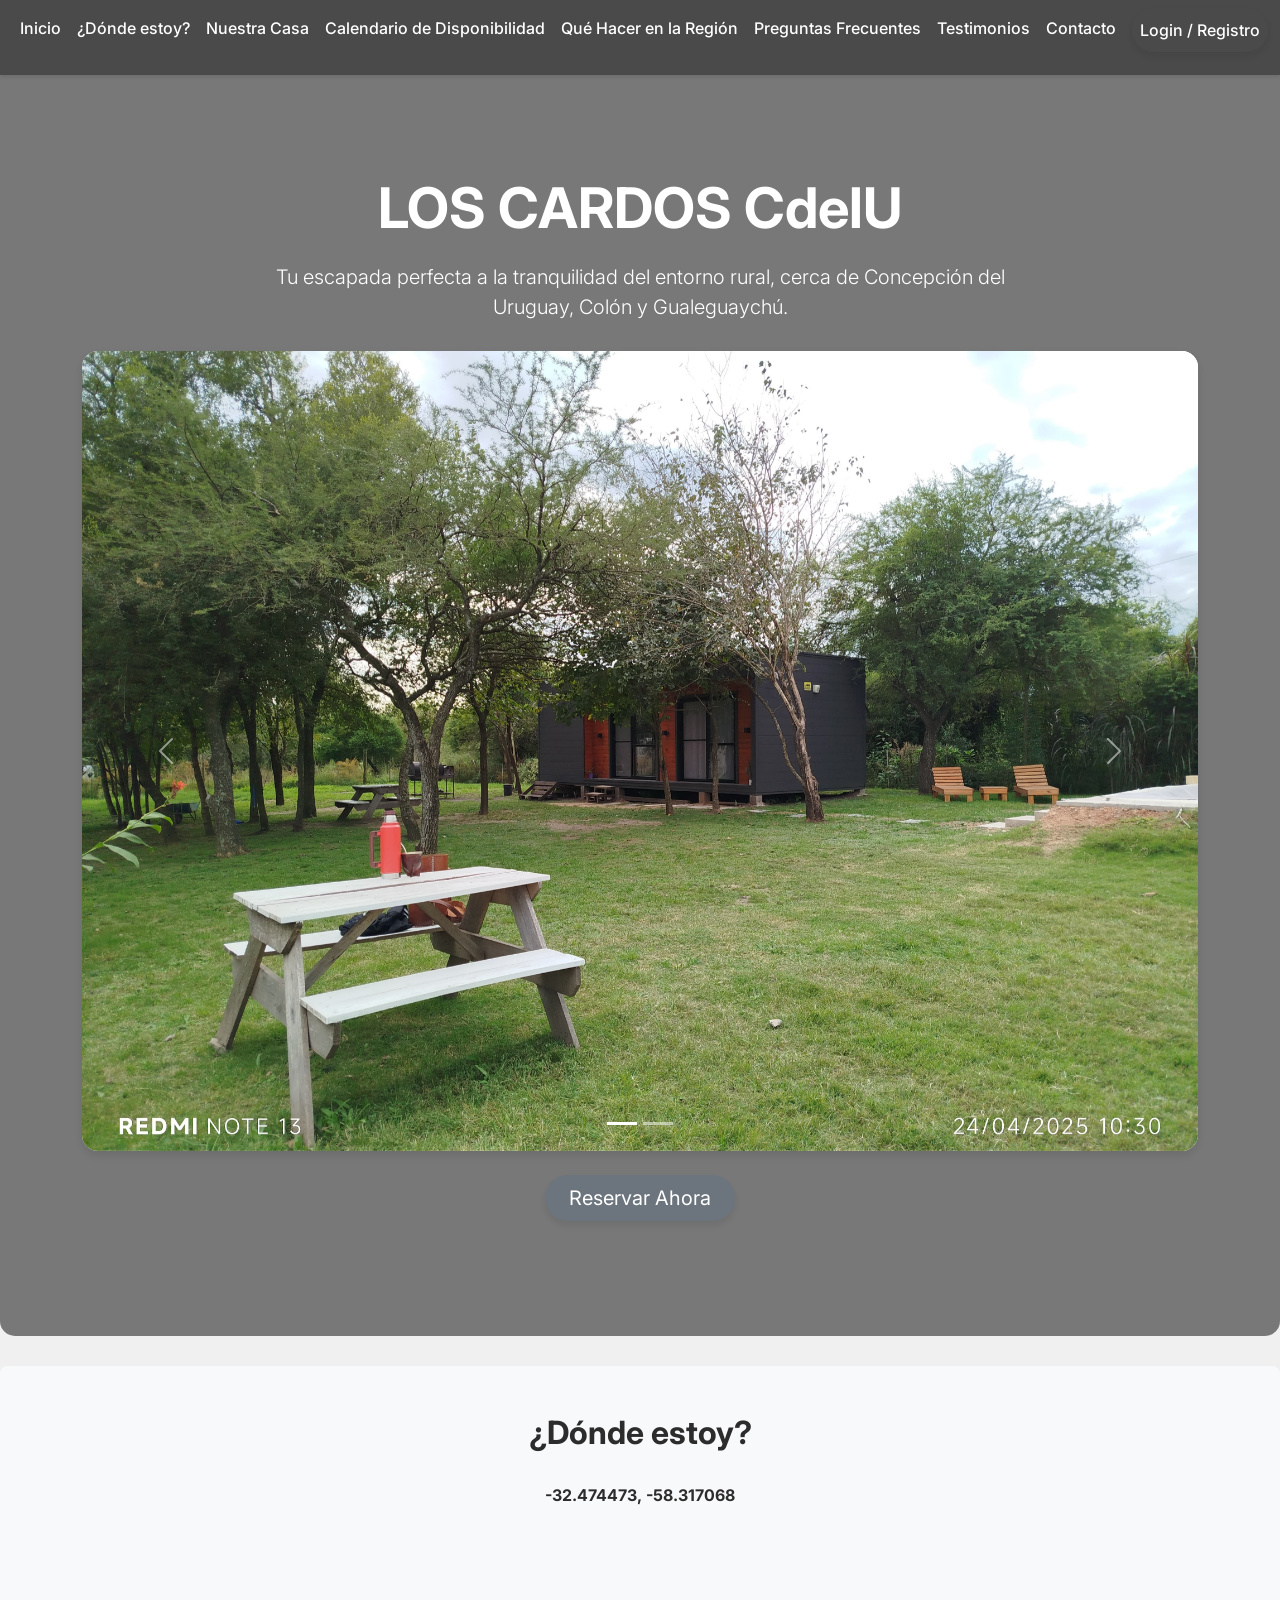
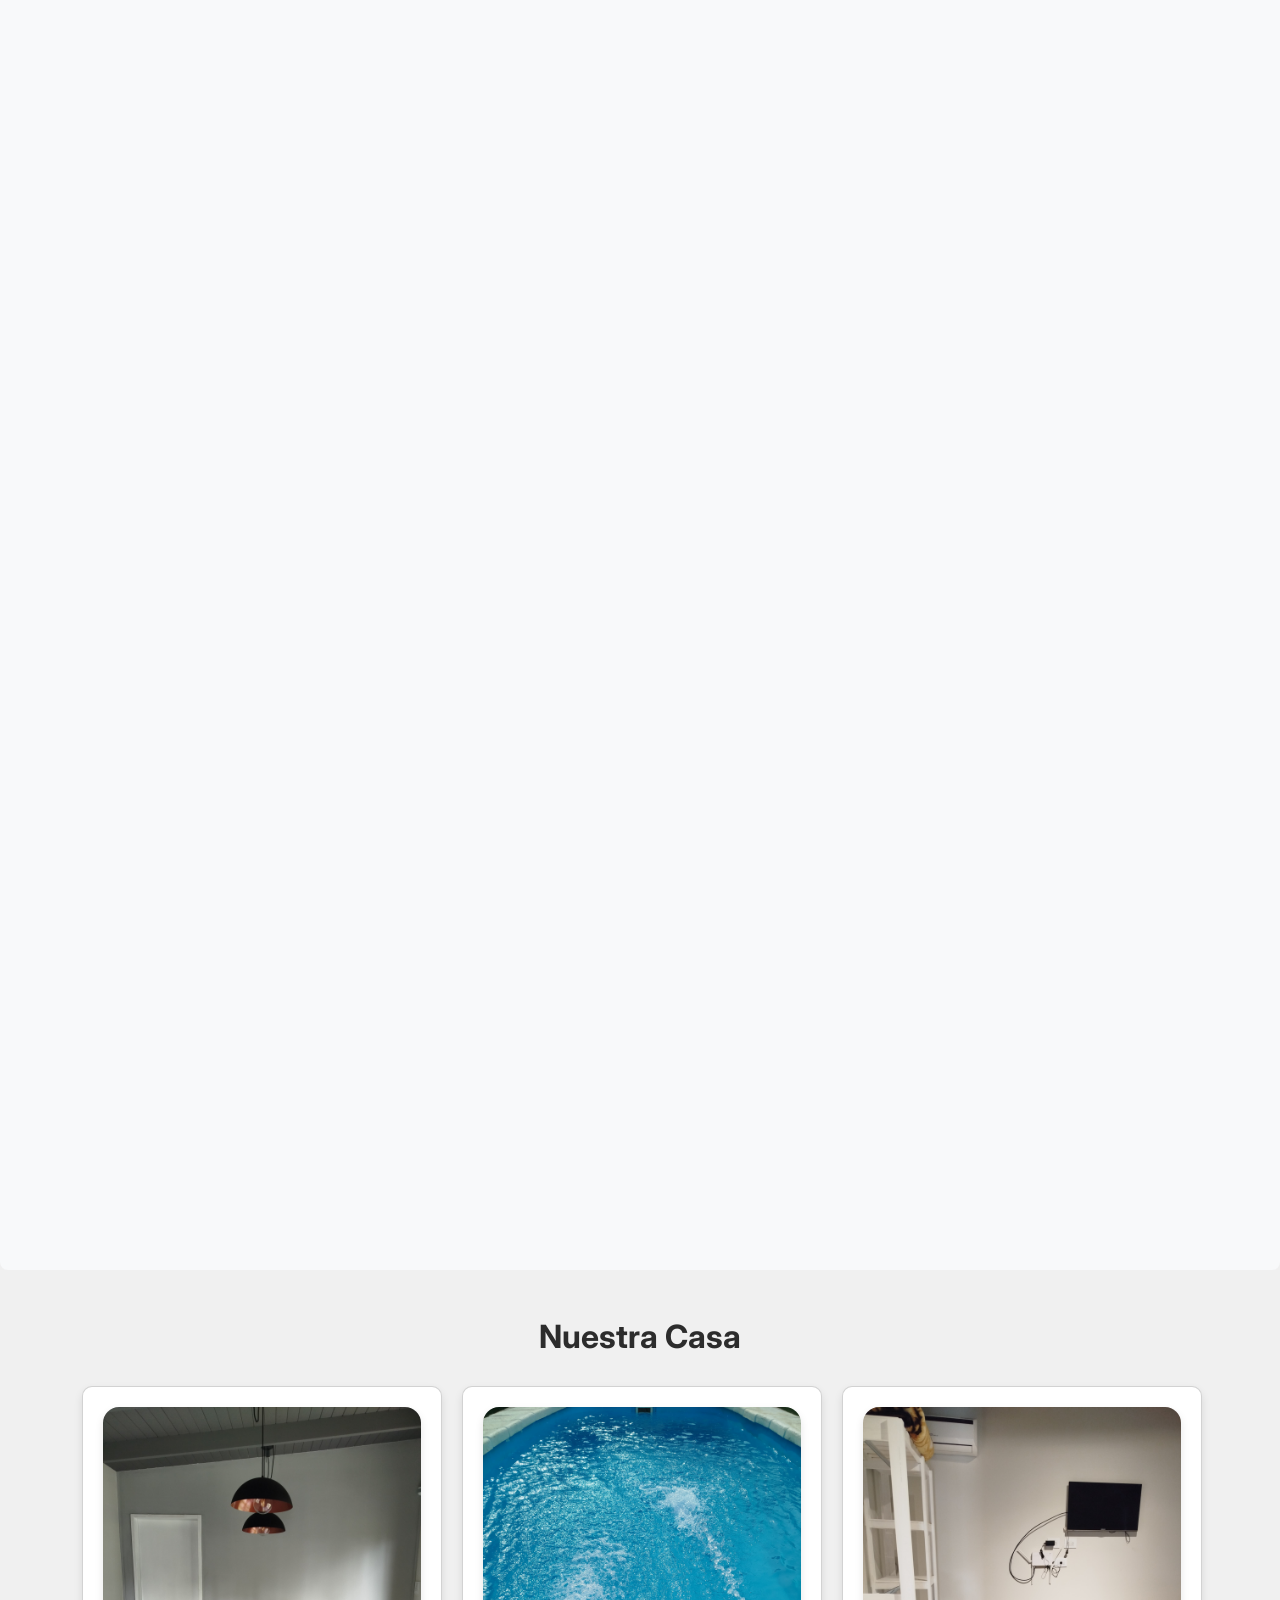
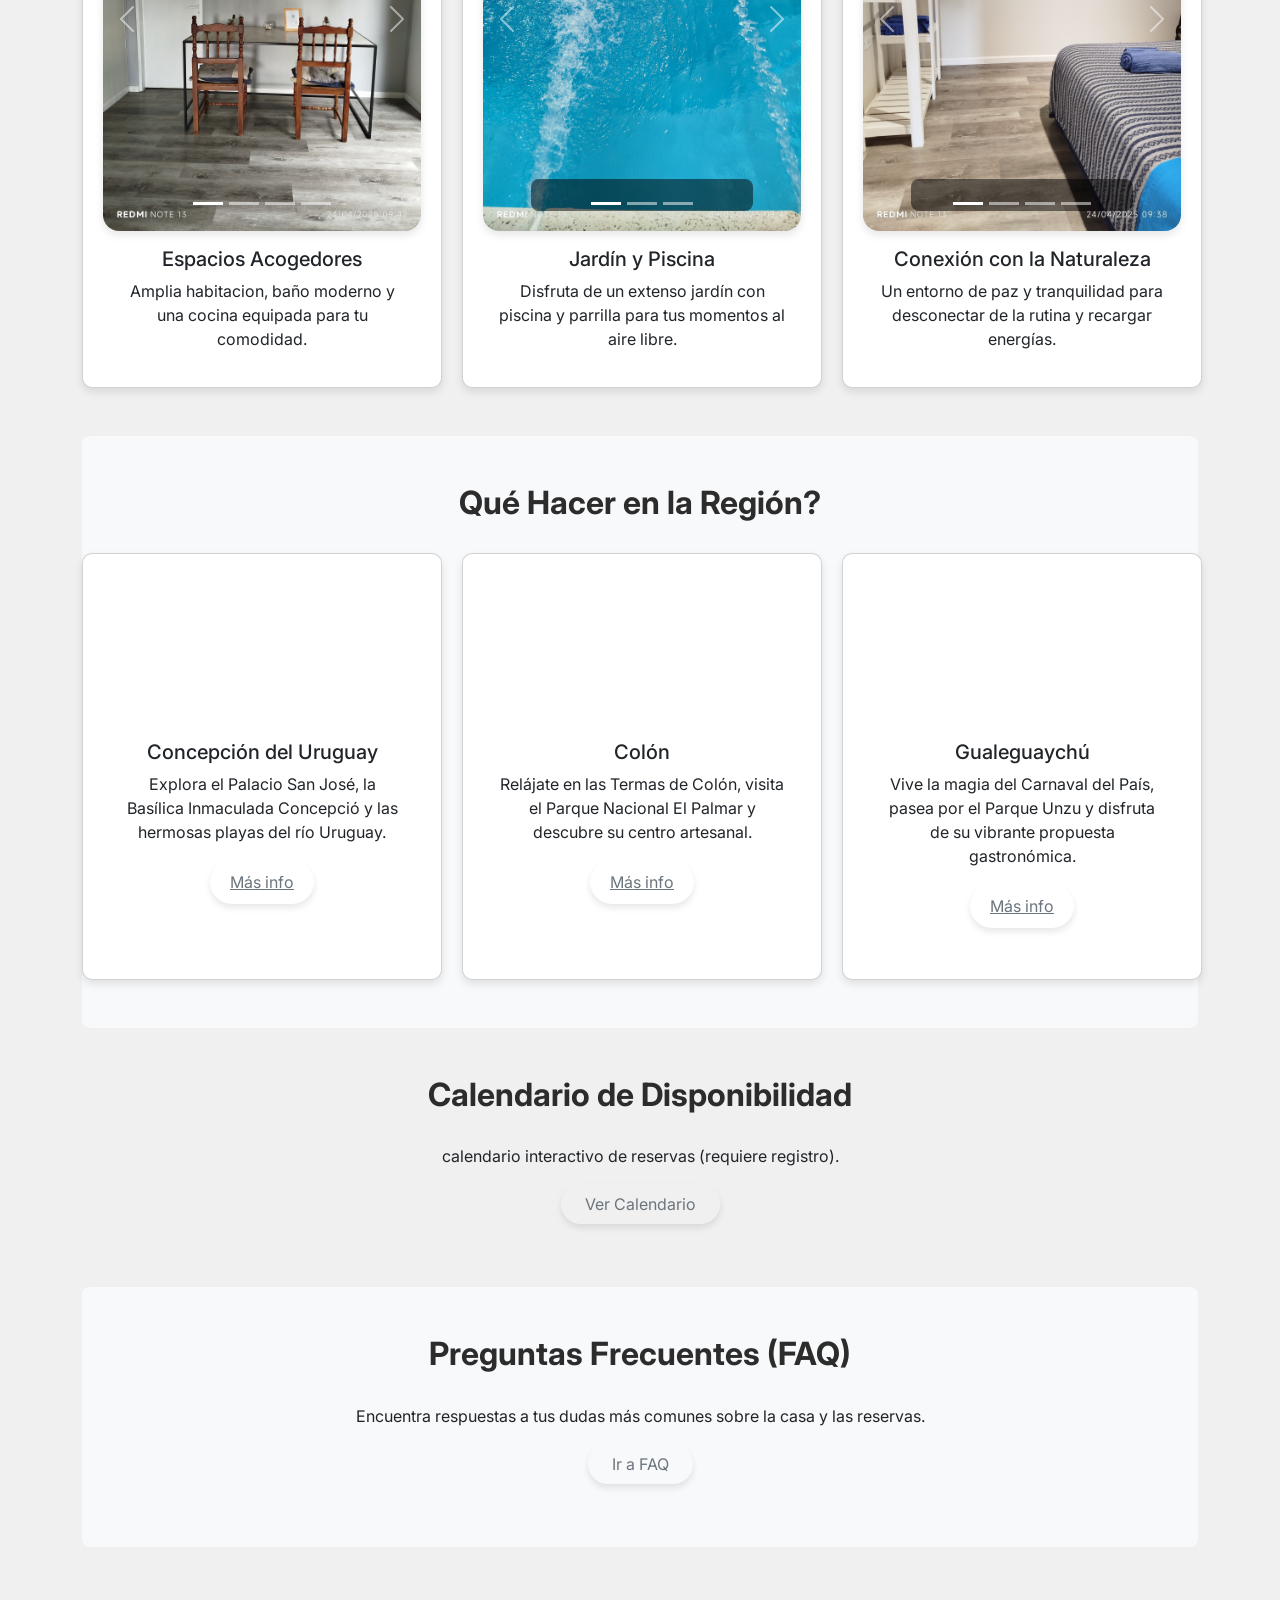
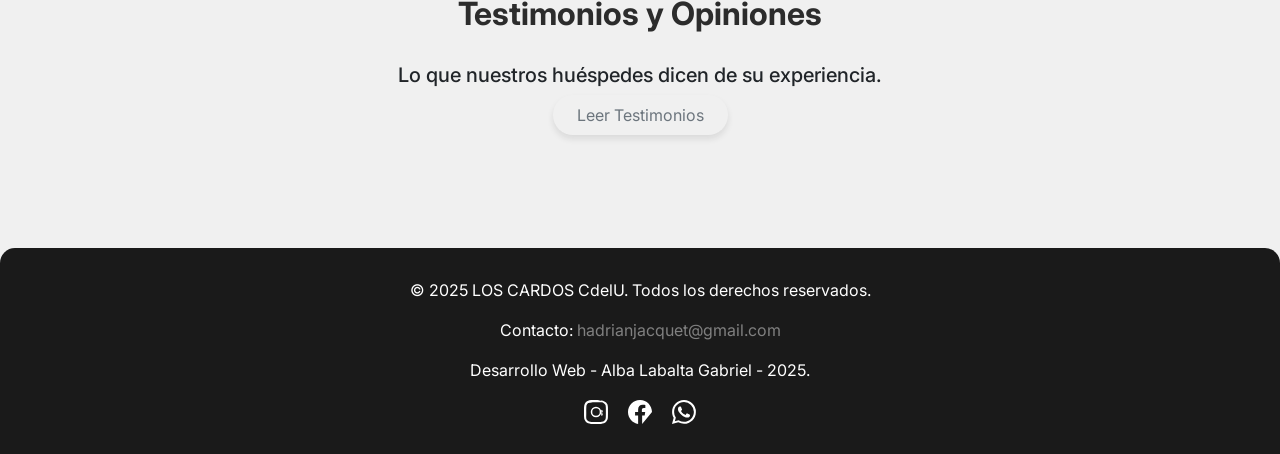
==== index.html @ af7e56da "agregando cambio -- autor1" ====
<!DOCTYPE html>
<html xmlns:th="http://www.thymeleaf.org" lang="es" >

<head>
    <meta charset="UTF-8">
    <meta name="viewport" content="width=device-width, initial-scale=1.0">
    <title>LOS CARDOS CdelU </title>
   
    <link href="https://cdn.jsdelivr.net/npm/bootstrap@5.3.0/dist/css/bootstrap.min.css" rel="stylesheet">
   
    <link href="https://fonts.googleapis.com/css2?family=Inter:wght@300;400;700&display=swap" rel="stylesheet">

    <link rel="stylesheet" type="text/css" href="/css/style.css">


</head>
<body>


<nav class="navbar navbar-expand-lg navbar-dark">
    <div   class="container-fluid">
       
        <button class="navbar-toggler" type="button" data-bs-toggle="collapse" data-bs-target="#navbarNav"
                aria-controls="navbarNav" aria-expanded="false" aria-label="Toggle navigation">
            <span class="navbar-toggler-icon"></span>
        </button>
        <div class="collapse navbar-collapse" id="navbarNav">
            <ul class="navbar-nav ms-auto">
                <li class="nav-item">
                    <a class="nav-link btn-secondary active" aria-current="page" href="#">Inicio</a>
                </li>

                <li class="nav-item">
                    <a class="nav-link btn-secondary" href="#Donde-estoy">¿Dónde estoy?</a>
                </li>
                <li class="nav-item">
                    <a class="nav-link btn-secondary" href="#nuestra-casa">Nuestra Casa</a>
                </li>

                <li class="nav-item">
                    <a class="nav-link btn-secondary" href="#calendario">Calendario de Disponibilidad</a>
                </li>
                <li class="nav-item">
                    <a class="nav-link btn-secondary" href="#region">Qué Hacer en la Región</a>
                </li>
                <li class="nav-item">
                    <a class="nav-link btn-secondary" href="#faq">Preguntas Frecuentes</a>
                </li>
                <li class="nav-item">
                    <a class="nav-link btn-secondary" href="#testimonios">Testimonios</a>
                </li>
                <li class="nav-item">
                    <a class="nav-link btn-secondary" href="#contacto">Contacto</a>
                </li>
                <li class="nav-item">
                   
                    <button class="nav-link btn btn-secondary ms-lg-2" href="#" id="openAuthModal"
                            >Login / Registro
                    </button>
                </li>
            </ul>
        </div>
    </div>
</nav>


<header class="hero-section">
    <div  id="iniciodetodo"  class="container">
        <h1>LOS CARDOS CdelU</h1>
        <p class="lead">
            Tu escapada perfecta a la tranquilidad del entorno rural, cerca de Concepción del Uruguay, Colón y
            Gualeguaychú.
        </p>
       
        <section id="formRL">

            
            <div class="modal fade" id="messageModal" tabindex="-1" aria-labelledby="messageModalLabel" aria-hidden="true">
                <div class="modal-dialog">
                    <div class="modal-content">
                        <div class="modal-header">
                            <h5 class="modal-title" id="messageModalLabel"></h5>
                            <button type="button" class="btn-close" data-bs-dismiss="modal" aria-label="Close"></button>
                        </div>
                        <div class="modal-body" id="messageModalBody">
                        </div>
                        <div class="modal-footer">
                            <button type="button" class="btn btn-secondary" data-bs-dismiss="modal">Cerrar</button>
                        </div>
                    </div>
                </div>
            </div>



 <div class="main_content_container" ;>
           
            <div id="SeccioTestimonio" style="display:none";>
                <div class="user-card">
                <div class="card-body p-4">
                    <form id="testimonialForm" class="needs-validation" novalidate>
                        <div class="mb-3">
                            
                            <p class="user-bio">Tu Testimonio</p>
                            <textarea class="form-control" id="testimonial_comenta" rows="3" required></textarea>
                            <div class="invalid-feedback">
                                Por favor, escribe tu testimonio.
                            </div>
                        </div>
                        <div class="d-grid gap-2">
                            <button type="submit" class="btn btn-primary">Enviar Testimonio</button>
                        </div>
                    </form>
                </div>
                </div>
            </div>


            <div id="loggedInSection" style="display:none;">
                <div class="user-card">
                 
                    <p class="user-bio">Panel del Usuario</p>



                        <button id="addCommentBtn" class="btn btn-primary">Agregar Testimonios y Opiniones</button>
                            <br> 
                        <a href="/agenda/index_agenda.html">
                            <button id="agendaBtn" class="btn btn-dark">Acceso a la Agenda</button>
                        </a>
                            <br>                   
                        <button id="endSectionBtn" class="btn btn-danger">Fin de Sección</button>
                </div>

            </div>

  </div>



            
            <div id="authContainer" class="form-container w-100 p-4 p-md-5 rounded-3 shadow-lg" style="background-color: #a0a0a0;" hidden>

                
                <form id="loginForm" action="#" method="post" class="needs-validation" hidden>
                    <h1 class="text-3xl fw-bold text-white text-center mb-4">Iniciar Sesión</h1>
                    <p class="text-white text-center mb-4">
                        Ingresa tus credenciales para acceder a tu cuenta.
                    </p>

                   
                    <div class="mb-3">
                        <label for="loginEmail" class="form-label text-white">Correo Electrónico</label>
                        <input type="email" id="loginEmail" name="loginEmail" required
                               class="form-control rounded-3 shadow-sm text-center"
                               placeholder="tu-email@ejemplo.com">
                        <div class="invalid-feedback">
                            Por favor, ingresa tu correo electrónico.
                        </div>
                    </div>

                   
                    <div class="mb-4">
                        <label for="loginPassword" class="form-label text-white">Contraseña</label>
                        <input type="password" id="loginPassword" name="loginPassword" required
                               class="form-control rounded-3 shadow-sm text-center"
                               placeholder="Tu contraseña">
                        <div class="invalid-feedback">
                            Por favor, ingresa tu contraseña.
                        </div>
                    </div>

                   
                    <button type="submit"
                            class="btn btn-primary w-100 py-2 rounded-3 fw-bold shadow-sm">
                        Iniciar Sesión
                    </button>

                    <p class="text-center text-white mt-3 mb-0">
                        ¿No tienes una cuenta?
                        <a href="#" id="showRegisterLink" class="fw-bold text-decoration-none">
                            Regístrate aquí.
                        </a>
                    </p>
                </form>

               
                <form id="registerForm" action="#" method="post" class="needs-validation" hidden>
                    <h1 class="text-3xl fw-bold text-white text-center mb-4">Crear una Cuenta</h1>
                    <p class="text-white text-center mb-4">
                        Completa tus datos para crear una nueva cuenta.
                    </p>

                  
                    <div class="mb-3">
                        <label for="register-nombreyapellido" class="form-label text-white">Nombre y Apellido</label>
                        <input type="text" id="register-nombreyapellido" name="register-nombreyapellido" required
                               class="form-control rounded-3 shadow-sm text-center"
                               placeholder="Tu nombre completo">
                        <div class="invalid-feedback">
                            Por favor, ingresa tu nombre y apellido.
                        </div>
                    </div>

                    
                    <div class="mb-3">
                        <label for="register-dni" class="form-label text-white">DNI</label>
                        <input type="text" id="register-dni" name="register-dni" required
                               class="form-control rounded-3 shadow-sm text-center"
                               placeholder="Tu DNI"
                               pattern="[0-9]{8}" 
                               title="El DNI debe contener solo números (ej. 12345678)">
                        <div class="invalid-feedback">
                            Por favor, ingresa un DNI válido (solo números).
                        </div>
                    </div>

                   
                    <div class="mb-3">
                        <label for="register-email" class="form-label text-white">Correo Electrónico</label>
                        <input type="email" id="register-email" name="register-email" required
                               class="form-control rounded-3 shadow-sm text-center"
                               placeholder="tu-email@ejemplo.com">
                        <div class="invalid-feedback">
                            Por favor, ingresa tu correo electrónico.
                        </div>
                    </div>

                  
                    <div class="mb-3">
                        <label for="register-telefono" class="form-label text-white">Teléfono</label>
                        <input type="text" id="register-telefono" name="register-telefono" required
                               class="form-control rounded-3 shadow-sm text-center"
                               placeholder="Tu teléfono">
                        <div class="invalid-feedback">
                            Por favor, ingresa tu teléfono.
                        </div>
                    </div>

                    
                    <div class="mb-4">
                        <label for="register-clave" class="form-label text-white">Clave</label>
                        <input type="password" id="register-clave" name="register-clave" required
                               class="form-control rounded-3 shadow-sm text-center"
                               placeholder="Crea una clave segura">
                        <div class="invalid-feedback">
                            Por favor, crea una clave.
                        </div>
                    </div>

                  
                    <button type="submit"
                            class="btn btn-success w-100 py-2 rounded-3 fw-bold shadow-sm">
                        Registrarse
                    </button>

                    <p class="text-center text-white mt-3 mb-0">
                        ¿Ya tienes una cuenta?
                        <a href="#" id="showLoginLink" class="fw-bold text-decoration-none">
                            Inicia sesión aquí.
                        </a>
                    </p>
                </form>
            </div>
            <br>
           


           
        </section>

        <div class="carousel-container ">
            
            <div id="miCarruselp" class="carousel slide" data-bs-ride="carousel">

              
                <div class="carousel-indicators">
                   
                    <button type="button" data-bs-target="#miCarruselp" data-bs-slide-to="0" class="active"
                            aria-current="true" aria-label="Diapositiva 1"></button>
                    <button type="button" data-bs-target="#miCarruselp" data-bs-slide-to="1"
                            aria-label="Diapositiva 2"></button>

                </div>

               
                <div class="carousel-inner">

                   
                    <div class="carousel-item active">
                      
                        <img src="/fotos/patio/WhatsApp Image 2025-07-04 at 20.10.22.jpeg" class="d-block w-100"
                             alt="Primera imagen del carrusel">
                    
                    </div>

                 
                    <div class="carousel-item">
                        <img src="/fotos/patio/WhatsApp Image 2025-07-04 at 20.10.22.jpeg" class="d-block w-100"
                             alt="Segunda imagen del carrusel">
                        <div class="carousel-caption d-none d-md-block">
                            <h5 class="text-justify"> Sumérgete en la tranquilidad de Los Cardos CdelU, tu casa de campo
                                en Concepción del Uruguay, Entre Ríos. Aquí, el diseño moderno se fusiona con la
                                serenidad del entorno rural para ofrecerte una experiencia única.</h5>
                            <p class="text-justify"> Disfruta de nuestra piscina y relájate en un parque de 1.500 metros
                                cuadrados, ideal para desconectar de la rutina y conectar con la naturaleza. Los amantes
                                de las aves encontrarán un paraíso en el avistamiento de especies autóctonas que nos
                                visitan a diario. </p>

                            <p class="text-justify"> Nuestra ubicación es inmejorable para explorar los encantos de la
                                región:</p>
                            <p class="text-justify"> A solo 3 minutos del Autódromo de Concepción del Uruguay.
                                A 5 minutos de Termas Concepción.
                                Cerca de la Autovía Gervasio Artigas.
                                A 12 minutos del centro de Concepción del Uruguay.
                                A 15 minutos de La Isla del Puerto, Playa Paso Vera, Playa Banco Pelay y Balneario
                                Itapé.
                                A solo 13 kilómetros del histórico Palacio San José.
                                A 30 minutos de la ciudad de Colón.
                                En Los Cardos CdelU, te esperamos para vivir momentos inolvidables.</p>


                        </div>


                    </div>
                    
                    <button class="carousel-control-prev" type="button" data-bs-target="#miCarruselp"
                            data-bs-slide="prev">
                        <span class="carousel-control-prev-icon" aria-hidden="true"></span>
                        <span class="visually-hidden">Anterior</span>
                    </button>
                    <button class="carousel-control-next" type="button" data-bs-target="#miCarruselp"
                            data-bs-slide="next">
                        <span class="carousel-control-next-icon" aria-hidden="true"></span>
                        <span class="visually-hidden">Siguiente</span>
                    </button>

                </div> 

            </div>


        </div>
        <br>
       
        <a href="#calendario" class="btn btn-secondary btn-lg rounded-pill px-4 py-2">Reservar Ahora</a>
     
</header>




<section id="Donde-estoy" class="py-5 bg-light rounded-3">
    <h2 class="text-center section-title">¿Dónde estoy?</h2>
    <p class="text-center section-title"> -32.474473, -58.317068 </p>
    <div class="container">
        <div class="row justify-content-center">
            <div class="col-12 col-md-8 col-lg-12">
                <div class="mapa-responsive">
                    <iframe src="https://www.google.com/maps/embed?pb=!1m14!1m12!1m3!1d402.93356729467797!2d-58.31707552621844!3d-32.47432098692351!2m3!1f0!2f0!3f0!3m2!1i1024!2i768!4f13.1!5e1!3m2!1ses-419!2sar!4v1754199110964!5m2!1ses-419!2sar"
                            width="auto" height="auto" style="border:1" allowfullscreen="" loading="lazy"
                            referrerpolicy="no-referrer-when-downgrade"></iframe>
                </div>
            </div>
        </div>
        <div class="row justify-content-center">
            <div class="col-12 col-md-8 col-lg-12">
                <div class="mapa-responsive">
                    <iframe src="https://www.google.com/maps/embed?pb=!4v1754201420920!6m8!1m7!1s4oDftnKgbtbDEUllT1T_Vg!2m2!1d-32.47466763620407!2d-58.31702807894717!3f359.5013285964179!4f-7.232360419520674!5f0.7820865974627469"
                            width="600" height="450" style="border:0;" allowfullscreen="" loading="lazy"
                            referrerpolicy="no-referrer-when-downgrade"></iframe>
                </div>
            </div>
        </div>
    </div>
</section>


<main class="container">
  
    <section id="nuestra-casa" class="py-5">
        <h2 class="text-center section-title">Nuestra Casa</h2>
        <div class="row g-4">

           
            <div class="col-md-6 col-lg-4">
                <div class="card h-100">
                 
                    <div class="carousel-container">
                      
                        <div id="miCarrusel1" class="carousel slide" data-bs-ride="carousel">

                           
                            <div class="carousel-indicators">
                              
                                <button type="button" data-bs-target="#miCarrusel1" data-bs-slide-to="0" class="active"
                                        aria-current="true" aria-label="Diapositiva 1"></button>
                                <button type="button" data-bs-target="#miCarrusel1" data-bs-slide-to="1"
                                        aria-label="Diapositiva 2"></button>
                                <button type="button" data-bs-target="#miCarrusel1" data-bs-slide-to="2"
                                        aria-label="Diapositiva 3"></button>
                                <button type="button" data-bs-target="#miCarrusel1" data-bs-slide-to="3"
                                        aria-label="Diapositiva 4"></button>
                            </div>

                            <div class="carousel-inner">

                              
                                <div class="carousel-item active">
                                  
                                    <img src="/fotos/comedor.jpeg" class="d-block w-100"
                                         alt="Primera imagen del carrusel">
                              
                                </div>

                               
                                <div class="carousel-item">
                                    <img src="/fotos/cocina.jpeg" class="d-block w-100"
                                         alt="Segunda imagen del carrusel">

                                </div>

                           
                                <div class="carousel-item">
                                    <img src="/fotos/baño.jpeg" class="d-block w-100"
                                         alt="Tercera imagen del carrusel">

                                </div>

                            
                                <div class="carousel-item">
                                    <img src="/fotos/baño1.jpeg" class="d-block w-100"
                                         alt="Tercera imagen del carrusel">

                                </div>

                            </div>
                          
                            <button class="carousel-control-prev" type="button" data-bs-target="#miCarrusel1"
                                    data-bs-slide="prev">
                                <span class="carousel-control-prev-icon" aria-hidden="true"></span>
                                <span class="visually-hidden">Anterior</span>
                            </button>
                            <button class="carousel-control-next" type="button" data-bs-target="#miCarrusel1"
                                    data-bs-slide="next">
                                <span class="carousel-control-next-icon" aria-hidden="true"></span>
                                <span class="visually-hidden">Siguiente</span>
                            </button>

                        </div> 

                    </div>


                    <div class="card-body">
                        <h5 class="card-title">Espacios Acogedores</h5>
                        <p class="card-text">Amplia habitacion, baño moderno y una cocina equipada para tu
                            comodidad.</p>
                    </div>

                </div>

            </div>


           
            <div class="col-md-6 col-lg-4">
                <div class="card h-100">
                
                    <div class="carousel-container">
                   
                        <div id="miCarrusel2" class="carousel slide" data-bs-ride="carousel">

                      
                            <div class="carousel-indicators">
                             
                                <button type="button" data-bs-target="#miCarrusel2" data-bs-slide-to="0" class="active"
                                        aria-current="true" aria-label="Diapositiva 1"></button>
                                <button type="button" data-bs-target="#miCarrusel2" data-bs-slide-to="1"
                                        aria-label="Diapositiva 2"></button>
                                <button type="button" data-bs-target="#miCarrusel2" data-bs-slide-to="2"
                                        aria-label="Diapositiva 3"></button>
                             
                            </div>

                         
                            <div class="carousel-inner">

                                <div class="carousel-item active">
                                
                                    <img src="/fotos/pileta/WhatsApp%20Image%202025-07-04%20at%2020.11.36.jpeg"
                                         class="d-block w-100" alt="Primera imagen del carrusel">
                                    <div class="carousel-caption d-none d-md-block">
                                    
                                    </div>
                                </div>

                           
                                <div class="carousel-item">
                                    <img src="/fotos/pileta/WhatsApp Image 2025-07-04 at 20.12.24.jpeg"
                                         class="d-block w-100" alt="Segunda imagen del carrusel">

                                </div>

                                <div class="carousel-item">
                                    <img src="/fotos/pileta/WhatsApp Image 2025-07-04 at 20.13.03.jpeg"
                                         class="d-block w-100" alt="Tercera imagen del carrusel">

                                </div>

                           
                             

                            </div>
                          
                            <button class="carousel-control-prev" type="button" data-bs-target="#miCarrusel2"
                                    data-bs-slide="prev">
                                <span class="carousel-control-prev-icon" aria-hidden="true"></span>
                                <span class="visually-hidden">Anterior</span>
                            </button>
                            <button class="carousel-control-next" type="button" data-bs-target="#miCarrusel2"
                                    data-bs-slide="next">
                                <span class="carousel-control-next-icon" aria-hidden="true"></span>
                                <span class="visually-hidden">Siguiente</span>
                            </button>

                        </div> 

                    </div>


                    <div class="card-body">
                        <h5 class="card-title">Jardín y Piscina</h5>
                        <p class="card-text">Disfruta de un extenso jardín con piscina y parrilla para tus momentos al
                            aire libre.</p>
                    </div>

                </div>

            </div>


            <div class="col-md-6 col-lg-4">
                <div class="card h-100">
                
                    <div class="carousel-container">
                    
                        <div id="miCarrusel3" class="carousel slide" data-bs-ride="carousel">

                       
                            <div class="carousel-indicators">
                            
                                <button type="button" data-bs-target="#miCarrusel3" data-bs-slide-to="0" class="active"
                                        aria-current="true" aria-label="Diapositiva 1"></button>
                                <button type="button" data-bs-target="#miCarrusel3" data-bs-slide-to="1"
                                        aria-label="Diapositiva 2"></button>
                                <button type="button" data-bs-target="#miCarrusel3" data-bs-slide-to="2"
                                        aria-label="Diapositiva 3"></button>
                                <button type="button" data-bs-target="#miCarrusel3" data-bs-slide-to="3"
                                        aria-label="Diapositiva 4"></button>
                            </div>

                        
                            <div class="carousel-inner">

                             
                                <div class="carousel-item active">
                                  
                                    <img src="/fotos/habitacion/WhatsApp Image 2025-07-04 at 20.08.50.jpeg"
                                         class="d-block w-100" alt="Primera imagen del carrusel">
                                    <div class="carousel-caption d-none d-md-block">
                                    
                                    </div>
                                </div>

                             
                                <div class="carousel-item">
                                    <img src="/fotos/habitacion/WhatsApp Image 2025-07-04 at 20.09.10.jpeg"
                                         class="d-block w-100" alt="Segunda imagen del carrusel">

                                </div>

                           
                                <div class="carousel-item">
                                    <img src="/fotos/habitacion/WhatsApp Image 2025-07-04 at 20.09.30.jpeg"
                                         class="d-block w-100" alt="Tercera imagen del carrusel">

                                </div>

                           
                                <div class="carousel-item">
                                    <img src="/fotos/habitacion/WhatsApp Image 2025-07-04 at 20.09.52.jpeg"
                                         class="d-block w-100" alt="Tercera imagen del carrusel">

                                </div>

                            </div>
                         
                            <button class="carousel-control-prev" type="button" data-bs-target="#miCarrusel3"
                                    data-bs-slide="prev">
                                <span class="carousel-control-prev-icon" aria-hidden="true"></span>
                                <span class="visually-hidden">Anterior</span>
                            </button>
                            <button class="carousel-control-next" type="button" data-bs-target="#miCarrusel3"
                                    data-bs-slide="next">
                                <span class="carousel-control-next-icon" aria-hidden="true"></span>
                                <span class="visually-hidden">Siguiente</span>
                            </button>

                        </div> 

                    </div>

                    <div class="card-body">
                        <h5 class="card-title">Conexión con la Naturaleza</h5>
                        <p class="card-text">Un entorno de paz y tranquilidad para desconectar de la rutina y recargar
                            energías.</p>
                    </div>
                </div>

            </div>


        </div>
    </section>

    <section id="region" class="py-5 bg-light rounded-3">
        <h2 class="text-center section-title">Qué Hacer en la Región?</h2>
        <div class="row g-4">
            <div class="col-md-4">
                <div class="card h-100">

                    <iframe width="auto" height="auto"
                            src="https://www.youtube.com/embed/Rwp_gHtGgK4?si=aoGC3CmnKWby6wrX"
                            title="YouTube video player" frameborder="0"
                            allow="accelerometer; autoplay; clipboard-write; encrypted-media; gyroscope; picture-in-picture; web-share"
                            referrerpolicy="strict-origin-when-cross-origin" allowfullscreen></iframe>
                    <div class="card-body">
                        <h5 class="card-title">Concepción del Uruguay</h5>
                        <p class="card-text">Explora el Palacio San José, la Basílica Inmaculada Concepció y las
                            hermosas playas del río Uruguay.</p>
                        <a href="https://concepcionentrerios.tur.ar/" class="btn btn-link text-secondary">Más info</a>
                    
                    </div>
                </div>
            </div>
            <div class="col-md-4">
                <div class="card h-100">
                    <iframe width="auto" height="auto"
                            src="https://www.youtube.com/embed/Rk9TwCcIaIY?si=99jY11F8WdvBArkz"
                            title="YouTube video player" frameborder="0"
                            allow="accelerometer; autoplay; clipboard-write; encrypted-media; gyroscope; picture-in-picture; web-share"
                            referrerpolicy="strict-origin-when-cross-origin" allowfullscreen></iframe>
                    <div class="card-body">
                        <h5 class="card-title">Colón</h5>
                        <p class="card-text">Relájate en las Termas de Colón, visita el Parque Nacional El Palmar y
                            descubre su centro artesanal.</p>
                        <a href="https://www.colonturismo.tur.ar/" class="btn btn-link text-secondary">Más info</a>
                  
                    </div>
                </div>
            </div>
            <div class="col-md-4">
                <div class="card h-100">
                    <iframe width="auto" height="auto"
                            src="https://www.youtube.com/embed/AxN0TkorWFU?si=29gT40d51sZHRNfz"
                            title="YouTube video player" frameborder="0"
                            allow="accelerometer; autoplay; clipboard-write; encrypted-media; gyroscope; picture-in-picture; web-share"
                            referrerpolicy="strict-origin-when-cross-origin" allowfullscreen></iframe>
                    <div class="card-body">
                        <h5 class="card-title">Gualeguaychú</h5>
                        <p class="card-text">Vive la magia del Carnaval del País, pasea por el Parque Unzu y disfruta de
                            su vibrante propuesta gastronómica.</p>
                        <a href="https://gualeguaychu.tur.ar/" class="btn btn-link text-secondary">Más info</a>
                     
                    </div>
                </div>
            </div>
        </div>
    </section>

    <section id="calendario" class="py-5">
        <h2 class="text-center section-title">Calendario de Disponibilidad</h2>
        <p class="text-center">calendario interactivo de reservas (requiere registro).</p>
        <div class="text-center">
            
            <button id="ircalendario" class="btn btn-outline-secondary rounded-pill px-4 py-2">Ver Calendario</button>
            
           
        </div>
    </section>

    <section id="faq" class="py-5 bg-light rounded-3">
        <h2 class="text-center section-title">Preguntas Frecuentes (FAQ)</h2>
        <p class="text-center">Encuentra respuestas a tus dudas más comunes sobre la casa y las reservas.</p>
        <div class="text-center">

            <div id="faqtxt"></div>


            <button id="faqboton" type="button" onclick="agregarpreguntas()"
                    class="btn btn-outline-secondary rounded-pill px-4 py-2">Ir a FAQ
            </button> 
        </div>
    </section>

    <section id="testimonios" class="py-5">
        <h2 class="text-center section-title">Testimonios y Opiniones</h2>
        <h5 class="text-center">Lo que nuestros huéspedes dicen de su experiencia.</h5>
        <div id="mostrarcomentarios" class="text-center py-5 bg-light rounded-3" style="display: none;">       </div>
        <div id="agregarcomentarios" style="display: none;"></div>
        <div class="text-center">
            <button  id="testimonio_open"  class="btn btn-outline-secondary rounded-pill px-4 py-2">Leer Testimonios</button>
            
        </div>
    </section>

</main>
<footer id="contacto" class="footer text-center">
    <div class="container">
        <p>&copy; 2025 LOS CARDOS CdelU. Todos los derechos reservados.</p>
        <p>Contacto: <a href="mailto:hadrianjacquet@gmail.com">hadrianjacquet@gmail.com</a>
        </p>
        <p> Desarrollo Web - Alba Labalta Gabriel - 2025.
        </p>
        <div>
            <a href="https://www.instagram.com/los_cardos_cdelu/" target="_blank" class="text-white mx-2" aria-label="Instagram de Los Cardos">
                <svg xmlns="http://www.w3.org/2000/svg" width="24" height="24" fill="currentColor" class="bi bi-instagram" viewBox="0 0 16 16">
                    <path d="M8 0C5.829 0 5.556.01 4.703.048 3.85.088 3.269.222 2.76.42a3.917 3.917 0 0 0-1.417.923A3.927 3.927 0 0 0 .42 2.76C.222 3.269.088 3.85.048 4.703.01 5.555 0 5.827 0 8.001c0 2.172.01 2.444.048 3.297.04.852.174 1.433.372 1.942.205.526.478.972.923 1.417.444.445.89.719 1.416.923.509.198 1.09.333 1.942.372C5.555 15.99 5.827 16 8 16s2.444-.01 3.297-.048c.852-.04 1.433-.174 1.942-.372.526-.205.972-.478 1.417-.923.445-.444.719-.89.923-1.416.198-.509.333-1.09.372-1.942.04-1.172.04-1.444.04-3.297 0-2.172-.01-2.444-.048-3.297-.04-.852-.174-1.433-.372-1.942A3.917 3.917 0 0 0 13.583.923 3.927 3.927 0 0 0 10.83.42c-.509-.198-1.09-.333-1.942-.372C8.444.01 8.172 0 8 0zM8 1.5c2.16 0 2.414.01 3.248.047.82.038 1.147.112 1.465.232a2.57 2.57 0 0 1 .916.676c.345.345.618.672.676.916.12.318.194.645.232 1.465.037.834.047 1.086.047 3.25s-.01 2.414-.047 3.248c-.038.82-.112 1.147-.232 1.465a2.57 2.57 0 0 1-.676.916c-.345.345-.672.618-.916.676-.318.12-.645.194-1.465.232-.834.037-1.086.047-3.25.047s-2.414-.01-3.248-.047c-.82-.038-1.147-.112-1.465-.232a2.57 2.57 0 0 1-.916-.676 2.57 2.57 0 0 1-.676-.916c-.12-.318-.194-.645-.232-1.465C1.51 10.414 1.5 10.16 1.5 8s.01-2.414.047-3.248c.038-.82.112-1.147.232-1.465a2.57 2.57 0 0 1 .676-.916A2.57 2.57 0 0 1 2.76 2.047c.318-.12.645-.194 1.465-.232C5.586 1.51 5.84 1.5 8 1.5z"/>
                    <path d="M8 10.5a2.5 2.5 0 1 0 0-5 2.5 2.5 0 0 0 0 5zm0 1a3.5 3.5 0 1 1 0-7 3.5 3.5 0 0 1 0 7z"/>
                    <path d="M11.5 6.5a1 1 0 1 1 0 2 1 1 0 0 1 0 2z"/>
                </svg>
            </a>
            <a href="https://www.facebook.com/share/1CFBr9fyXU/" target="_blank" class="text-white mx-2" aria-label="Página de Facebook de Los Cardos">
                <svg xmlns="http://www.w3.org/2000/svg" width="24" height="24" fill="currentColor" class="bi bi-facebook" viewBox="0 0 16 16">
                    <path d="M16 8.049c0-4.446-3.582-8.05-8-8.05C3.58 0-.002 3.603-.002 8.05c0 4.017 2.926 7.347 6.75 7.951v-5.625h-2.03V8.05H6.75V6.275c0-2.017 1.195-3.131 3.022-3.131.876 0 1.791.157 1.791.157v1.98h-1.009c-.993 0-1.303.621-1.303 1.258v1.51h2.218l-.354 2.326H9.423V16c3.67- .642 6.33-3.955 6.33-7.951z"/>
                </svg>
            </a>
            <a href="https://wa.me/5493442488059" target="_blank" class="text-white mx-2" aria-label="Chatear con Los Cardos en WhatsApp">
                <svg xmlns="http://www.w3.org/2000/svg" width="24" height="24" fill="currentColor" class="bi bi-whatsapp" viewBox="0 0 16 16">
                    <path d="M13.601 2.326A7.85 7.85 0 0 0 7.994 0C3.627 0 .068 3.558.064 7.926c0 1.399.366 2.76 1.057 3.965L0 16l4.204-1.102a7.9 7.9 0 0 0 3.79.965h.004c4.368 0 7.926-3.558 7.93-7.93A7.9 7.9 0 0 0 13.6 2.326zM7.994 14.521a6.6 6.6 0 0 1-3.356-.92l-.24-.144-2.494.654.666-2.433-.156-.251a6.56 6.56 0 0 1-1.007-3.505c0-3.626 2.957-6.584 6.591-6.584a6.56 6.56 0 0 1 4.66 1.931 6.56 6.56 0 0 1 1.928 4.66c-.004 3.639-2.961 6.592-6.592 6.592m3.615-4.934c-.197-.099-1.17-.578-1.353-.646-.182-.065-.315-.099-.445.099-.133.197-.513.646-.627.775-.114.133-.232.148-.43.05-.197-.1-.836-.308-1.592-.985-.59-.525-.985-1.175-1.103-1.372-.114-.198-.011-.304.088-.403.087-.088.197-.232.296-.346.1-.114.133-.198.198-.33.065-.134.034-.248-.015-.347-.05-.099-.445-1.076-.612-1.47-.16-.389-.323-.335-.445-.34-.114-.007-.247-.007-.38-.007a.73.73 0 0 0-.529.247c-.182.198-.691.677-.691 1.654s.71 1.916.81 2.049c.098.133 1.394 2.132 3.383 2.992.47.205.84.326 1.129.418.475.152.904.129 1.246.08.38-.058 1.171-.48 1.338-.943.164-.464.164-.86.114-.943-.049-.084-.182-.133-.38-.232"/>
                </svg>
            </a>
        </div>
    </div>
</footer>



<script src="https://cdn.jsdelivr.net/npm/bootstrap@5.3.0/dist/js/bootstrap.bundle.min.js"></script>

<script src="/js/login1.js"></script>
<script>


 
let paso = 0; // 0 = preguntas ocultas, 1 = preguntas visibles

function agregarpreguntas() {
  
  const elemento = document.getElementById("faqtxt");
  const elemento2 = document.getElementById("faqboton");
  const elementonuevo = document.createElement("div"); 

  
  elementonuevo.innerHTML = `
      <h4>¿Hola reciben mascotas?</h4>
      <p>Hola por política de la casa no recibimos mascotas.</p>
      <h4>¿Hola, la casa cuenta con todo lo necesario para cocinar en el lugar?</h4>
      <p>Hola, sí, la casa tiene todos los utensilios y cubiertos necesarios para cocinar en el lugar.</p>
      <h4>¿Hola, consulto, tengo que llevar ropa de cama?</h4>
      <p>Hola, nosotros proporcionamos ropa de cama y toallas pero si gustas traer las tuyas, podés hacerlo.</p>
      <h4>Hola...¿la casa cuenta con aire acondicionado?</h4>
      <p>Hola, la casa cuenta con aire acondicionado frío/calor para hacer su estancia más agradable en cualquier época del año.</p>
      <h4>Hola ¿tiene wi fi libre?</h4>
      <p>Hola, sí, contamos con wi fi tanto dentro como en el parque de la casa, para que puedas estar conectado cada vez que lo desees o necesites.</p>
  `;

  
  if (paso === 0) {
      elemento.appendChild(elementonuevo);
      paso = 1;
      elemento2.innerHTML = "Regresar";
  } else {
      const divAgregado = elemento.querySelector("div");

      
      if (divAgregado) {
          elemento.removeChild(divAgregado);
      }

      paso = 0;
      elemento2.innerHTML = "Ir a FAQ";
  }
}
        


</script>
<script src="https://cdn.jsdelivr.net/npm/bootstrap@5.3.3/dist/js/bootstrap.bundle.min.js"
        xintegrity="sha384-YvpcrYf0tY3lHB60NNkmXc5s9fDVZLESaAA55NDzOxhy9GkcIdslK1eN7N6jIeHz"
        crossorigin="anonymous"></script>
 
</body>
</html>
---- css/style.css ----
/* ==================================== */
/*  VARIABLES Y ESTILOS GLOBALES     */
/* ==================================== */
:root {
    --color-primary-gray: #4a4a4a; 
    --color-dark-gray: #2c2c2c; 
    --color-black-footer: #1a1a1a; 
    --color-medium-gray-accent: #808080; 
    --color-light-gray-background: #f0f0f0; 
    --color-white: #ffffff;
    --font-family-base: 'Inter', sans-serif;
    --transition-ease: all 0.3s ease-in-out;
}

body {
    font-family: var(--font-family-base);
    background-color: var(--color-light-gray-background);
    margin: 0;
    padding: 0;
}

/* ==================================== */
/* NAVEGACIÓN (NAVBAR)                */
/* ==================================== */
.navbar {
    background-color: var(--color-primary-gray);
    box-shadow: 0 2px 4px rgba(0,0,0,.1);
}
.navbar-brand, .nav-link {
    color: var(--color-white) !important;
    font-weight: 500;
    transition: color 0.2s ease-in-out;
}
.nav-link:hover {
    color: var(--color-medium-gray-accent) !important;
}

/* ==================================== */
/* SECCIÓN PRINCIPAL (HERO)            */
/* ==================================== */
.hero-section {
    background: linear-gradient(rgba(0,0,0,0.5), rgba(0,0,0,0.5)), url('ruta/a/tu/imagen.jpg'); 
    background-size: cover;
    background-position: center;
    color: var(--color-white);
    padding: 100px 0;
    text-align: center;
    border-radius: 0 0 15px 15px; 
    margin-bottom: 30px;
}
.hero-section h1 {
    font-size: 3.5rem;
    font-weight: 700;
    margin-bottom: 20px;
}
.hero-section p {
    font-size: 1.25rem;
    max-width: 800px;
    margin: 0 auto 5px auto;
}

/* ==================================== */
/* TARJETAS Y BOTONES (CARDS & BUTTONS) */
/* ==================================== */
.section-title {
    color: var(--color-dark-gray);
    font-weight: 700;
    margin-bottom: 30px;
}
.card {
    background-color: var(--color-white);
    border-radius: 10px;
    padding: 20px;
    box-shadow: 0 4px 8px rgba(0, 0, 0, 0.1);
    width: 360px;
    min-height: 220px;
    text-align: center;
    transition: var(--transition-ease);
}
.card:hover {
    transform: translateY(-5px);
    box-shadow: 0 8px 16px rgba(0, 0, 0, 0.2);
}
.user-card {
    width: 610px;
    background: linear-gradient(135deg, #f5f7fa, #c3cfe2);
    border-radius: 15px;
    box-shadow: 0 10px 20px rgba(0, 0, 0, 0.1);
    padding: 25px;
    text-align: center;
    font-family: Arial, sans-serif;
    color: #333;
}
.profile-img {
    width: 150px;
    height: 150px;
    border-radius: 50%;
    object-fit: cover;
    border: 4px solid #fff;
    box-shadow: 0 4px 8px rgba(0, 0, 0, 0.1);
    margin-bottom: 15px;
}
.user-name {
    font-size: 1.8em;
    margin: 10px 0;
    color: #1a1a1a;
}
.user-bio {
    font-size: 1.2em;
    color: #555;
    line-height: 1.5;
}
.contact-link {
    display: inline-block;
    margin-top: 20px;
    padding: 10px 20px;
    background-color: #a5a8ac;
    color: #fff;
    text-decoration: none;
    border-radius: 25px;
    transition: background-color 0.3s ease;
}
.contact-link:hover {
    background-color: #05468b;
}

/* Estilos de botones generales */
.btn {
    border-radius: 50px;
    padding: 10px 20px;
    border: none;
    box-shadow: 0 4px 6px rgba(32, 32, 32, 0.1);
    transition: var(--transition-ease);
    margin-bottom: 15px; /* Agrega espacio entre los botones */
}

.btn:hover {
    box-shadow: 0 8px 12px rgba(0, 0, 0, 0.2);
    transform: translateY(-2px);
}

.btn-primary {
    background: linear-gradient(to right, #007bff, #0056b3);
    color: var(--color-white);
}

.btn-dark {
    background: linear-gradient(to right, #343a40, #1f2327);
    color: var(--color-white);
}

.btn-danger {
    background: linear-gradient(to right, #dc3545, #b32a35);
    color: var(--color-white);
}

/* ==================================== */
/* Nuevo contenedor principal para centrar las tarjetas */
/* ==================================== */
.main_content_container {
    display: none;
    flex-direction: column; 
    justify-content: center; 
    align-items: center; 
    min-height: 100vh;
    gap: 20px; 
}


/* ==================================== */
/* Eliminado el centrado de los contenedores individuales */
/* ==================================== */
#loggedInSection, #SeccioTestimonio {
    /* Las propiedades de Flexbox se han movido a .main_content_container */
    /* Elimina las propiedades de centrado individuales si las tenías aquí */
}

/* ==================================== */
/* TESTIMONIOS (CAROUSEL)            */
/* ==================================== */
.carousel-container {
    width: 100%;
    max-width: auto;
    box-shadow: 0 4px 8px rgba(0,0,0,0.1);
    border-radius: 1rem;
    overflow: hidden;
    background-color: #fff;
}
.carousel-inner .carousel-item img {
    height: auto;
    max-height: 800px; 
    object-fit: cover;
}
.carousel-caption {
    background: rgba(0, 0, 0, 0.5);
    padding: 1rem;
    border-radius: 0.5rem;
}

/* ==================================== */
/*  MAPA Y UBICACIÓN                    */
/* ==================================== */
.mapa-responsive {
    position: relative;
    padding-bottom: 56.25%; 
    height: 0;
    overflow: hidden;
    margin-top: 15px; 
}
.mapa-responsive iframe {
    position: absolute;
    top: 0;
    left: 0;
    width: 100%;
    height: 100%;
}

/* ==================================== */
/* PIE DE PÁGINA (FOOTER)             */
/* ==================================== */
.footer {
    background-color: var(--color-black-footer);
    color: var(--color-white);
    padding: 30px 0;
    margin-top: 50px;
    border-radius: 15px 15px 0 0; 
}
.footer a {
    color: var(--color-medium-gray-accent); 
    text-decoration: none;
    transition: color 0.2s ease-in-out;
}
.footer a:hover {
    color: var(--color-white);
    text-decoration: underline;
}

/* ==================================== */
/*  MODALES DE AUTENTICACIÓN          */
/* ==================================== */
.auth-overlay {
    position: fixed;
    top: 0;
    left: 0;
    width: 100%;
    height: 100%;
    background-color: rgba(0, 0, 0, 0.7);
    display: flex;
    justify-content: center;
    align-items: center;
    z-index: 1050; 
    opacity: 0;
    visibility: hidden;
    transition: var(--transition-ease);
}
.auth-overlay.show {
    opacity: 1;
    visibility: visible;
}
.auth-container {
    background-color: var(--color-white);
    padding: 30px;
    border-radius: 10px;
    box-shadow: 0 5px 15px rgba(0, 0, 0, 0.3);
    width: 90%;
    max-width: 450px;
    position: relative;
    transform: translateY(-20px);
    transition: transform 0.3s ease-in-out;
}
.auth-overlay.show .auth-container {
    transform: translateY(0);
}
.auth-close-btn {
    position: absolute;
    top: 15px;
    right: 15px;
    font-size: 1.5rem;
    cursor: pointer;
    color: var(--color-dark-gray);
    transition: var(--transition-ease);
}
.auth-close-btn:hover {
    color: var(--color-black-footer);
}
.auth-form {
    display: none; 
}
.auth-form.active {
    display: block; 
}
.auth-switch-link {
    text-align: center;
    margin-top: 15px;
    font-size: 0.9rem;
}
.auth-switch-link a {
    color: var(--color-primary-gray);
    text-decoration: none;
    font-weight: 500;
    transition: var(--transition-ease);
}
.auth-switch-link a:hover {
    text-decoration: underline;
    color: var(--color-dark-gray);
}
/* ==================================== */
/* MODAL DE MENSAJES                  */
/* ==================================== */
#messageModal .modal-content {
    background-color: #e0e0e0; 
    color: var(--color-dark-gray);
    border: 1px solid #b0b0b0; 
    box-shadow: 0 4px 12px rgba(0, 0, 0, 0.25); 
}
#messageModal .modal-header {
    background-color: #c0c0c0; 
    border-bottom: 1px solid #b0b0b0;
}
#messageModal .modal-title {
    color: var(--color-dark-gray);
    font-weight: 600;
}
#messageModal .btn-close {
    filter: none;
    opacity: 0.7;
    transition: var(--transition-ease);
}
#messageModal .btn-close:hover {
    opacity: 1;
}
#messageModal .modal-body {
    color: #000000; 
}
#messageModal .modal-footer {
    border-top: 0.1px solid #b0b0b0;
    background-color: #e0e0e0; 
}
#messageModal .btn-secondary {
    background-color: var(--color-primary-gray);
    border-color: var(--color-primary-gray);
    color: var(--color-white);
    transition: background-color 0.2s ease-in-out;
}
#messageModal .btn-secondary:hover {
    background-color: #3b3b3b;
    border-color: #3b3b3b;
}

/* ==================================== */
/*  MEDIA QUERIES PARA RESPONSIVE    */
/* ==================================== */
@media (max-width: 768px) {
    .hero-section h1 {
        font-size: 2.5rem;
    }
    .hero-section p {
        font-size: 1rem;
    }
}
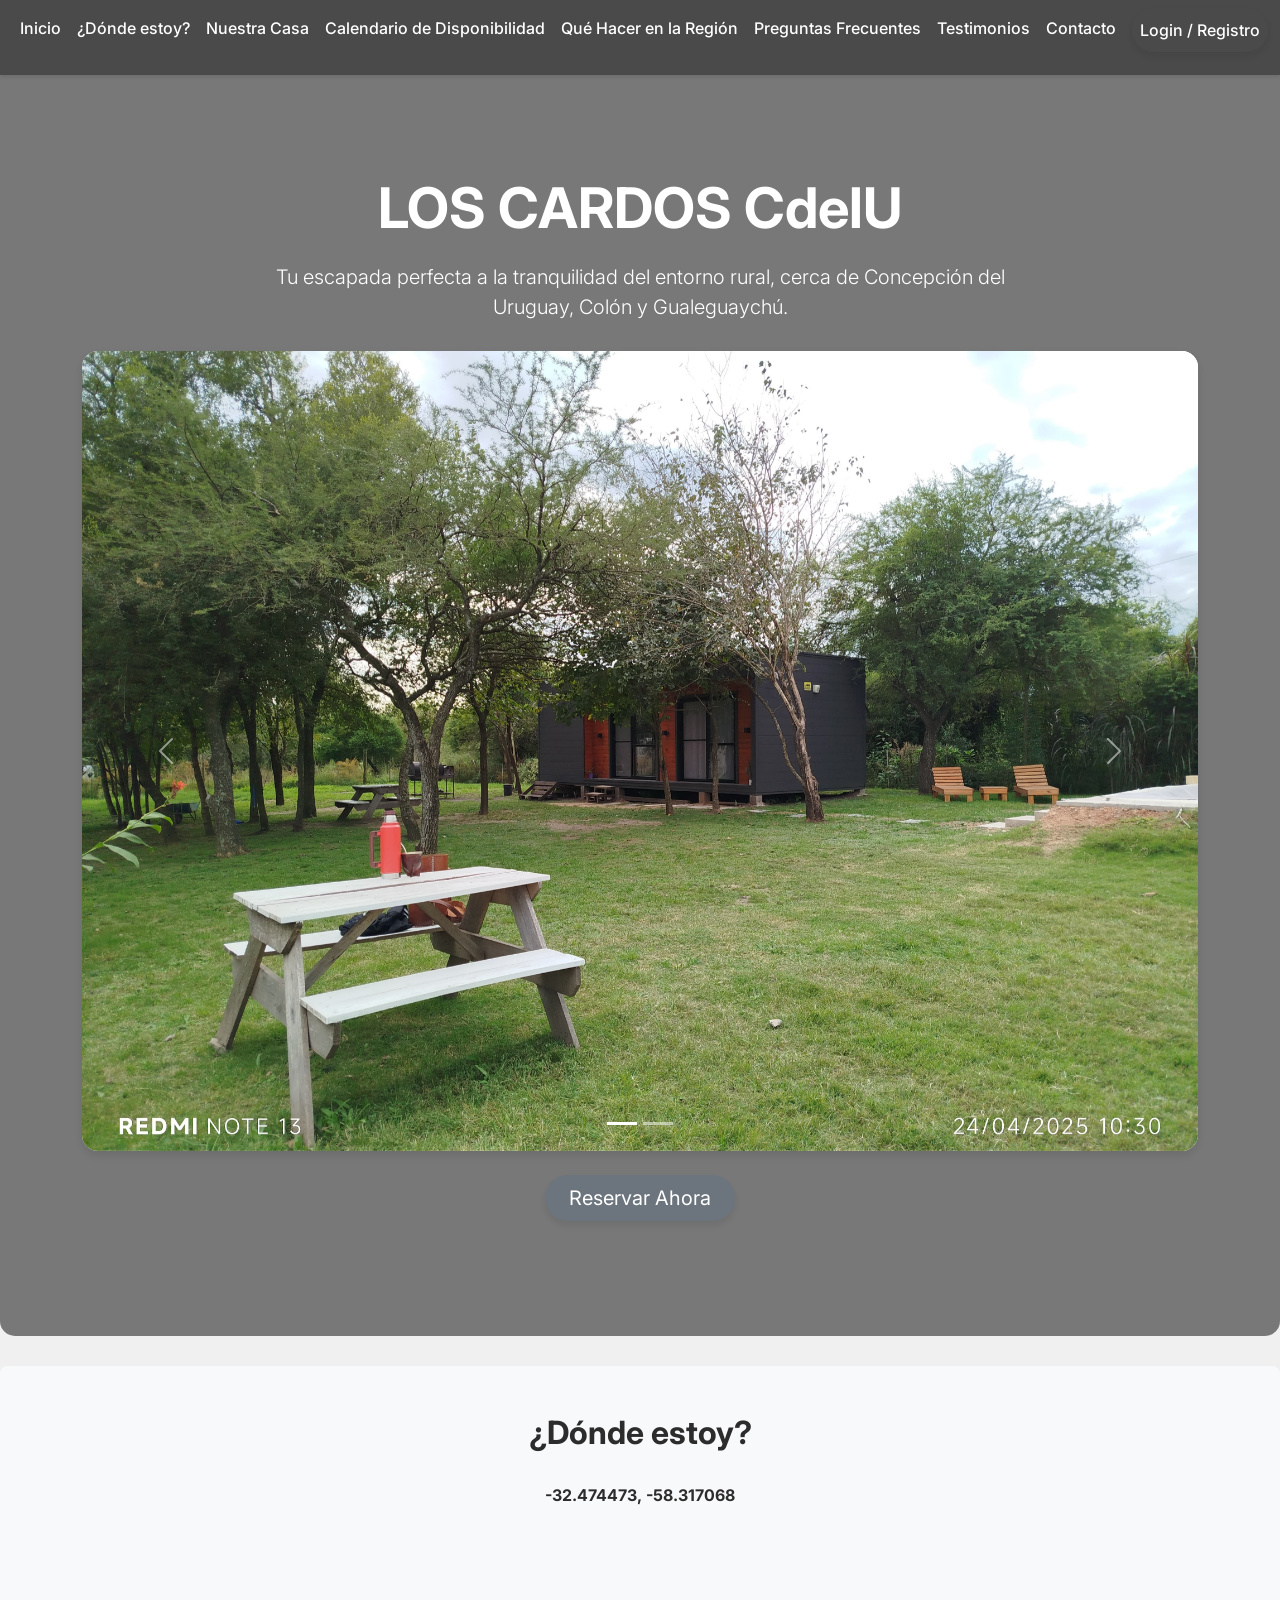
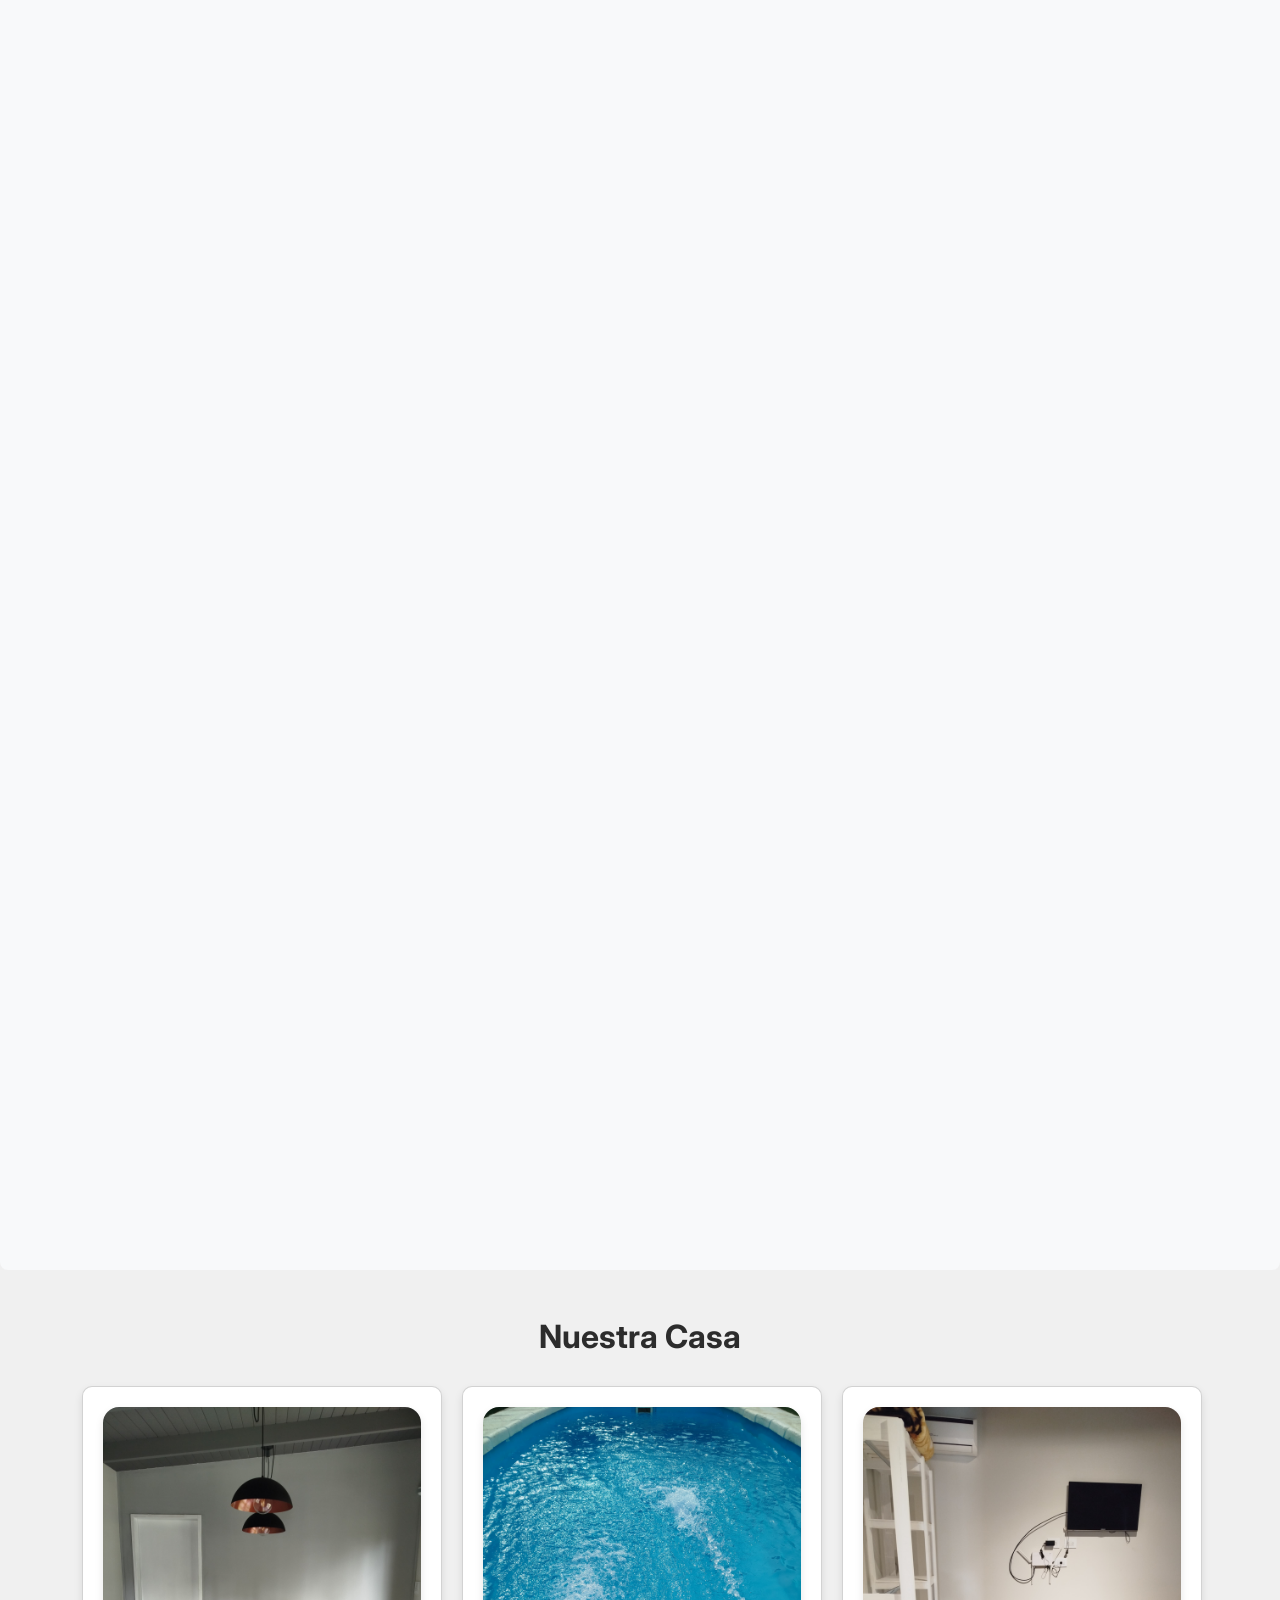
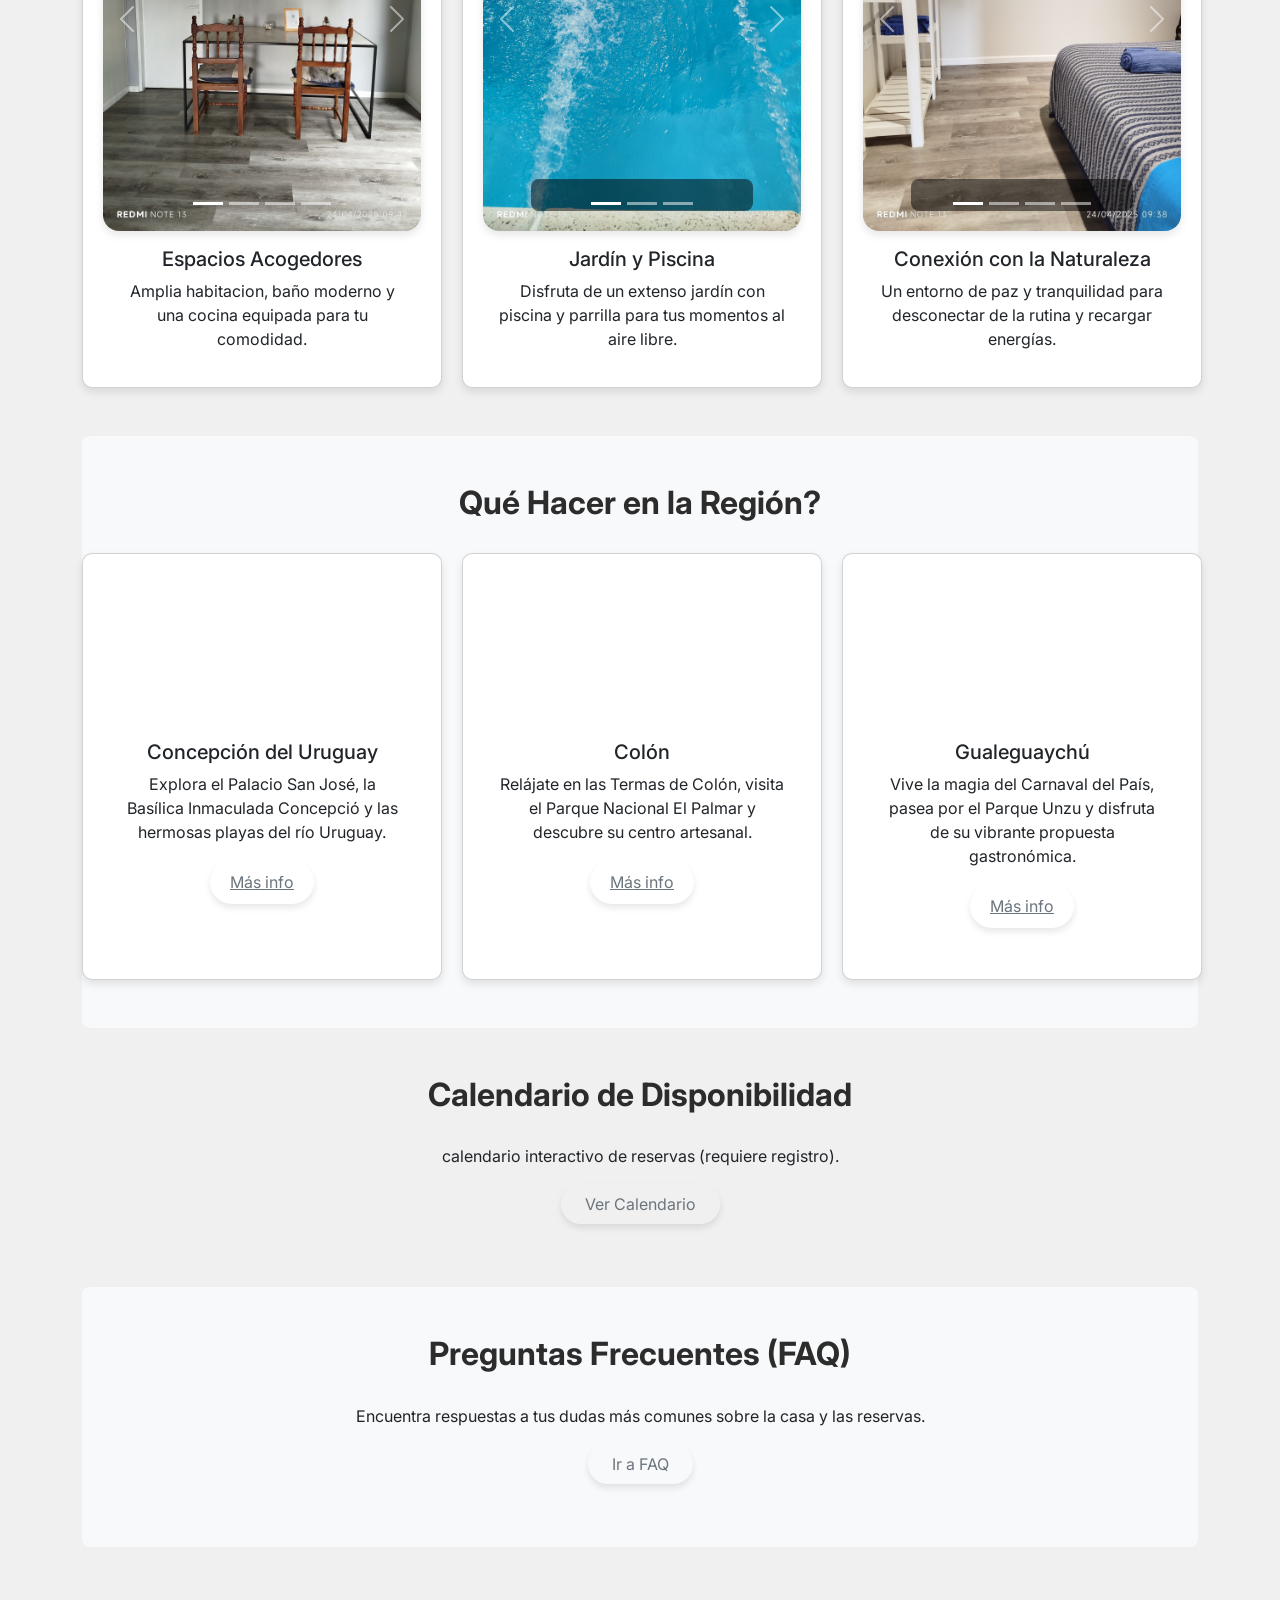
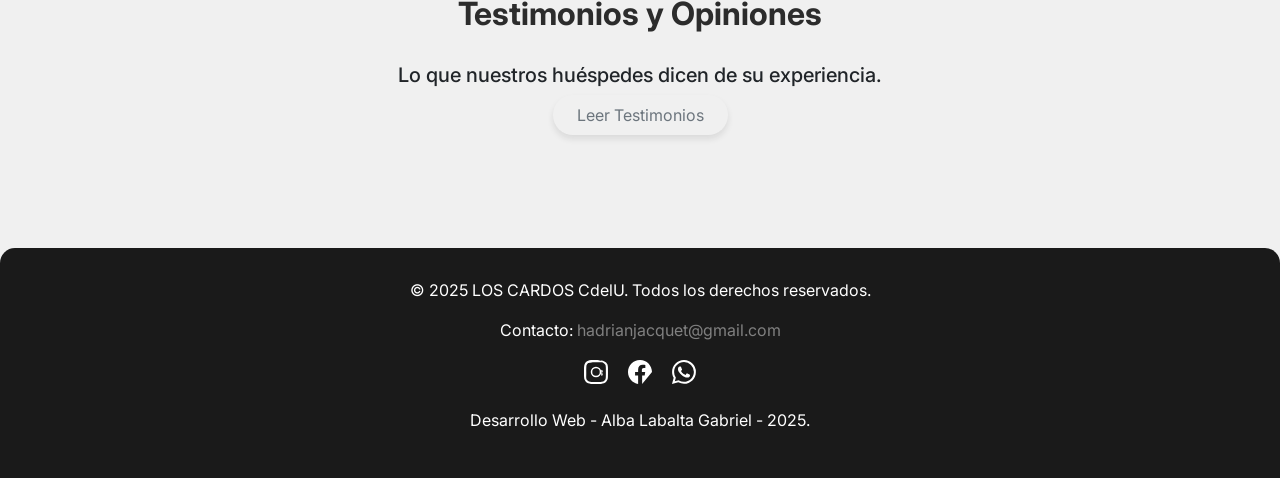
==== commit 32a748f4: "agregando cambio -- autor2" ====
--- a/index.html
+++ b/index.html
@@ -722,8 +722,7 @@
         <p>&copy; 2025 LOS CARDOS CdelU. Todos los derechos reservados.</p>
         <p>Contacto: <a href="mailto:hadrianjacquet@gmail.com">hadrianjacquet@gmail.com</a>
         </p>
-        <p> Desarrollo Web - Alba Labalta Gabriel - 2025.
-        </p>
+       
         <div>
             <a href="https://www.instagram.com/los_cardos_cdelu/" target="_blank" class="text-white mx-2" aria-label="Instagram de Los Cardos">
                 <svg xmlns="http://www.w3.org/2000/svg" width="24" height="24" fill="currentColor" class="bi bi-instagram" viewBox="0 0 16 16">
@@ -743,6 +742,9 @@
                 </svg>
             </a>
         </div>
+        <br>
+         <p> Desarrollo Web - Alba Labalta Gabriel - 2025.
+        </p>
     </div>
 </footer>
 
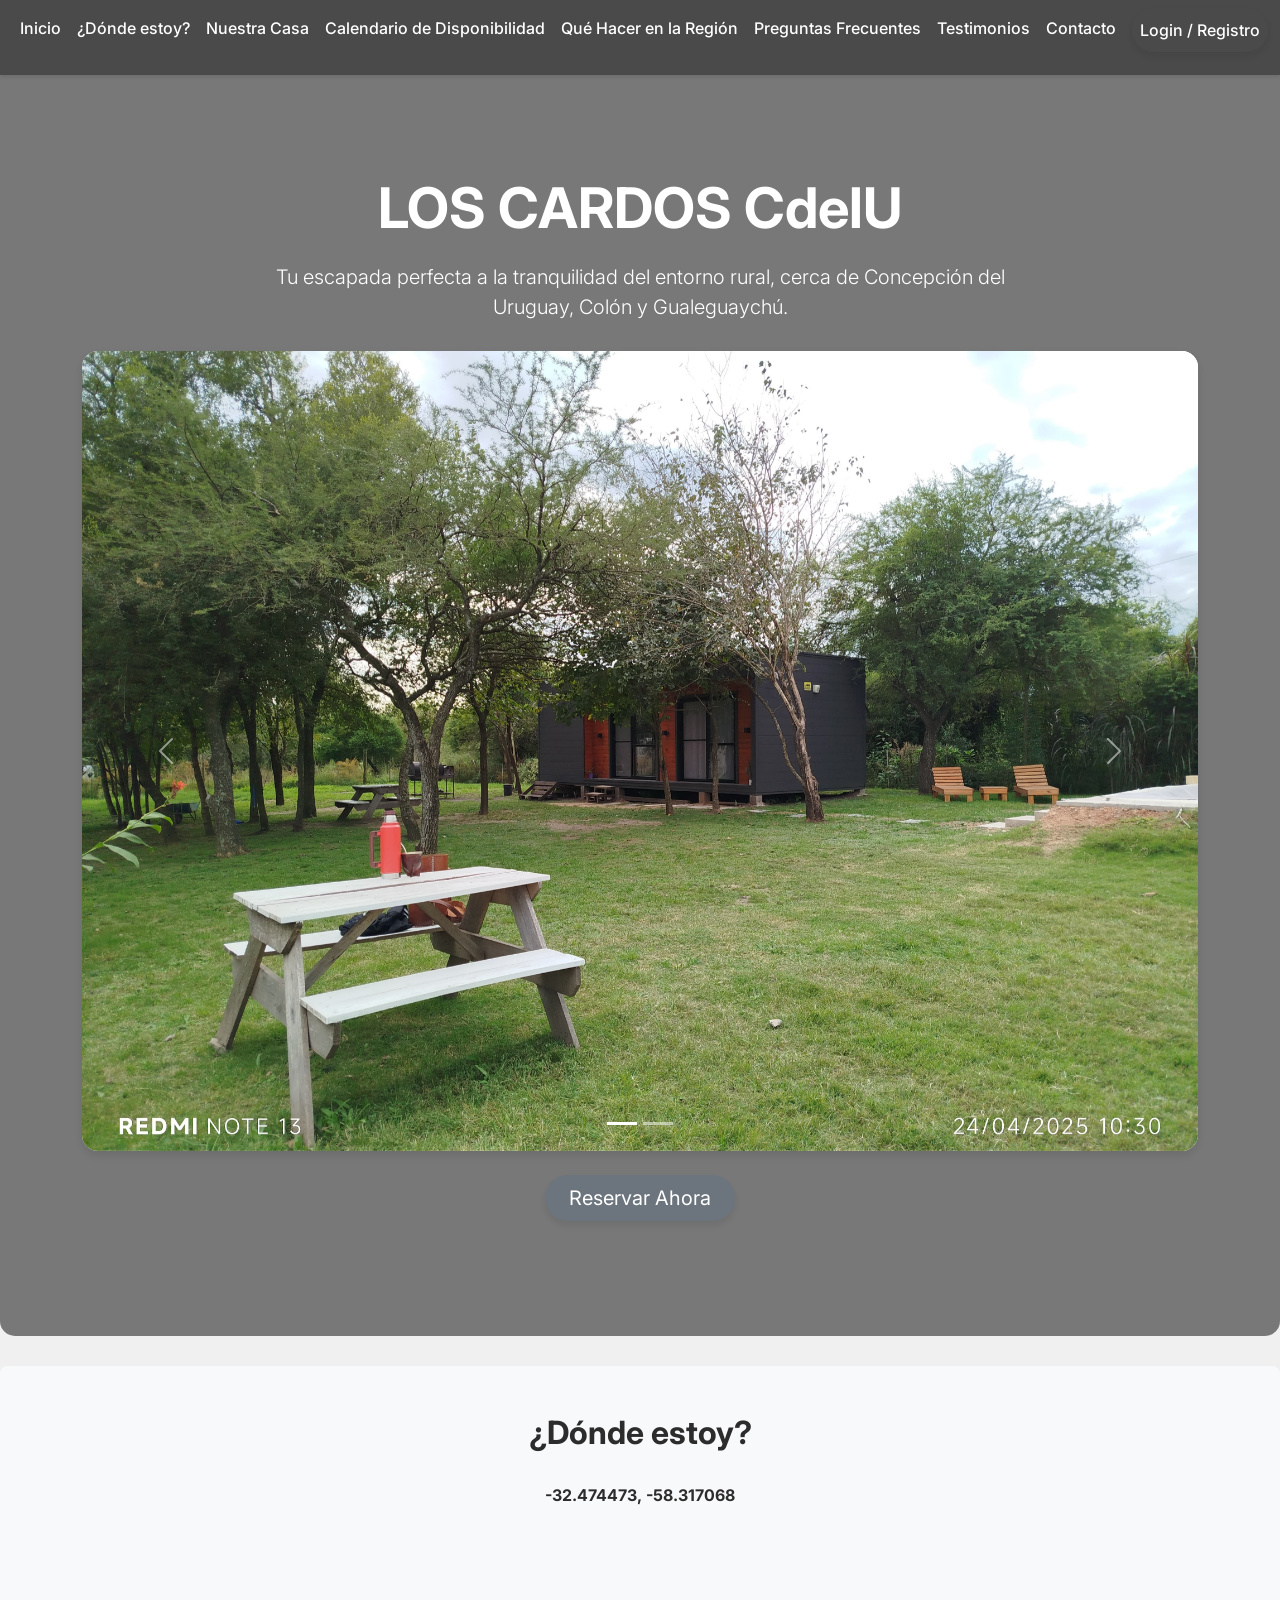
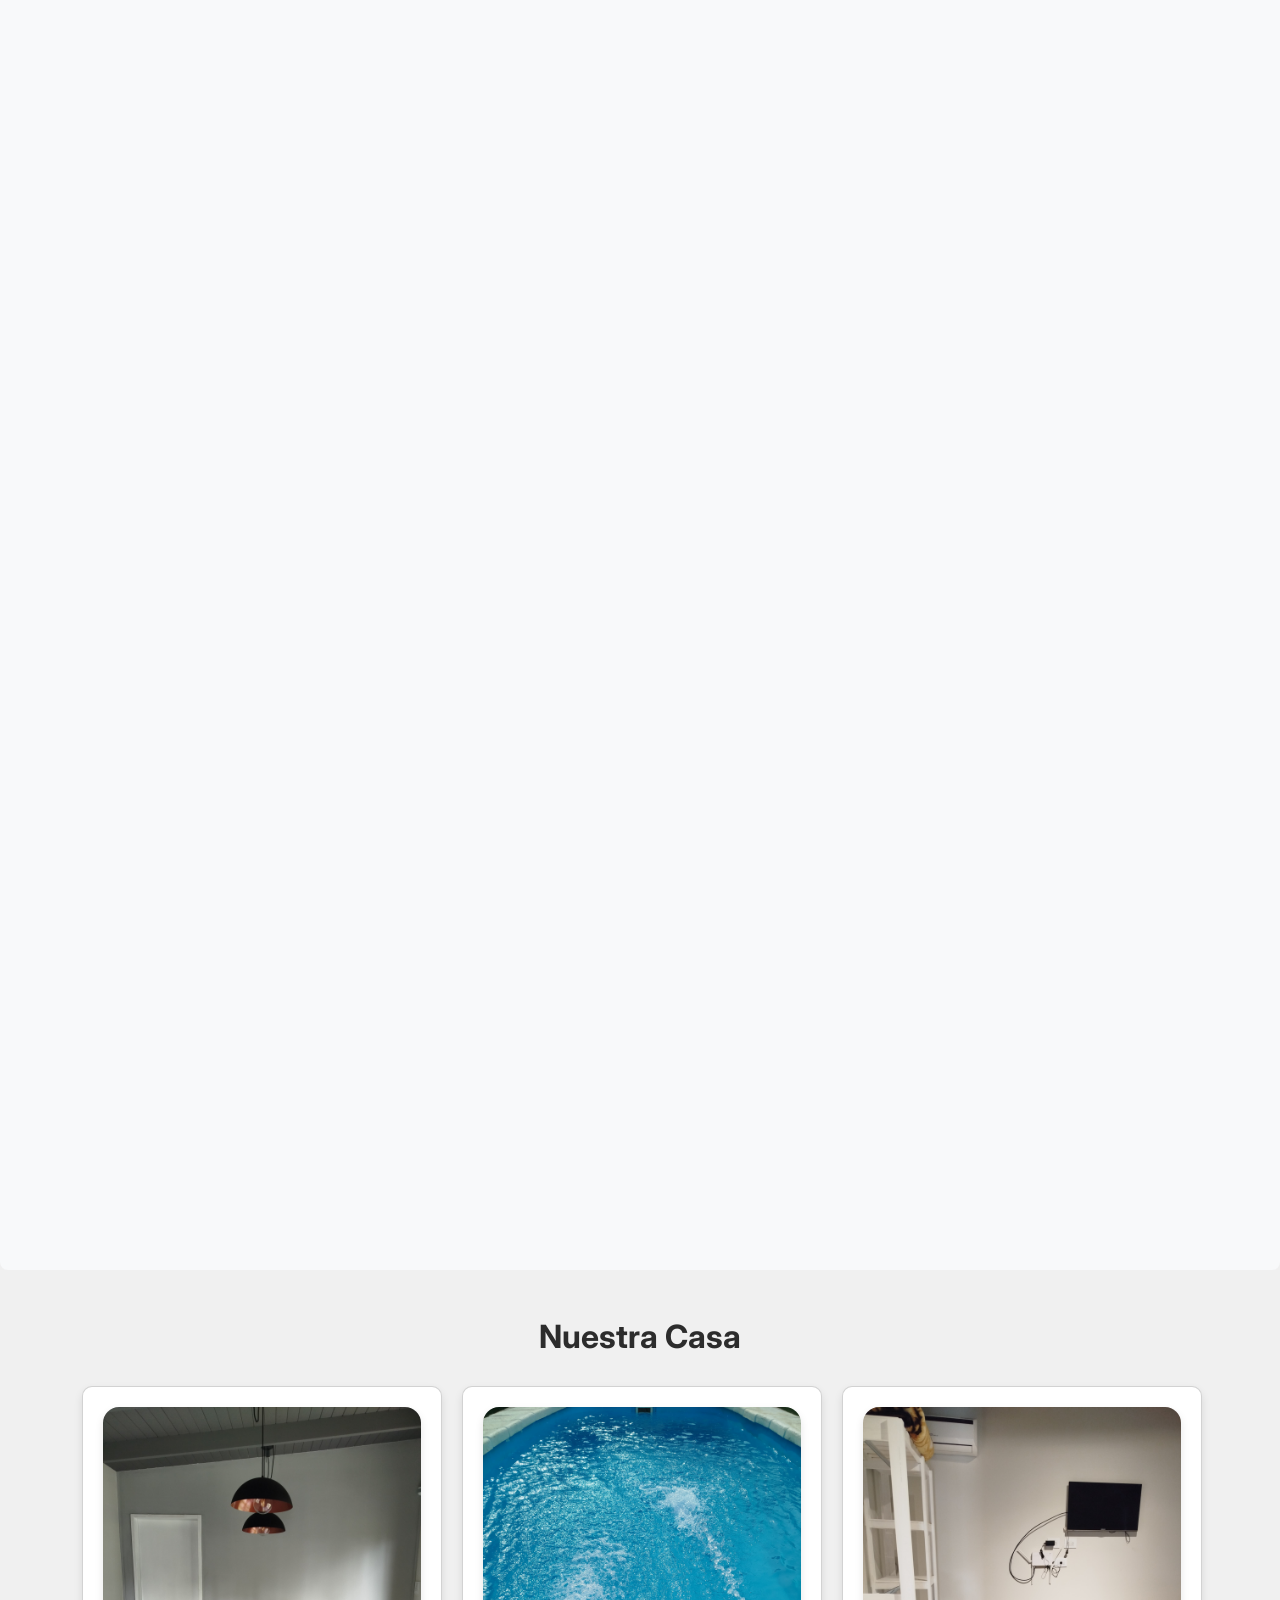
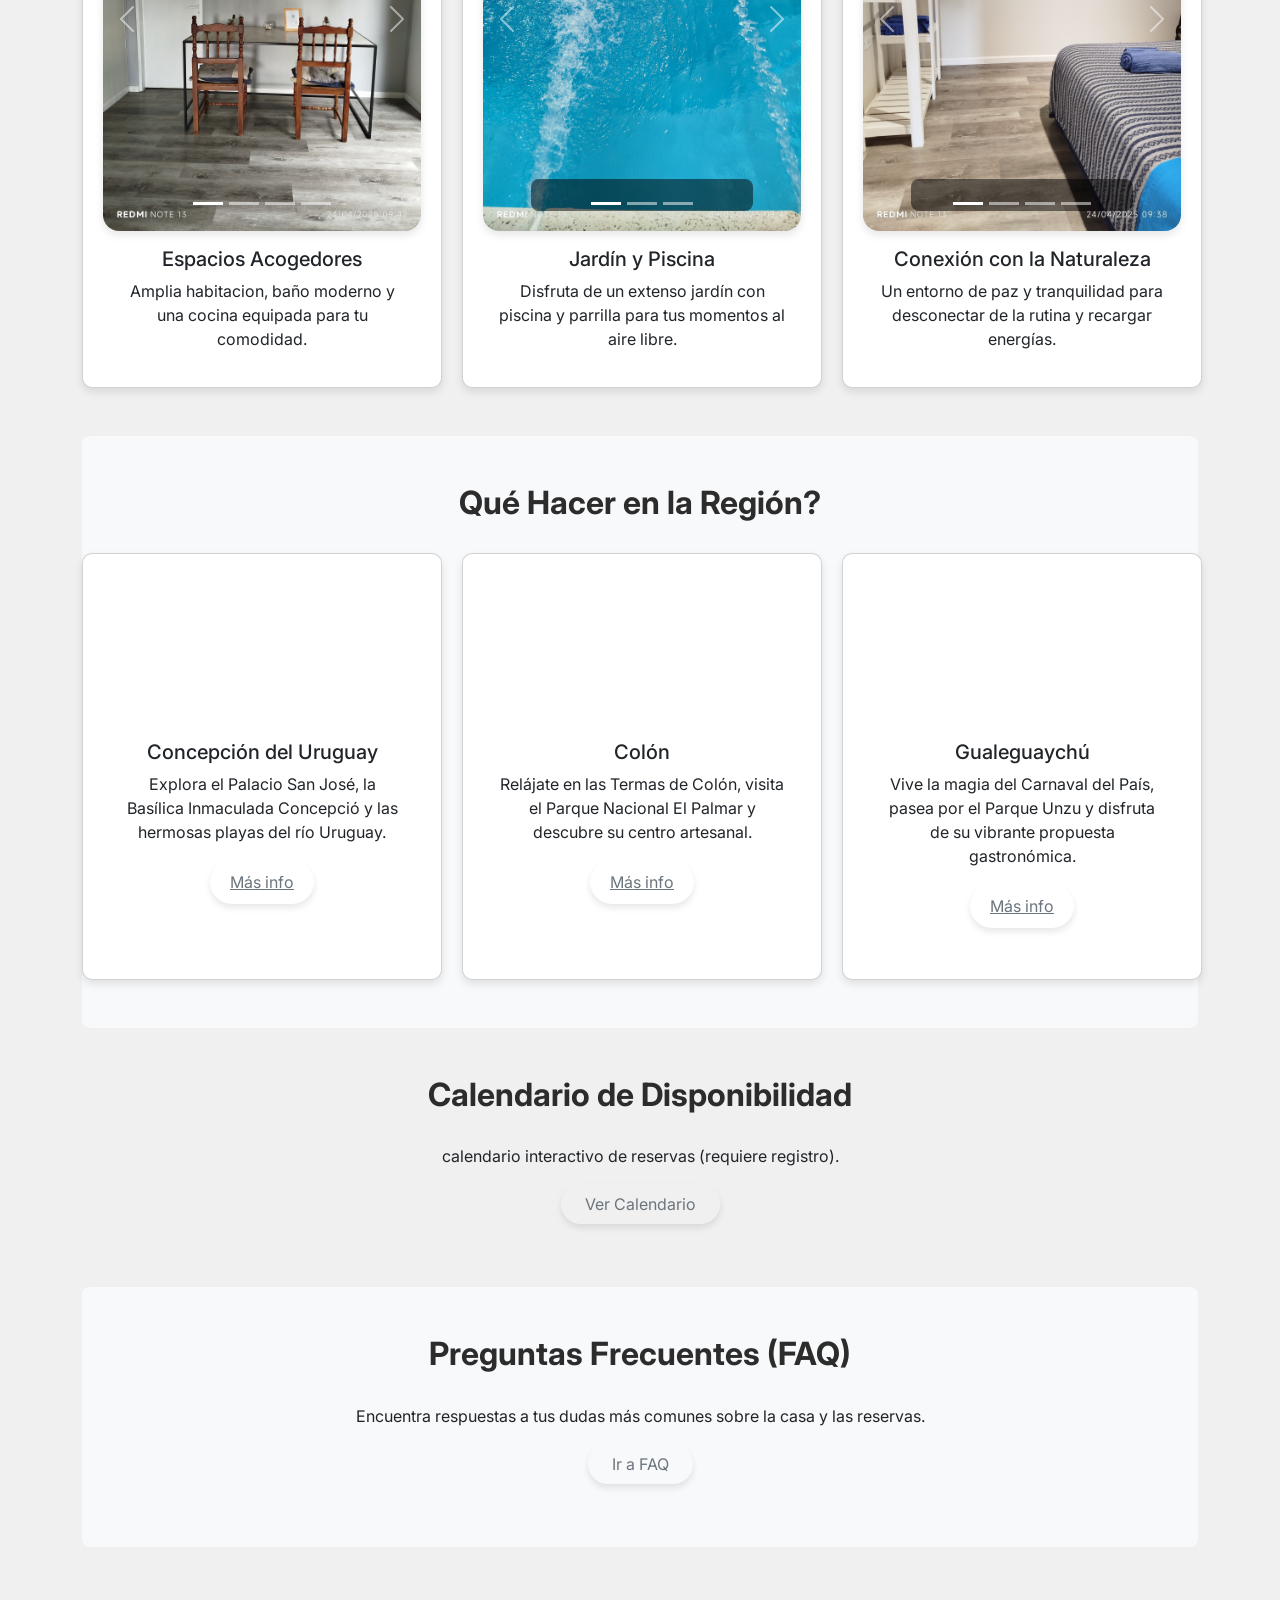
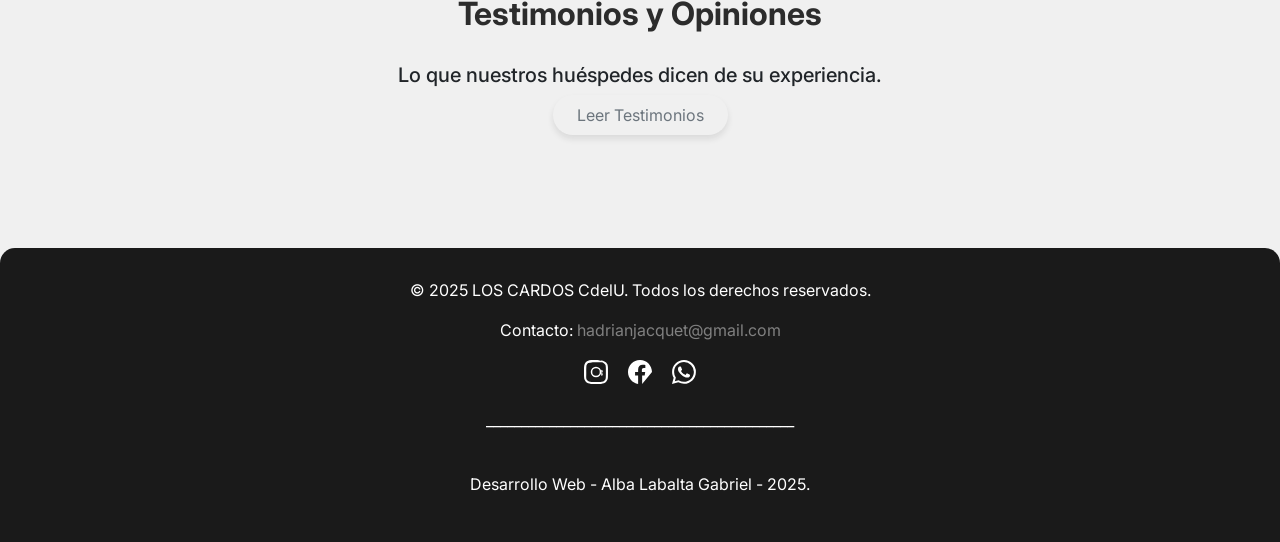
==== commit b54c2745: "agregando cambio -- autor3" ====
--- a/index.html
+++ b/index.html
@@ -743,6 +743,8 @@
             </a>
         </div>
         <br>
+         <p> ____________________________________________ </p>
+         <br>
          <p> Desarrollo Web - Alba Labalta Gabriel - 2025.
         </p>
     </div>
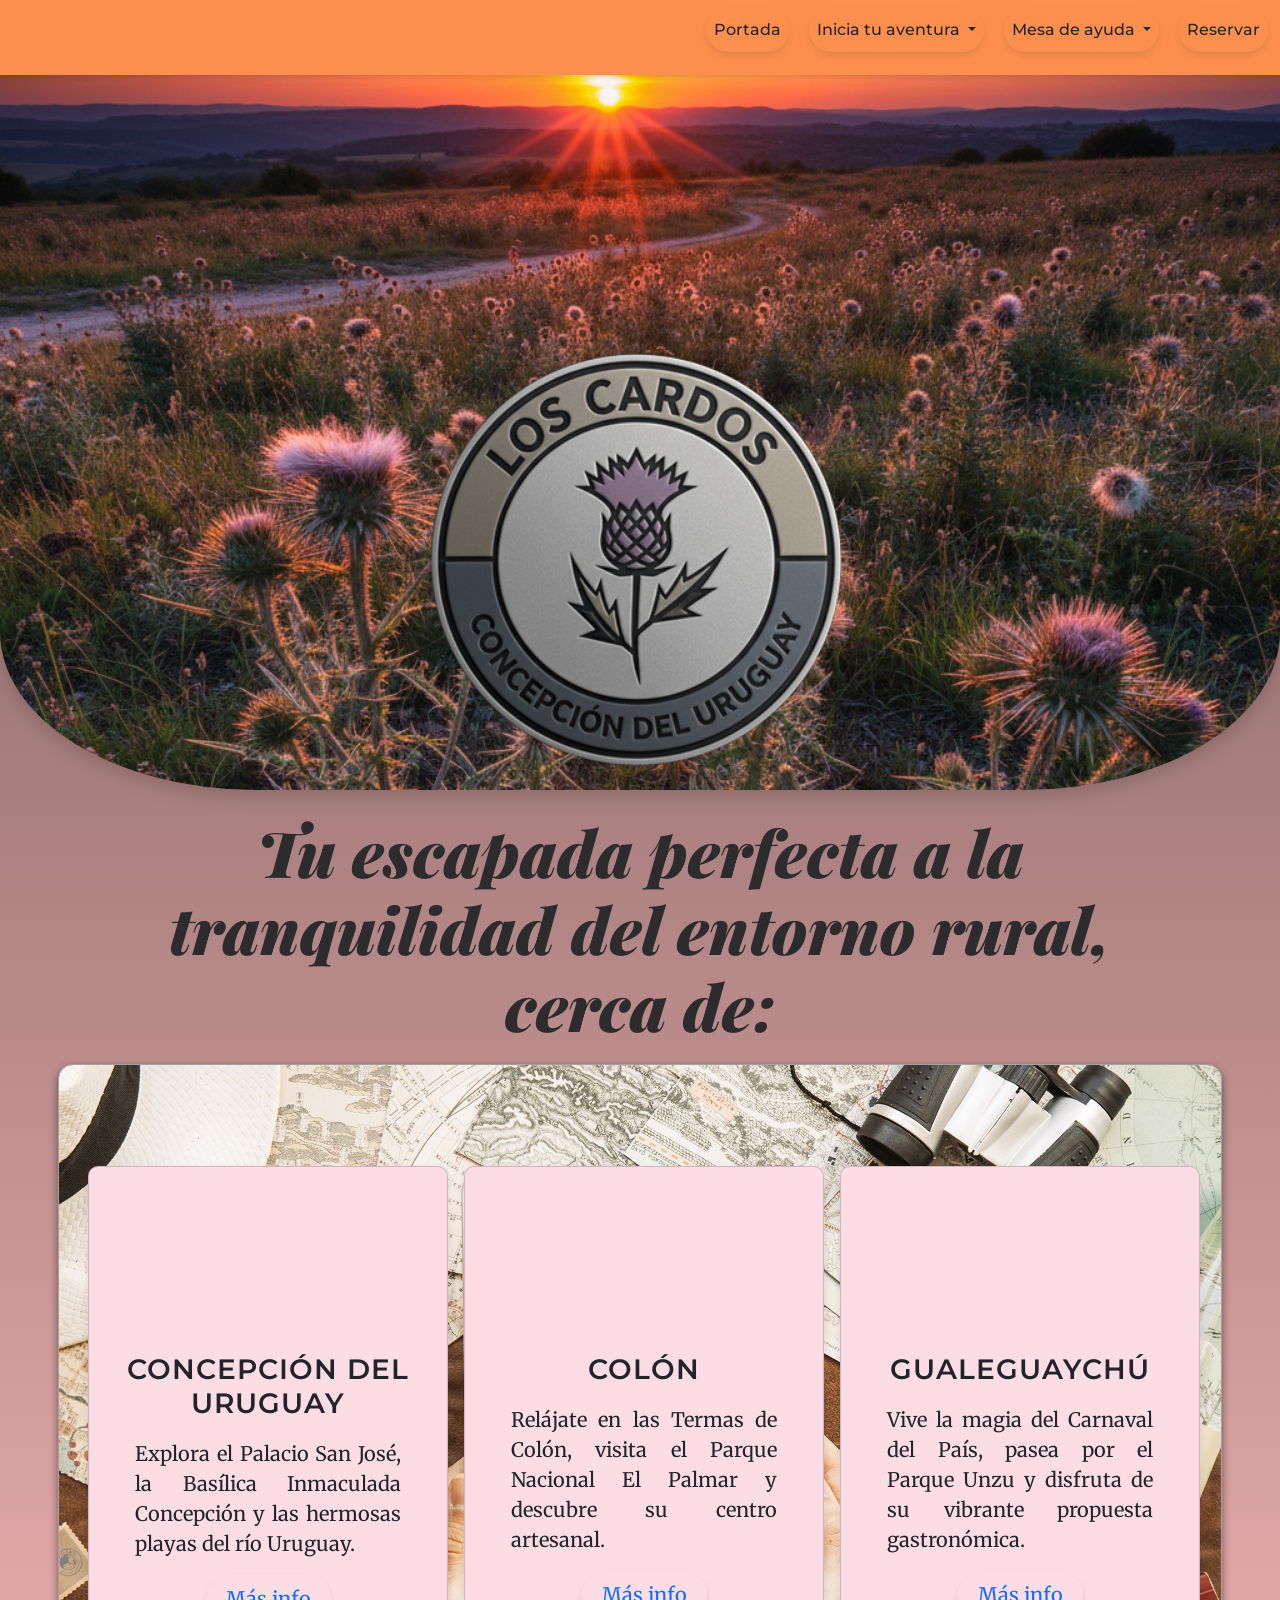
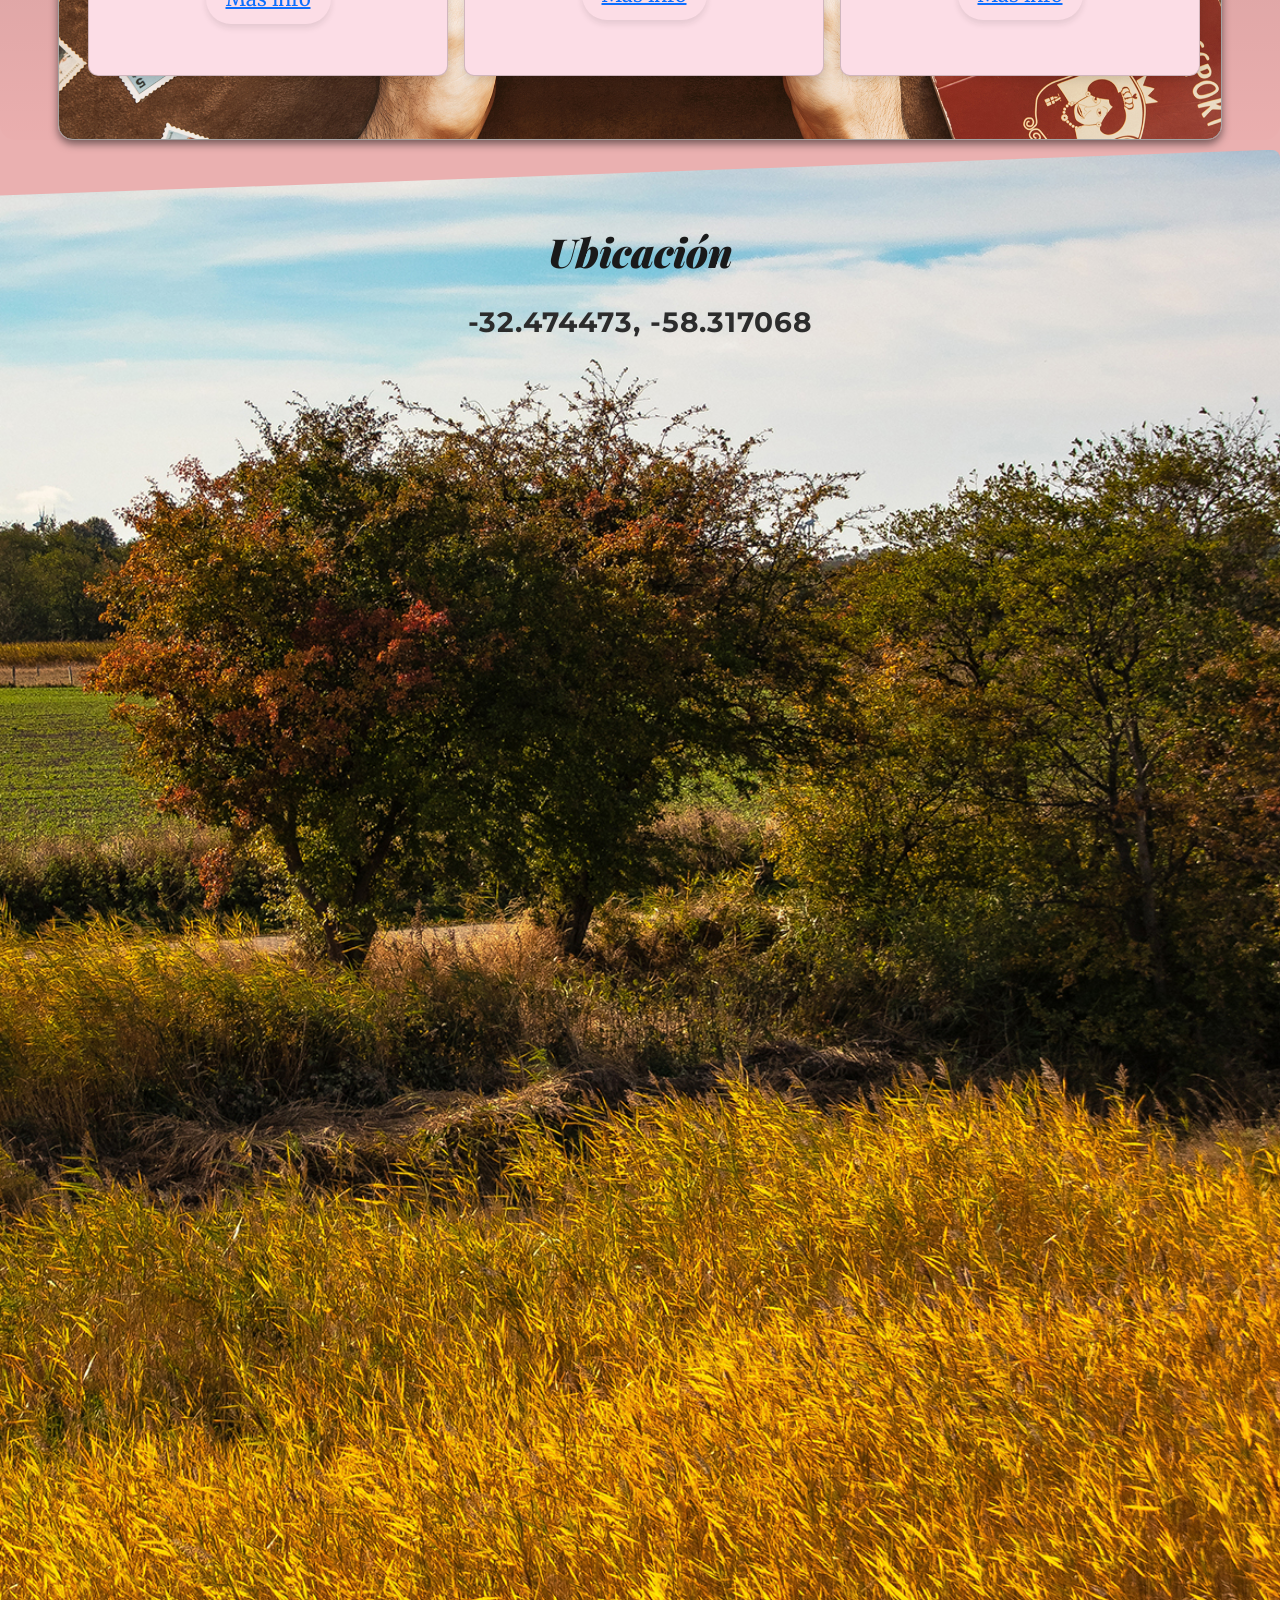
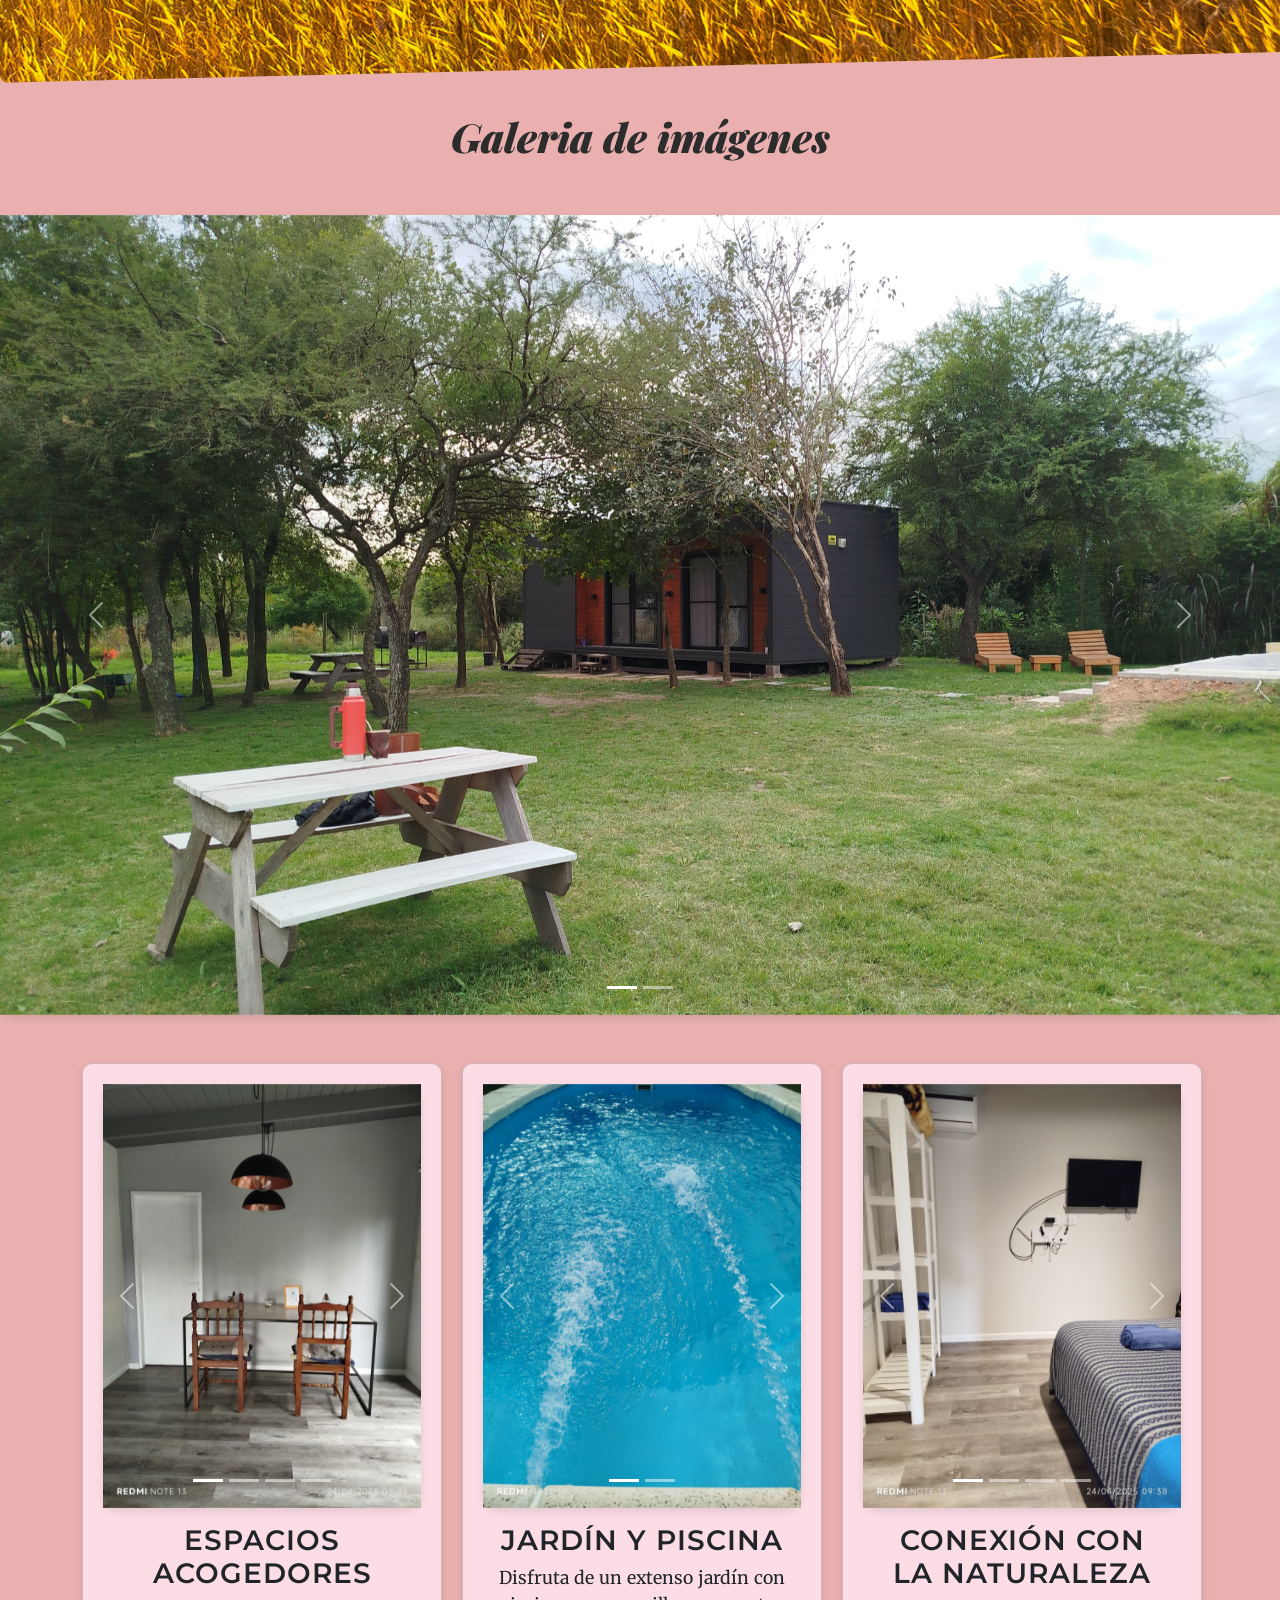
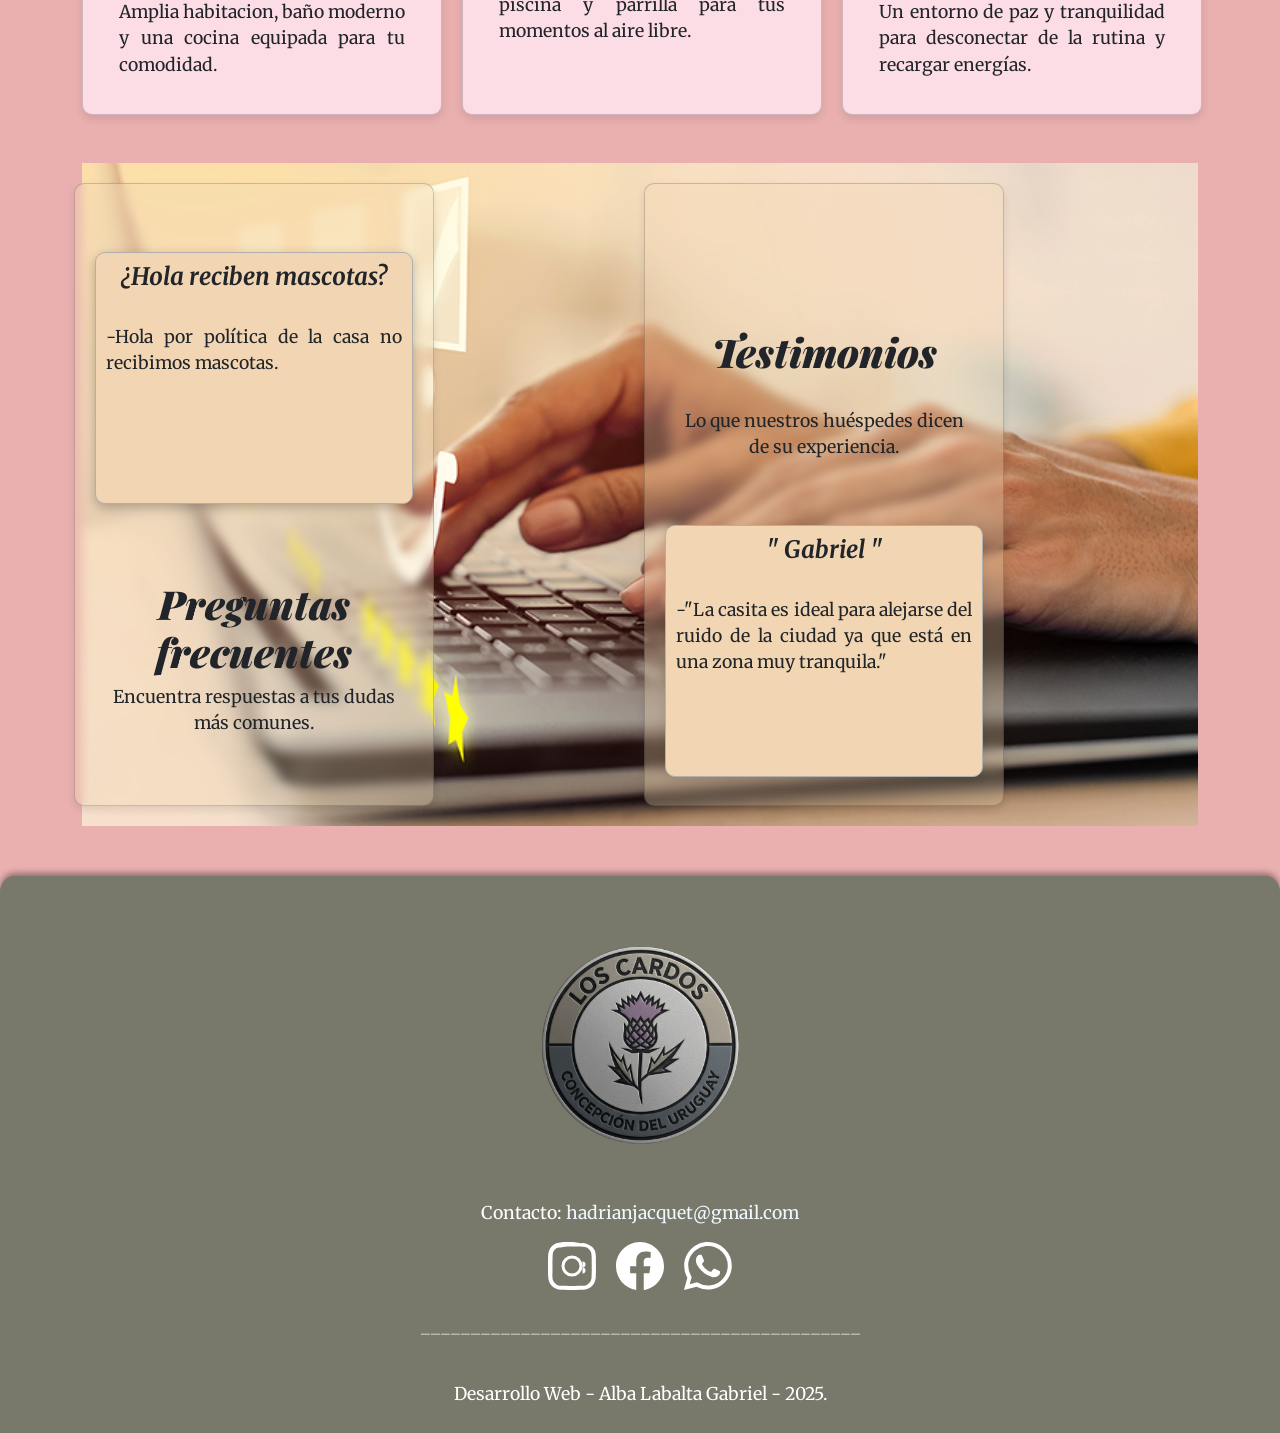
==== commit 2146e441: "primera ver final Adrian" ====
--- a/index.html
+++ b/index.html
@@ -4,11 +4,13 @@
 <head>
     <meta charset="UTF-8">
     <meta name="viewport" content="width=device-width, initial-scale=1.0">
-    <title>LOS CARDOS CdelU </title>
+    <title>LOS CARDOS</title>
    
     <link href="https://cdn.jsdelivr.net/npm/bootstrap@5.3.0/dist/css/bootstrap.min.css" rel="stylesheet">
    
-    <link href="https://fonts.googleapis.com/css2?family=Inter:wght@300;400;700&display=swap" rel="stylesheet">
+    <link rel="preconnect" href="https://fonts.googleapis.com">
+    <link rel="preconnect" href="https://fonts.gstatic.com" crossorigin>
+    <link href="https://fonts.googleapis.com/css2?family=Merriweather:ital,wght@0,300;0,400;0,700;0,900;1,300;1,400;1,700;1,900&family=Montserrat:ital,wght@0,100..900;1,100..900&family=Playfair+Display:ital,wght@0,400..900;1,400..900&display=swap" rel="stylesheet">
 
     <link rel="stylesheet" type="text/css" href="/css/style.css">
 
@@ -17,7 +19,7 @@
 <body>
 
 
-<nav class="navbar navbar-expand-lg navbar-dark">
+<nav class="navbar navbar-expand-lg navbar-dark fixed-top">
     <div   class="container-fluid">
        
         <button class="navbar-toggler" type="button" data-bs-toggle="collapse" data-bs-target="#navbarNav"
@@ -26,57 +28,74 @@
         </button>
         <div class="collapse navbar-collapse" id="navbarNav">
             <ul class="navbar-nav ms-auto">
+
+
+              <!--    <a href="#inicio"><img src="fotos/logo/logo_sinfondo.png" alt="logo - Los Cardos - Concepción del Uruguay" class="h-10 w-10" style="left: 5px; width: 10%; height: auto;" ></a>-->
+             <li class="nav-item"> 
+                    <a class="btn nav-link btn-secondary " aria-current="page" href="#iniciode">Portada</a>
+                </li>
+
+               <li class="nav-item dropdown">
+                    <a class="btn nav-link btn-secondary dropdown-toggle" href="#" id="navbarDropdownDestino" role="button" data-bs-toggle="dropdown" aria-expanded="false">
+                        Inicia tu aventura
+                    </a>
+
+                             <ul class="dropdown-menu" aria-labelledby="navbarDropdownDestino">
+                                   <li>
+                                 <a class="dropdown-item" href="#Donde-estoy">Nuestra Ubicación</a>
+                                  </li>
+                                   <li >
+                                   <a class="dropdown-item" href="#nuestraCasa">Galeria de imágenes</a>
+                                  </li>
+
+                                  <li >
+                                   <a class="dropdown-item" href="#region">Atracciones turísticas</a>
+                                  </li>
+                            </ul>
+                      </li>
+
+
+                       <li class="nav-item dropdown">
+                    <a class="btn nav-link btn-secondary dropdown-toggle" href="#" id="navbarDropdownDestino" role="button" data-bs-toggle="dropdown" aria-expanded="false">
+                        Mesa de ayuda
+                    </a>
+
+                             <ul class="dropdown-menu" aria-labelledby="navbarDropdownDestino">
+                                   <li>
+                                 <a class="dropdown-item" href="#faq">Preguntas Frecuentes</a>
+                                  </li>
+                                  <li >
+                                   <a class="dropdown-item" href="#testimonios">Testimonios</a>
+                                  </li>
+
+                                  <li >
+                                   <a class="dropdown-item" href="#contacto">Contacto</a>
+                                  </li>
+                            </ul>
+                      </li>
+
+              
+             <!--   <li class="nav-item">
+                    <a  class="nav-link btn btn-secondary"  id="openAuthModal">  Reservar  </a>
+                </li>-->
                 <li class="nav-item">
-                    <a class="nav-link btn-secondary active" aria-current="page" href="#">Inicio</a>
-                </li>
-
-                <li class="nav-item">
-                    <a class="nav-link btn-secondary" href="#Donde-estoy">¿Dónde estoy?</a>
-                </li>
-                <li class="nav-item">
-                    <a class="nav-link btn-secondary" href="#nuestra-casa">Nuestra Casa</a>
-                </li>
-
-                <li class="nav-item">
-                    <a class="nav-link btn-secondary" href="#calendario">Calendario de Disponibilidad</a>
-                </li>
-                <li class="nav-item">
-                    <a class="nav-link btn-secondary" href="#region">Qué Hacer en la Región</a>
-                </li>
-                <li class="nav-item">
-                    <a class="nav-link btn-secondary" href="#faq">Preguntas Frecuentes</a>
-                </li>
-                <li class="nav-item">
-                    <a class="nav-link btn-secondary" href="#testimonios">Testimonios</a>
-                </li>
-                <li class="nav-item">
-                    <a class="nav-link btn-secondary" href="#contacto">Contacto</a>
-                </li>
-                <li class="nav-item">
-                   
-                    <button class="nav-link btn btn-secondary ms-lg-2" href="#" id="openAuthModal"
-                            >Login / Registro
-                    </button>
+                    <a href="https://www.booking.com/Share-WfT4M9" class="nav-link btn btn-secondary" id="reserve_link">
+                        Reservar
+                    </a>
                 </li>
             </ul>
         </div>
     </div>
 </nav>
 
-
 <header class="hero-section">
-    <div  id="iniciodetodo"  class="container">
-        <h1>LOS CARDOS CdelU</h1>
-        <p class="lead">
-            Tu escapada perfecta a la tranquilidad del entorno rural, cerca de Concepción del Uruguay, Colón y
-            Gualeguaychú.
-        </p>
-       
-        <section id="formRL">
+
+   <!--  login/registro style="display:none"  -->
+      <section id="formRL" style="display: none;" >
 
             
             <div class="modal fade" id="messageModal" tabindex="-1" aria-labelledby="messageModalLabel" aria-hidden="true">
-                <div class="modal-dialog">
+                <div class="modal-dialog modal-sm">
                     <div class="modal-content">
                         <div class="modal-header">
                             <h5 class="modal-title" id="messageModalLabel"></h5>
@@ -93,9 +112,9 @@
 
 
 
- <div class="main_content_container" ;>
+         <div class="main_content_container">
            
-            <div id="SeccioTestimonio" style="display:none";>
+            <div id="SeccioTestimonio" style="display:none">
                 <div class="user-card">
                 <div class="card-body p-4">
                     <form id="testimonialForm" class="needs-validation" novalidate>
@@ -134,12 +153,12 @@
 
             </div>
 
-  </div>
+          </div>
 
 
 
             
-            <div id="authContainer" class="form-container w-100 p-4 p-md-5 rounded-3 shadow-lg" style="background-color: #a0a0a0;" hidden>
+            <div id="authContainer" class="form-container w-100 p-4 p-md-5 rounded-3 shadow-lg bg-opacity-10"  hidden>
 
                 
                 <form id="loginForm" action="#" method="post" class="needs-validation" hidden>
@@ -263,13 +282,130 @@
                 </form>
             </div>
             <br>
-           
-
-
-           
+            <br>
+                     
         </section>
 
-        <div class="carousel-container ">
+        <!--  fin login/registro <img src="/fotos/logo/logo.jpg" class="shadow d-block w-100 rounded-3"> -->
+
+
+
+
+
+
+
+                    <div id="iniciode">
+                    
+                         <img id="iniciodeimagen"src="/fotos/logo/logo2.jpg" class="shadow d-block w-100 iniciodeimagen">
+                    
+                    </div>
+
+   
+     <div  id="iniciodetodo"  class="container">
+
+       
+
+
+
+        <br>
+        <h1 class="text-center section-title" >
+            Tu escapada perfecta a la tranquilidad del entorno rural, cerca de: 
+        </h1>
+       
+       
+<div id="mesaayuda1" class="row g-5 justify-content-center ">
+          <section id="region" class="py-5  rounded-3">
+        
+        <div class="row g-4">
+            <div class="col-md-4">
+                <div class="card h-100">
+
+                    <iframe width="auto" height="auto"
+                            src="https://www.youtube.com/embed/Rwp_gHtGgK4?si=aoGC3CmnKWby6wrX"
+                            title="YouTube video player" frameborder="0"
+                            allow="accelerometer; autoplay; clipboard-write; encrypted-media; gyroscope; picture-in-picture; web-share"
+                            referrerpolicy="strict-origin-when-cross-origin" allowfullscreen></iframe>
+                    <div class="card-body">
+                        <h3 class="card-title">Concepción del Uruguay</h3>
+                        <p class="card-text" style="text-align:justify; padding: 10px;">Explora el Palacio San José, la Basílica Inmaculada Concepción y las hermosas playas del río Uruguay.</p>
+                        <a href="https://concepcionentrerios.tur.ar/" class="btn btn-lg btn-link btn-outline-secondary ">Más info</a>
+                    
+                    </div>
+                </div>
+            </div>
+            <div class="col-md-4">
+                <div class="card h-100">
+                    <iframe width="auto" height="auto"
+                            src="https://www.youtube.com/embed/Rk9TwCcIaIY?si=99jY11F8WdvBArkz"
+                            title="YouTube video player" frameborder="0"
+                            allow="accelerometer; autoplay; clipboard-write; encrypted-media; gyroscope; picture-in-picture; web-share"
+                            referrerpolicy="strict-origin-when-cross-origin" allowfullscreen></iframe>
+                    <div class="card-body">
+                        <h3 class="card-title">Colón</h3>
+                        <p class="card-text" style="text-align:justify; padding: 10px;"> Relájate en las Termas de Colón, visita el Parque Nacional El Palmar y
+                            descubre su centro artesanal. </p>
+                        <a href="https://www.colonturismo.tur.ar/" class="btn btn-lg btn-link btn-outline-secondary ">Más info</a>
+                  
+                    </div>
+                </div>
+            </div>
+            <div class="col-md-4">
+                <div class="card h-100">
+                   
+                    <iframe width="auto" height="auto"
+                            src="https://www.youtube.com/embed/AxN0TkorWFU?si=29gT40d51sZHRNfz"
+                            title="YouTube video player" frameborder="0"
+                            allow="accelerometer; autoplay; clipboard-write; encrypted-media; gyroscope; picture-in-picture; web-share"
+                            referrerpolicy="strict-origin-when-cross-origin" allowfullscreen>
+                        </iframe>
+                    
+                    <div class="card-body">
+                        <h3 class="card-title">Gualeguaychú</h3>
+                        <p class="card-text" style="text-align:justify; padding: 10px;">Vive la magia del Carnaval del País, pasea por el Parque Unzu y disfruta de  su vibrante propuesta gastronómica.</p>
+                        <a href="https://gualeguaychu.tur.ar/" class="btn btn-lg btn-link  btn-outline-secondary">Más info</a>
+                     
+                    </div>
+                </div>
+            </div>
+        </div>
+    </section>
+    </div>
+   
+</header>
+
+<div id="Donde-estoy" class="py-5 rounded-3">  <!--  section  -->
+   <!-- <img src="fotos/separador5b.png" class="img-fluid d-block mx-auto" style="width: 25%; height: auto; max-width: 25%;">-->
+    <h1 class="text-center letras-separadas"> Ubicación</h1>
+    <h3 class="text-center section-title"> -32.474473, -58.317068 </h3>
+    <div class="container">
+        <div id="mapa-responsive" class="row justify-content-center">
+            <div class="col-12 col-md-8 col-lg-12">
+                <div class="mapa-responsive">
+                    <iframe src="https://www.google.com/maps/embed?pb=!1m14!1m12!1m3!1d402.93356729467797!2d-58.31707552621844!3d-32.47432098692351!2m3!1f0!2f0!3f0!3m2!1i1024!2i768!4f13.1!5e1!3m2!1ses-419!2sar!4v1754199110964!5m2!1ses-419!2sar"
+                            width="100" height="100" style="border:1px" allowfullscreen="" loading="lazy"
+                            referrerpolicy="no-referrer-when-downgrade"></iframe>
+                </div>
+            </div>
+        </div>
+        <div id="mapa-responsive" class="row justify-content-center">
+            <div class="col-12 col-md-8 col-lg-12">
+                <div class="mapa-responsive">
+                    <iframe src="https://www.google.com/maps/embed?pb=!4v1754201420920!6m8!1m7!1s4oDftnKgbtbDEUllT1T_Vg!2m2!1d-32.47466763620407!2d-58.31702807894717!3f359.5013285964179!4f-7.232360419520674!5f0.7820865974627469"
+                            width="600" height="450" style="border:1px;" allowfullscreen="" loading="lazy"
+                            referrerpolicy="no-referrer-when-downgrade"></iframe>
+                </div>
+            </div>
+        </div>
+    </div>
+    
+</div> <!--  /section  -->
+
+<!--      galeria de imagenes             
+<br>      
+<img src="fotos/separador55a.png" class="img-fluid d-block mx-auto" style="width: 25%; height: auto; max-width: 25%;">-->
+<h1 class="text-center section-title letras-separadas" style="font-weight: 900; "> Galeria de imágenes</h1>
+<br>
+     <div class="carousel-container justify-content-center">
             
             <div id="miCarruselp" class="carousel slide" data-bs-ride="carousel">
 
@@ -299,7 +435,7 @@
                         <img src="/fotos/patio/WhatsApp Image 2025-07-04 at 20.10.22.jpeg" class="d-block w-100"
                              alt="Segunda imagen del carrusel">
                         <div class="carousel-caption d-none d-md-block">
-                            <h5 class="text-justify"> Sumérgete en la tranquilidad de Los Cardos CdelU, tu casa de campo
+                            <h5 class="text-justify"> Sumérgete en la tranquilidad de Los Cardos, tu casa de campo
                                 en Concepción del Uruguay, Entre Ríos. Aquí, el diseño moderno se fusiona con la
                                 serenidad del entorno rural para ofrecerte una experiencia única.</h5>
                             <p class="text-justify"> Disfruta de nuestra piscina y relájate en un parque de 1.500 metros
@@ -342,469 +478,329 @@
 
 
         </div>
-        <br>
-       
-        <a href="#calendario" class="btn btn-secondary btn-lg rounded-pill px-4 py-2">Reservar Ahora</a>
-     
-</header>
-
-
-
-
-<section id="Donde-estoy" class="py-5 bg-light rounded-3">
-    <h2 class="text-center section-title">¿Dónde estoy?</h2>
-    <p class="text-center section-title"> -32.474473, -58.317068 </p>
-    <div class="container">
-        <div class="row justify-content-center">
-            <div class="col-12 col-md-8 col-lg-12">
-                <div class="mapa-responsive">
-                    <iframe src="https://www.google.com/maps/embed?pb=!1m14!1m12!1m3!1d402.93356729467797!2d-58.31707552621844!3d-32.47432098692351!2m3!1f0!2f0!3f0!3m2!1i1024!2i768!4f13.1!5e1!3m2!1ses-419!2sar!4v1754199110964!5m2!1ses-419!2sar"
-                            width="auto" height="auto" style="border:1" allowfullscreen="" loading="lazy"
-                            referrerpolicy="no-referrer-when-downgrade"></iframe>
-                </div>
-            </div>
-        </div>
-        <div class="row justify-content-center">
-            <div class="col-12 col-md-8 col-lg-12">
-                <div class="mapa-responsive">
-                    <iframe src="https://www.google.com/maps/embed?pb=!4v1754201420920!6m8!1m7!1s4oDftnKgbtbDEUllT1T_Vg!2m2!1d-32.47466763620407!2d-58.31702807894717!3f359.5013285964179!4f-7.232360419520674!5f0.7820865974627469"
-                            width="600" height="450" style="border:0;" allowfullscreen="" loading="lazy"
-                            referrerpolicy="no-referrer-when-downgrade"></iframe>
-                </div>
-            </div>
-        </div>
-    </div>
-</section>
 
 
 <main class="container">
-  
-    <section id="nuestra-casa" class="py-5">
-        <h2 class="text-center section-title">Nuestra Casa</h2>
-        <div class="row g-4">
-
-           
-            <div class="col-md-6 col-lg-4">
+ <div id="mesaayuda">
+    <section id="nuestraCasa" class="py-5">
+        
+        <div class="row g-4 justify-content-center">
+
+            <div class="col-12 col-md-6 col-lg-4">
                 <div class="card h-100">
-                 
                     <div class="carousel-container">
-                      
                         <div id="miCarrusel1" class="carousel slide" data-bs-ride="carousel">
-
-                           
                             <div class="carousel-indicators">
-                              
                                 <button type="button" data-bs-target="#miCarrusel1" data-bs-slide-to="0" class="active"
-                                        aria-current="true" aria-label="Diapositiva 1"></button>
+                                    aria-current="true" aria-label="Diapositiva 1"></button>
                                 <button type="button" data-bs-target="#miCarrusel1" data-bs-slide-to="1"
-                                        aria-label="Diapositiva 2"></button>
+                                    aria-label="Diapositiva 2"></button>
                                 <button type="button" data-bs-target="#miCarrusel1" data-bs-slide-to="2"
-                                        aria-label="Diapositiva 3"></button>
+                                    aria-label="Diapositiva 3"></button>
                                 <button type="button" data-bs-target="#miCarrusel1" data-bs-slide-to="3"
-                                        aria-label="Diapositiva 4"></button>
-                            </div>
-
+                                    aria-label="Diapositiva 4"></button>
+                            </div>
                             <div class="carousel-inner">
-
-                              
                                 <div class="carousel-item active">
-                                  
                                     <img src="/fotos/comedor.jpeg" class="d-block w-100"
-                                         alt="Primera imagen del carrusel">
-                              
-                                </div>
-
-                               
+                                        alt="Primera imagen del carrusel">
+                                </div>
                                 <div class="carousel-item">
                                     <img src="/fotos/cocina.jpeg" class="d-block w-100"
-                                         alt="Segunda imagen del carrusel">
-
-                                </div>
-
-                           
+                                        alt="Segunda imagen del carrusel">
+                                </div>
                                 <div class="carousel-item">
                                     <img src="/fotos/baño.jpeg" class="d-block w-100"
-                                         alt="Tercera imagen del carrusel">
-
-                                </div>
-
-                            
+                                        alt="Tercera imagen del carrusel">
+                                </div>
                                 <div class="carousel-item">
                                     <img src="/fotos/baño1.jpeg" class="d-block w-100"
-                                         alt="Tercera imagen del carrusel">
-
-                                </div>
-
-                            </div>
-                          
+                                        alt="Cuarta imagen del carrusel">
+                                </div>
+                            </div>
                             <button class="carousel-control-prev" type="button" data-bs-target="#miCarrusel1"
-                                    data-bs-slide="prev">
+                                data-bs-slide="prev">
                                 <span class="carousel-control-prev-icon" aria-hidden="true"></span>
                                 <span class="visually-hidden">Anterior</span>
                             </button>
                             <button class="carousel-control-next" type="button" data-bs-target="#miCarrusel1"
-                                    data-bs-slide="next">
+                                data-bs-slide="next">
                                 <span class="carousel-control-next-icon" aria-hidden="true"></span>
                                 <span class="visually-hidden">Siguiente</span>
                             </button>
-
-                        </div> 
-
-                    </div>
-
-
+                        </div>
+                    </div>
                     <div class="card-body">
-                        <h5 class="card-title">Espacios Acogedores</h5>
+                        <h3 class="card-title">Espacios acogedores</h3>
                         <p class="card-text">Amplia habitacion, baño moderno y una cocina equipada para tu
                             comodidad.</p>
                     </div>
-
-                </div>
-
-            </div>
-
-
-           
-            <div class="col-md-6 col-lg-4">
+                </div>
+            </div>
+
+
+            <div class="col-12 col-md-6 col-lg-4">
                 <div class="card h-100">
-                
                     <div class="carousel-container">
-                   
                         <div id="miCarrusel2" class="carousel slide" data-bs-ride="carousel">
-
-                      
                             <div class="carousel-indicators">
-                             
                                 <button type="button" data-bs-target="#miCarrusel2" data-bs-slide-to="0" class="active"
-                                        aria-current="true" aria-label="Diapositiva 1"></button>
+                                    aria-current="true" aria-label="Diapositiva 1"></button>
                                 <button type="button" data-bs-target="#miCarrusel2" data-bs-slide-to="1"
-                                        aria-label="Diapositiva 2"></button>
-                                <button type="button" data-bs-target="#miCarrusel2" data-bs-slide-to="2"
-                                        aria-label="Diapositiva 3"></button>
-                             
-                            </div>
-
-                         
+                                    aria-label="Diapositiva 2"></button>
+                            </div>
                             <div class="carousel-inner">
-
                                 <div class="carousel-item active">
-                                
                                     <img src="/fotos/pileta/WhatsApp%20Image%202025-07-04%20at%2020.11.36.jpeg"
-                                         class="d-block w-100" alt="Primera imagen del carrusel">
-                                    <div class="carousel-caption d-none d-md-block">
-                                    
-                                    </div>
-                                </div>
-
-                           
-                                <div class="carousel-item">
-                                    <img src="/fotos/pileta/WhatsApp Image 2025-07-04 at 20.12.24.jpeg"
-                                         class="d-block w-100" alt="Segunda imagen del carrusel">
-
-                                </div>
-
+                                        class="d-block w-100" alt="Primera imagen del carrusel">
+                                </div>
                                 <div class="carousel-item">
                                     <img src="/fotos/pileta/WhatsApp Image 2025-07-04 at 20.13.03.jpeg"
-                                         class="d-block w-100" alt="Tercera imagen del carrusel">
-
-                                </div>
-
-                           
-                             
-
-                            </div>
-                          
+                                        class="d-block w-100" alt="Tercera imagen del carrusel">
+                                </div>
+                            </div>
                             <button class="carousel-control-prev" type="button" data-bs-target="#miCarrusel2"
-                                    data-bs-slide="prev">
+                                data-bs-slide="prev">
                                 <span class="carousel-control-prev-icon" aria-hidden="true"></span>
                                 <span class="visually-hidden">Anterior</span>
                             </button>
                             <button class="carousel-control-next" type="button" data-bs-target="#miCarrusel2"
-                                    data-bs-slide="next">
+                                data-bs-slide="next">
                                 <span class="carousel-control-next-icon" aria-hidden="true"></span>
                                 <span class="visually-hidden">Siguiente</span>
                             </button>
-
-                        </div> 
-
-                    </div>
-
-
+                        </div>
+                    </div>
                     <div class="card-body">
-                        <h5 class="card-title">Jardín y Piscina</h5>
+                        <h3 class="card-title">Jardín y piscina</h3>
                         <p class="card-text">Disfruta de un extenso jardín con piscina y parrilla para tus momentos al
                             aire libre.</p>
                     </div>
-
-                </div>
-
-            </div>
-
-
-            <div class="col-md-6 col-lg-4">
+                </div>
+            </div>
+
+
+            <div class="col-12 col-md-6 col-lg-4">
                 <div class="card h-100">
-                
                     <div class="carousel-container">
-                    
                         <div id="miCarrusel3" class="carousel slide" data-bs-ride="carousel">
-
-                       
                             <div class="carousel-indicators">
-                            
                                 <button type="button" data-bs-target="#miCarrusel3" data-bs-slide-to="0" class="active"
-                                        aria-current="true" aria-label="Diapositiva 1"></button>
+                                    aria-current="true" aria-label="Diapositiva 1"></button>
                                 <button type="button" data-bs-target="#miCarrusel3" data-bs-slide-to="1"
-                                        aria-label="Diapositiva 2"></button>
+                                    aria-label="Diapositiva 2"></button>
                                 <button type="button" data-bs-target="#miCarrusel3" data-bs-slide-to="2"
-                                        aria-label="Diapositiva 3"></button>
+                                    aria-label="Diapositiva 3"></button>
                                 <button type="button" data-bs-target="#miCarrusel3" data-bs-slide-to="3"
-                                        aria-label="Diapositiva 4"></button>
-                            </div>
-
-                        
+                                    aria-label="Diapositiva 4"></button>
+                            </div>
                             <div class="carousel-inner">
-
-                             
                                 <div class="carousel-item active">
-                                  
                                     <img src="/fotos/habitacion/WhatsApp Image 2025-07-04 at 20.08.50.jpeg"
-                                         class="d-block w-100" alt="Primera imagen del carrusel">
-                                    <div class="carousel-caption d-none d-md-block">
-                                    
-                                    </div>
-                                </div>
-
-                             
+                                        class="d-block w-100" alt="Primera imagen del carrusel">
+                                </div>
                                 <div class="carousel-item">
                                     <img src="/fotos/habitacion/WhatsApp Image 2025-07-04 at 20.09.10.jpeg"
-                                         class="d-block w-100" alt="Segunda imagen del carrusel">
-
-                                </div>
-
-                           
+                                        class="d-block w-100" alt="Segunda imagen del carrusel">
+                                </div>
                                 <div class="carousel-item">
                                     <img src="/fotos/habitacion/WhatsApp Image 2025-07-04 at 20.09.30.jpeg"
-                                         class="d-block w-100" alt="Tercera imagen del carrusel">
-
-                                </div>
-
-                           
+                                        class="d-block w-100" alt="Tercera imagen del carrusel">
+                                </div>
                                 <div class="carousel-item">
                                     <img src="/fotos/habitacion/WhatsApp Image 2025-07-04 at 20.09.52.jpeg"
-                                         class="d-block w-100" alt="Tercera imagen del carrusel">
-
-                                </div>
-
-                            </div>
-                         
+                                        class="d-block w-100" alt="Cuarta imagen del carrusel">
+                                </div>
+                            </div>
                             <button class="carousel-control-prev" type="button" data-bs-target="#miCarrusel3"
-                                    data-bs-slide="prev">
+                                data-bs-slide="prev">
                                 <span class="carousel-control-prev-icon" aria-hidden="true"></span>
                                 <span class="visually-hidden">Anterior</span>
                             </button>
                             <button class="carousel-control-next" type="button" data-bs-target="#miCarrusel3"
-                                    data-bs-slide="next">
+                                data-bs-slide="next">
                                 <span class="carousel-control-next-icon" aria-hidden="true"></span>
                                 <span class="visually-hidden">Siguiente</span>
                             </button>
-
-                        </div> 
-
-                    </div>
-
+                        </div>
+                    </div>
                     <div class="card-body">
-                        <h5 class="card-title">Conexión con la Naturaleza</h5>
+                        <h3 class="card-title">Conexión con la naturaleza</h3>
                         <p class="card-text">Un entorno de paz y tranquilidad para desconectar de la rutina y recargar
                             energías.</p>
                     </div>
                 </div>
-
             </div>
 
 
         </div>
     </section>
-
-    <section id="region" class="py-5 bg-light rounded-3">
-        <h2 class="text-center section-title">Qué Hacer en la Región?</h2>
-        <div class="row g-4">
-            <div class="col-md-4">
+    
+</div>
+
+ 
+
+<div id="mesaayuda2" class="seccion-content " style="padding-top: 40px;">
+
+
+    <div class="container">
+        
+       
+        
+       
+        <div class="row g-5 justify-content-center">
+
+         
+            <div class="col-12 col-md-6">
                 <div class="card h-100">
-
-                    <iframe width="auto" height="auto"
-                            src="https://www.youtube.com/embed/Rwp_gHtGgK4?si=aoGC3CmnKWby6wrX"
-                            title="YouTube video player" frameborder="0"
-                            allow="accelerometer; autoplay; clipboard-write; encrypted-media; gyroscope; picture-in-picture; web-share"
-                            referrerpolicy="strict-origin-when-cross-origin" allowfullscreen></iframe>
-                    <div class="card-body">
-                        <h5 class="card-title">Concepción del Uruguay</h5>
-                        <p class="card-text">Explora el Palacio San José, la Basílica Inmaculada Concepció y las
-                            hermosas playas del río Uruguay.</p>
-                        <a href="https://concepcionentrerios.tur.ar/" class="btn btn-link text-secondary">Más info</a>
-                    
-                    </div>
-                </div>
-            </div>
-            <div class="col-md-4">
+                    <section id="faq" class="py-5 rounded-3">
+                        <div id="mi_carrusel_faq" class="carousel slide" data-bs-ride="carousel">
+                            
+                            
+                            <div id="fa2">
+                                <div class="carousel-inner">
+                                    <div class="carousel-item active">
+                                        <h4 class="fst-italic fw-bolder">¿Hola reciben mascotas?</h4>
+                                        <br>
+                                        <p> -Hola por política de la casa no recibimos mascotas.</p>
+                                        <br>
+                                    </div>
+                                    <div class="carousel-item">
+                                        <h4 class="fst-italic fw-bolder">¿Hola, la casa cuenta con todo lo necesario para cocinar en el lugar?</h4>
+                                        <br>
+                                        <p> -Hola, sí, la casa tiene todos los utensilios y cubiertos necesarios para cocinar en el lugar.</p>
+                                        <br>
+                                    </div>
+                                    <div class="carousel-item">
+                                        <h4 class="fst-italic fw-bolder">¿Hola, consulto, tengo que llevar ropa de cama?</h4>
+                                        <br>
+                                        <p> -Hola, nosotros proporcionamos ropa de cama y toallas...</p>
+                                        <br>
+                                    </div>
+                                    <div class="carousel-item">
+                                        <h4 class="fst-italic fw-bolder">Hola...¿la casa cuenta con aire acondicionado?</h4>
+                                        <br>
+                                        <p> -Hola, la casa cuenta con aire acondicionado frío/calor...</p>
+                                        <br>
+                                    </div>
+                                    <div class="carousel-item">
+                                        <h4 class="fst-italic fw-bolder">Hola ¿tiene wi fi libre?</h4>
+                                        <br>
+                                        <p> -Hola, sí, contamos con wi fi tanto dentro como en el parque...</p>
+                                        <br>
+                                    </div>
+                                </div> 
+                            </div>
+                            
+                           
+                            <div class="card-body">
+                                <h1 class="card-title text-center ">Preguntas frecuentes</h1>
+                                <p class="card-text text-center">Encuentra respuestas a tus dudas más comunes.</p>
+                            </div>
+
+                        </div> 
+                    </section>
+                </div>
+            </div>
+            
+            
+            <div class="col-12 col-md-6">
                 <div class="card h-100">
-                    <iframe width="auto" height="auto"
-                            src="https://www.youtube.com/embed/Rk9TwCcIaIY?si=99jY11F8WdvBArkz"
-                            title="YouTube video player" frameborder="0"
-                            allow="accelerometer; autoplay; clipboard-write; encrypted-media; gyroscope; picture-in-picture; web-share"
-                            referrerpolicy="strict-origin-when-cross-origin" allowfullscreen></iframe>
-                    <div class="card-body">
-                        <h5 class="card-title">Colón</h5>
-                        <p class="card-text">Relájate en las Termas de Colón, visita el Parque Nacional El Palmar y
-                            descubre su centro artesanal.</p>
-                        <a href="https://www.colonturismo.tur.ar/" class="btn btn-link text-secondary">Más info</a>
-                  
-                    </div>
-                </div>
-            </div>
-            <div class="col-md-4">
-                <div class="card h-100">
-                    <iframe width="auto" height="auto"
-                            src="https://www.youtube.com/embed/AxN0TkorWFU?si=29gT40d51sZHRNfz"
-                            title="YouTube video player" frameborder="0"
-                            allow="accelerometer; autoplay; clipboard-write; encrypted-media; gyroscope; picture-in-picture; web-share"
-                            referrerpolicy="strict-origin-when-cross-origin" allowfullscreen></iframe>
-                    <div class="card-body">
-                        <h5 class="card-title">Gualeguaychú</h5>
-                        <p class="card-text">Vive la magia del Carnaval del País, pasea por el Parque Unzu y disfruta de
-                            su vibrante propuesta gastronómica.</p>
-                        <a href="https://gualeguaychu.tur.ar/" class="btn btn-link text-secondary">Más info</a>
-                     
-                    </div>
-                </div>
-            </div>
+                    <section id="testimonios" class="py-5">
+                        <div id="mi_carrusel_testi" class="carousel slide" data-bs-ride="carousel">
+                            
+                           
+                            <div class="card-body">
+                                <h1 class="card-title text-center">Testimonios</h1>
+                                <br>
+                                <p class="card-text text-center">Lo que nuestros huéspedes dicen de su experiencia.</p>
+                            </div>
+                            <br>
+                            <br>
+
+                            
+                            <div id="testimoniosdiv">
+                                <div id="mostrarcomentarios" style="display:block;" class="carousel-inner"> 
+                                    <div class="carousel-item active">
+                                        <h4 class="fst-italic fw-bolder" >" Gabriel "</h4>
+                                        <br>
+                                        <p> -"La casita es ideal para alejarse del ruido de la ciudad ya que está en una zona muy tranquila."</p>
+                                        <br>
+                                    </div>
+                                    <div class="carousel-item ">
+                                        <h4 class="fst-italic fw-bolder">" Erica "</h4>
+                                        <br>
+                                        <p> -"Excelente para purificar la mente. La paz y la serenidad de la zona superaron mis expectativas."</p>
+                                        <br>
+                                    </div>
+                                </div>
+
+                                <div class="text-center">
+                                    <a id="testimonio_open"></a>
+                                </div>
+                            </div>
+                        </div>        
+                    </section>
+                </div>
+            </div>
+                       
         </div>
-    </section>
-
-    <section id="calendario" class="py-5">
-        <h2 class="text-center section-title">Calendario de Disponibilidad</h2>
-        <p class="text-center">calendario interactivo de reservas (requiere registro).</p>
-        <div class="text-center">
-            
-            <button id="ircalendario" class="btn btn-outline-secondary rounded-pill px-4 py-2">Ver Calendario</button>
-            
-           
-        </div>
-    </section>
-
-    <section id="faq" class="py-5 bg-light rounded-3">
-        <h2 class="text-center section-title">Preguntas Frecuentes (FAQ)</h2>
-        <p class="text-center">Encuentra respuestas a tus dudas más comunes sobre la casa y las reservas.</p>
-        <div class="text-center">
-
-            <div id="faqtxt"></div>
-
-
-            <button id="faqboton" type="button" onclick="agregarpreguntas()"
-                    class="btn btn-outline-secondary rounded-pill px-4 py-2">Ir a FAQ
-            </button> 
-        </div>
-    </section>
-
-    <section id="testimonios" class="py-5">
-        <h2 class="text-center section-title">Testimonios y Opiniones</h2>
-        <h5 class="text-center">Lo que nuestros huéspedes dicen de su experiencia.</h5>
-        <div id="mostrarcomentarios" class="text-center py-5 bg-light rounded-3" style="display: none;">       </div>
-        <div id="agregarcomentarios" style="display: none;"></div>
-        <div class="text-center">
-            <button  id="testimonio_open"  class="btn btn-outline-secondary rounded-pill px-4 py-2">Leer Testimonios</button>
-            
-        </div>
-    </section>
+    </div>
+    
+</section>
 
 </main>
-<footer id="contacto" class="footer text-center">
-    <div class="container">
-        <p>&copy; 2025 LOS CARDOS CdelU. Todos los derechos reservados.</p>
-        <p>Contacto: <a href="mailto:hadrianjacquet@gmail.com">hadrianjacquet@gmail.com</a>
-        </p>
+
+
+<footer id="contacto" class="footer text-center" style="width: 100%;">
+    <div class="container-fluid">
+      <!--  <p class="text-center">&copy; 2025 LOS CARDOS Concepción del Uruguay. </p> -->
        
+
+        <img src="/fotos/logo/logosinfondo.png" alt="Descripción de la imagen" style="width: 25%; height: auto;">
+
+ <p class="text-center">Contacto: <a href="mailto:hadrianjacquet@gmail.com" style="color: aliceblue;">hadrianjacquet@gmail.com</a> </p>
+
         <div>
             <a href="https://www.instagram.com/los_cardos_cdelu/" target="_blank" class="text-white mx-2" aria-label="Instagram de Los Cardos">
-                <svg xmlns="http://www.w3.org/2000/svg" width="24" height="24" fill="currentColor" class="bi bi-instagram" viewBox="0 0 16 16">
+                <svg xmlns="http://www.w3.org/2000/svg" width="48" height="48" fill="currentColor" class="bi bi-instagram" viewBox="0 0 16 16">
                     <path d="M8 0C5.829 0 5.556.01 4.703.048 3.85.088 3.269.222 2.76.42a3.917 3.917 0 0 0-1.417.923A3.927 3.927 0 0 0 .42 2.76C.222 3.269.088 3.85.048 4.703.01 5.555 0 5.827 0 8.001c0 2.172.01 2.444.048 3.297.04.852.174 1.433.372 1.942.205.526.478.972.923 1.417.444.445.89.719 1.416.923.509.198 1.09.333 1.942.372C5.555 15.99 5.827 16 8 16s2.444-.01 3.297-.048c.852-.04 1.433-.174 1.942-.372.526-.205.972-.478 1.417-.923.445-.444.719-.89.923-1.416.198-.509.333-1.09.372-1.942.04-1.172.04-1.444.04-3.297 0-2.172-.01-2.444-.048-3.297-.04-.852-.174-1.433-.372-1.942A3.917 3.917 0 0 0 13.583.923 3.927 3.927 0 0 0 10.83.42c-.509-.198-1.09-.333-1.942-.372C8.444.01 8.172 0 8 0zM8 1.5c2.16 0 2.414.01 3.248.047.82.038 1.147.112 1.465.232a2.57 2.57 0 0 1 .916.676c.345.345.618.672.676.916.12.318.194.645.232 1.465.037.834.047 1.086.047 3.25s-.01 2.414-.047 3.248c-.038.82-.112 1.147-.232 1.465a2.57 2.57 0 0 1-.676.916c-.345.345-.672.618-.916.676-.318.12-.645.194-1.465.232-.834.037-1.086.047-3.25.047s-2.414-.01-3.248-.047c-.82-.038-1.147-.112-1.465-.232a2.57 2.57 0 0 1-.916-.676 2.57 2.57 0 0 1-.676-.916c-.12-.318-.194-.645-.232-1.465C1.51 10.414 1.5 10.16 1.5 8s.01-2.414.047-3.248c.038-.82.112-1.147.232-1.465a2.57 2.57 0 0 1 .676-.916A2.57 2.57 0 0 1 2.76 2.047c.318-.12.645-.194 1.465-.232C5.586 1.51 5.84 1.5 8 1.5z"/>
                     <path d="M8 10.5a2.5 2.5 0 1 0 0-5 2.5 2.5 0 0 0 0 5zm0 1a3.5 3.5 0 1 1 0-7 3.5 3.5 0 0 1 0 7z"/>
                     <path d="M11.5 6.5a1 1 0 1 1 0 2 1 1 0 0 1 0 2z"/>
                 </svg>
             </a>
-            <a href="https://www.facebook.com/share/1CFBr9fyXU/" target="_blank" class="text-white mx-2" aria-label="Página de Facebook de Los Cardos">
-                <svg xmlns="http://www.w3.org/2000/svg" width="24" height="24" fill="currentColor" class="bi bi-facebook" viewBox="0 0 16 16">
-                    <path d="M16 8.049c0-4.446-3.582-8.05-8-8.05C3.58 0-.002 3.603-.002 8.05c0 4.017 2.926 7.347 6.75 7.951v-5.625h-2.03V8.05H6.75V6.275c0-2.017 1.195-3.131 3.022-3.131.876 0 1.791.157 1.791.157v1.98h-1.009c-.993 0-1.303.621-1.303 1.258v1.51h2.218l-.354 2.326H9.423V16c3.67- .642 6.33-3.955 6.33-7.951z"/>
+            <a  href="https://www.facebook.com/share/1CFBr9fyXU/" target="_blank" class="text-white mx-2" aria-label="Página de Facebook de Los Cardos">
+                
+                <svg xmlns="http://www.w3.org/2000/svg" width="48" height="48" fill="currentColor" class="bi bi-facebook" viewBox="0 0 16 16">
+                    <path d="M16 8.049c0-4.446-3.582-8.05-8-8.05C3.58 0-.002 3.603-.002 8.05c0 4.017 2.926 7.347 6.75 7.951v-5.625h-2.03V8.05H6.75V6.275c0-2.017 1.195-3.131 3.022-3.131.876 0 1.791.157 1.791.157v1.98h-1.009c-.993 0-1.303.621-1.303 1.258v1.51h2.218l-.354 2.326H9.25V16c3.824-.604 6.75-3.934 6.75-7.951"/>
                 </svg>
             </a>
             <a href="https://wa.me/5493442488059" target="_blank" class="text-white mx-2" aria-label="Chatear con Los Cardos en WhatsApp">
-                <svg xmlns="http://www.w3.org/2000/svg" width="24" height="24" fill="currentColor" class="bi bi-whatsapp" viewBox="0 0 16 16">
+                <svg xmlns="http://www.w3.org/2000/svg" width="48" height="48" fill="currentColor" class="bi bi-whatsapp" viewBox="0 0 16 16">
                     <path d="M13.601 2.326A7.85 7.85 0 0 0 7.994 0C3.627 0 .068 3.558.064 7.926c0 1.399.366 2.76 1.057 3.965L0 16l4.204-1.102a7.9 7.9 0 0 0 3.79.965h.004c4.368 0 7.926-3.558 7.93-7.93A7.9 7.9 0 0 0 13.6 2.326zM7.994 14.521a6.6 6.6 0 0 1-3.356-.92l-.24-.144-2.494.654.666-2.433-.156-.251a6.56 6.56 0 0 1-1.007-3.505c0-3.626 2.957-6.584 6.591-6.584a6.56 6.56 0 0 1 4.66 1.931 6.56 6.56 0 0 1 1.928 4.66c-.004 3.639-2.961 6.592-6.592 6.592m3.615-4.934c-.197-.099-1.17-.578-1.353-.646-.182-.065-.315-.099-.445.099-.133.197-.513.646-.627.775-.114.133-.232.148-.43.05-.197-.1-.836-.308-1.592-.985-.59-.525-.985-1.175-1.103-1.372-.114-.198-.011-.304.088-.403.087-.088.197-.232.296-.346.1-.114.133-.198.198-.33.065-.134.034-.248-.015-.347-.05-.099-.445-1.076-.612-1.47-.16-.389-.323-.335-.445-.34-.114-.007-.247-.007-.38-.007a.73.73 0 0 0-.529.247c-.182.198-.691.677-.691 1.654s.71 1.916.81 2.049c.098.133 1.394 2.132 3.383 2.992.47.205.84.326 1.129.418.475.152.904.129 1.246.08.38-.058 1.171-.48 1.338-.943.164-.464.164-.86.114-.943-.049-.084-.182-.133-.38-.232"/>
                 </svg>
             </a>
         </div>
         <br>
-         <p> ____________________________________________ </p>
+         <p class="text-center"> ____________________________________________ </p>
          <br>
-         <p> Desarrollo Web - Alba Labalta Gabriel - 2025.
+         <p class="text-center"> Desarrollo Web - Alba Labalta Gabriel - 2025.
         </p>
     </div>
 </footer>
 
 
 
-<script src="https://cdn.jsdelivr.net/npm/bootstrap@5.3.0/dist/js/bootstrap.bundle.min.js"></script>
-
+<!-- <script src="https://cdn.jsdelivr.net/npm/bootstrap@5.3.0/dist/js/bootstrap.bundle.min.js"></script>
+-->
 <script src="/js/login1.js"></script>
-<script>
-
-
- 
-let paso = 0; // 0 = preguntas ocultas, 1 = preguntas visibles
-
-function agregarpreguntas() {
-  
-  const elemento = document.getElementById("faqtxt");
-  const elemento2 = document.getElementById("faqboton");
-  const elementonuevo = document.createElement("div"); 
-
-  
-  elementonuevo.innerHTML = `
-      <h4>¿Hola reciben mascotas?</h4>
-      <p>Hola por política de la casa no recibimos mascotas.</p>
-      <h4>¿Hola, la casa cuenta con todo lo necesario para cocinar en el lugar?</h4>
-      <p>Hola, sí, la casa tiene todos los utensilios y cubiertos necesarios para cocinar en el lugar.</p>
-      <h4>¿Hola, consulto, tengo que llevar ropa de cama?</h4>
-      <p>Hola, nosotros proporcionamos ropa de cama y toallas pero si gustas traer las tuyas, podés hacerlo.</p>
-      <h4>Hola...¿la casa cuenta con aire acondicionado?</h4>
-      <p>Hola, la casa cuenta con aire acondicionado frío/calor para hacer su estancia más agradable en cualquier época del año.</p>
-      <h4>Hola ¿tiene wi fi libre?</h4>
-      <p>Hola, sí, contamos con wi fi tanto dentro como en el parque de la casa, para que puedas estar conectado cada vez que lo desees o necesites.</p>
-  `;
-
-  
-  if (paso === 0) {
-      elemento.appendChild(elementonuevo);
-      paso = 1;
-      elemento2.innerHTML = "Regresar";
-  } else {
-      const divAgregado = elemento.querySelector("div");
-
-      
-      if (divAgregado) {
-          elemento.removeChild(divAgregado);
-      }
-
-      paso = 0;
-      elemento2.innerHTML = "Ir a FAQ";
-  }
-}
-        
-
-
-</script>
-<script src="https://cdn.jsdelivr.net/npm/bootstrap@5.3.3/dist/js/bootstrap.bundle.min.js"
-        xintegrity="sha384-YvpcrYf0tY3lHB60NNkmXc5s9fDVZLESaAA55NDzOxhy9GkcIdslK1eN7N6jIeHz"
-        crossorigin="anonymous"></script>
+
+<script src="https://cdn.jsdelivr.net/npm/bootstrap@5.3.3/dist/js/bootstrap.bundle.min.js" 
+    integrity="sha384-YvpcrYf0tY3lHB60NNkmXc5s9fDVZLESaAA55NDzOxhy9GkcIdslK1eN7N6jIeHz" 
+    crossorigin="anonymous">
+</script> 
+<script src="https://cdn.jsdelivr.net/npm/@popperjs/core@2.11.8/dist/umd/popper.min.js" ></script>
+    
  
 </body>
 </html>
--- a/css/style.css
+++ b/css/style.css
@@ -1,15 +1,21 @@
 /* ==================================== */
-/*  VARIABLES Y ESTILOS GLOBALES     */
+/*  VARIABLES Y ESTILOS GLOBALES      */
 /* ==================================== */
 :root {
     --color-primary-gray: #4a4a4a; 
     --color-dark-gray: #2c2c2c; 
-    --color-black-footer: #1a1a1a; 
-    --color-medium-gray-accent: #808080; 
-    --color-light-gray-background: #f0f0f0; 
+    --color-black-footer: #78786B; 
+    --color-medium-gray-accent: #808080;
+    --color-medium-gray-accent2: #B0EACD;
+   --color-light-gray-background: #eab0b0; 
+  
     --color-white: #ffffff;
-    --font-family-base: 'Inter', sans-serif;
-    --transition-ease: all 0.3s ease-in-out;
+    --font-family-base: 'Merriweather', serif;
+    --transition-ease: all 0.4s ease-in-out;
+    /* Fuentes */
+    --fontPlayfair: 'Playfair Display', serif;
+    --fontMontserrat: 'Montserrat', sans-serif;
+    --fontMerriweather: 'Merriweather', serif;
 }
 
 body {
@@ -19,38 +25,130 @@
     padding: 0;
 }
 
-/* ==================================== */
-/* NAVEGACIÓN (NAVBAR)                */
-/* ==================================== */
+h1, h2 {
+            font-family: 'Playfair Display', serif;
+            font-weight: 900; 
+            font-style: italic;
+            color: #1a1a1a;
+            margin-top: 1.5em;
+        }
+
+h3 {
+            font-family: 'Montserrat', sans-serif;
+            font-weight: 600; 
+            text-transform: uppercase;
+            letter-spacing: 1px;
+            color: #007bff; 
+        }
+
+        
+        p {
+            font-family: 'Merriweather', serif;
+            font-size: 1.1em;
+            text-align: justify;
+        }
+
+
 .navbar {
-    background-color: var(--color-primary-gray);
-    box-shadow: 0 2px 4px rgba(0,0,0,.1);
-}
+    
+    background-color: #fd8f4e; 
+    text-align: left;
+    
+    box-shadow: 0 2px 4px rgba(0,0,0,.1); 
+    border-bottom: 3px solid var(--colorStructuralGray); 
+}
+
 .navbar-brand, .nav-link {
-    color: var(--color-white) !important;
+  
+    color: var(--colorPrimaryDark) !important; 
+    font-family: var(--fontMontserrat);
     font-weight: 500;
     transition: color 0.2s ease-in-out;
 }
-.nav-link:hover {
-    color: var(--color-medium-gray-accent) !important;
-}
-
-/* ==================================== */
-/* SECCIÓN PRINCIPAL (HERO)            */
-/* ==================================== */
+
+
+.nav-link {
+    
+    background-color: transparent !important;
+}
+
+.nav-link:hover, 
+.nav-item.dropdown:hover > .nav-link {
+    
+    color: var(--colorBackgroundBase) !important; 
+    background-color: #fd8f4e !important; 
+}
+
+.navItem a:hover {
+    
+    color: var(--colorAccentPrimary);
+    background-color: #fd8f4e ; 
+}
+
+.nav-item .btn {
+     margin-left: 20px; 
+     padding-left: 10px;
+     padding-right: 10px; 
+}
+
+
+#openAuthModal {
+    background-color: var(--colorAccentPrimary) !important; 
+    color: var(--colorBackgroundBase) !important; 
+    font-weight: 700;
+    margin-left: 15px;
+    padding: 10px 20px !important;
+}
+
+#openAuthModal:hover {
+    background-color: var(--colorAccentSecondary) !important; 
+    color: var(--colorPrimaryDark) !important; 
+}
+
+
+
+.dropdown-menu {
+    
+    background-color: #fd8f4e ; 
+   
+    border: 1px solid var(--colorStructuralGray);
+    box-shadow: 0 4px 6px rgba(0, 0, 0, 0.1);
+    font-family: var(--fontMontserrat); 
+}
+
+.dropdown-item {
+    
+    color: var(--colorTextContrast); 
+    padding: 8px 20px;
+    transition: background-color 0.2s ease, color 0.2s ease;
+}
+
+.dropdown-item:hover,
+.dropdown-item:focus {
+    
+    background-color: var(--colorAccentSecondary);
+    color: #ff5e00;
+}
+
+
+
 .hero-section {
-    background: linear-gradient(rgba(0,0,0,0.5), rgba(0,0,0,0.5)), url('ruta/a/tu/imagen.jpg'); 
-    background-size: cover;
-    background-position: center;
-    color: var(--color-white);
-    padding: 100px 0;
+    background: linear-gradient(rgba(0,0,0,0.5), rgb(219 9 9 / 1%)); 
+  
+    color: #000000;
     text-align: center;
+    padding-top: -16px ;
     border-radius: 0 0 15px 15px; 
-    margin-bottom: 30px;
+    margin-bottom: 10px;
 }
 .hero-section h1 {
-    font-size: 3.5rem;
-    font-weight: 700;
+    font-size: 4rem;
+    font-weight: 900;
+    margin-bottom: 20px;
+}
+.hero-section h2 {
+    font-size: 3.0rem;
+    font-weight: 400;
     margin-bottom: 20px;
 }
 .hero-section p {
@@ -59,16 +157,15 @@
     margin: 0 auto 5px auto;
 }
 
-/* ==================================== */
-/* TARJETAS Y BOTONES (CARDS & BUTTONS) */
-/* ==================================== */
+
 .section-title {
     color: var(--color-dark-gray);
     font-weight: 700;
-    margin-bottom: 30px;
+    margin: 0px;
+    margin-bottom: 10px;
 }
 .card {
-    background-color: var(--color-white);
+    background-color: #fcdde6;
     border-radius: 10px;
     padding: 20px;
     box-shadow: 0 4px 8px rgba(0, 0, 0, 0.1);
@@ -124,39 +221,37 @@
     background-color: #05468b;
 }
 
-/* Estilos de botones generales */
+
 .btn {
     border-radius: 50px;
     padding: 10px 20px;
     border: none;
     box-shadow: 0 4px 6px rgba(32, 32, 32, 0.1);
     transition: var(--transition-ease);
-    margin-bottom: 15px; /* Agrega espacio entre los botones */
+    margin-bottom: 15px; 
 }
 
 .btn:hover {
-    box-shadow: 0 8px 12px rgba(0, 0, 0, 0.2);
+    box-shadow: 0 8px 12px #B0B0EA;
     transform: translateY(-2px);
 }
 
 .btn-primary {
-    background: linear-gradient(to right, #007bff, #0056b3);
+    background: linear-gradient(top right, #7389a0, #0056b3);
     color: var(--color-white);
 }
 
 .btn-dark {
-    background: linear-gradient(to right, #343a40, #1f2327);
+    background: linear-gradient(top right, #343a40, #1f2327);
     color: var(--color-white);
 }
 
 .btn-danger {
-    background: linear-gradient(to right, #dc3545, #b32a35);
+    background: linear-gradient(top right, #dc3545, #b32a35);
     color: var(--color-white);
 }
 
-/* ==================================== */
-/* Nuevo contenedor principal para centrar las tarjetas */
-/* ==================================== */
+
 .main_content_container {
     display: none;
     flex-direction: column; 
@@ -167,23 +262,57 @@
 }
 
 
-/* ==================================== */
-/* Eliminado el centrado de los contenedores individuales */
-/* ==================================== */
-#loggedInSection, #SeccioTestimonio {
-    /* Las propiedades de Flexbox se han movido a .main_content_container */
-    /* Elimina las propiedades de centrado individuales si las tenías aquí */
-}
-
-/* ==================================== */
-/* TESTIMONIOS (CAROUSEL)            */
-/* ==================================== */
+
+#mesaayuda1 {
+
+   
+       background-image:  url(../fotos/mapa1.jpg);
+    background-size: cover;
+  background-repeat: no-repeat;
+  background-position: center center;
+   
+    border: 0.1px solid #a3a3a3;
+    border-radius: 15px;
+    margin-top: 5px;
+    padding: 5px;
+    padding-bottom: 15px;
+    
+   box-shadow: 0 4px 8px rgba(0,0,0,0.5);*/
+   width: 100%;
+    
+}
+#mesaayuda2 { 
+    
+       background-image:  url(../fotos/cliente2.png);
+    background-size: cover;
+  background-repeat: no-repeat;
+  background-position: center center;
+}
+
+#mesaayuda2 .card{
+  background-color: rgba(242, 214, 179, 0.3);
+     backdrop-filter: blur(5px);
+     margin: -20px;
+   
+
+
+     
+}
+
+#mesaayuda2 .col-md-6 {
+    justify-items: center;
+     
+}
+
+
+
+
 .carousel-container {
     width: 100%;
     max-width: auto;
     box-shadow: 0 4px 8px rgba(0,0,0,0.1);
     border-radius: 1rem;
-    overflow: hidden;
+/*    overflow: hidden; */
     background-color: #fff;
 }
 .carousel-inner .carousel-item img {
@@ -197,33 +326,31 @@
     border-radius: 0.5rem;
 }
 
-/* ==================================== */
-/*  MAPA Y UBICACIÓN                    */
-/* ==================================== */
+
 .mapa-responsive {
     position: relative;
     padding-bottom: 56.25%; 
     height: 0;
-    overflow: hidden;
+   /* overflow: hidden;*/
     margin-top: 15px; 
 }
 .mapa-responsive iframe {
     position: absolute;
     top: 0;
     left: 0;
-    width: 100%;
-    height: 100%;
-}
-
-/* ==================================== */
-/* PIE DE PÁGINA (FOOTER)             */
-/* ==================================== */
+    width: 95%;
+    height: 95%;
+}
+
+
 .footer {
     background-color: var(--color-black-footer);
     color: var(--color-white);
-    padding: 30px 0;
+    padding: 10px 0;
     margin-top: 50px;
+    text-align: center;
     border-radius: 15px 15px 0 0; 
+    box-shadow: rgba(0, 0, 0, 0.377) 0px -4px 6px -1px;
 }
 .footer a {
     color: var(--color-medium-gray-accent); 
@@ -235,9 +362,7 @@
     text-decoration: underline;
 }
 
-/* ==================================== */
-/*  MODALES DE AUTENTICACIÓN          */
-/* ==================================== */
+
 .auth-overlay {
     position: fixed;
     top: 0;
@@ -304,9 +429,7 @@
     text-decoration: underline;
     color: var(--color-dark-gray);
 }
-/* ==================================== */
-/* MODAL DE MENSAJES                  */
-/* ==================================== */
+
 #messageModal .modal-content {
     background-color: #e0e0e0; 
     color: var(--color-dark-gray);
@@ -347,9 +470,7 @@
     border-color: #3b3b3b;
 }
 
-/* ==================================== */
-/*  MEDIA QUERIES PARA RESPONSIVE    */
-/* ==================================== */
+
 @media (max-width: 768px) {
     .hero-section h1 {
         font-size: 2.5rem;
@@ -357,4 +478,103 @@
     .hero-section p {
         font-size: 1rem;
     }
-}
+    #Donde-estoy {
+       height: 25%;
+    }
+     #mesaayuda1, #mesaayuda2{
+        padding-top: 30px;
+    padding-bottom: 30px;
+    padding-left: 20px;
+    margin-top: 0;
+       height: 20%;
+    }
+   
+
+     #region{
+        padding:0px;
+        padding-left:20px;
+
+}
+      #mesaayuda2 .card{
+    padding-left: 20px;   
+    }
+      #mesaayuda1 .card{
+    padding-left: 20px;   
+    }
+    #letras-separadas-2 {
+        padding-top: 40px;
+    }
+    .mapa-responsive {
+        padding: 10%;
+       /* padding-bottom: 177.78%; */
+       padding-bottom: 75%;
+
+    }
+    #messageModal .modal-content {
+        width: 80%;
+        margin: auto;
+    }
+    
+
+}
+#fa2 {
+    
+background-color: #F2D6B3;
+border-color: #EACDB0;
+border: 0.1px solid #b0b0b0;
+height: 252px;
+ box-shadow: 0 4px 12px rgba(0, 0, 0, 0.25); 
+ padding: 10px;
+ border-radius: 10px;
+ text-align: center;
+}
+
+#testimoniosdiv {
+  background-color: #F2D6B3;
+  border-color: #EACDB0;
+  border: 0.1px solid #b0b0b0;
+  height: 252px;
+  box-shadow: 0 4px 12px rgba(0, 0, 0, 0.1); 
+  padding: 10px;
+  border-radius: 10px;
+  
+}
+.letras-separadas {
+  
+    margin: 20px;
+    padding: 10px;
+    pa
+letter-spacing: 0.25rem;  Ajusta el valor según tu necesidad 
+}
+
+#Donde-estoy {
+  
+ background-image:  url(../fotos/cielo-azul3.jpg);
+    background-size: cover;
+  background-repeat: no-repeat;
+  background-position: center center;
+
+
+  display: block;
+  align-items: center;
+  justify-content: center;
+  padding: 10px 0;
+  
+  clip-path: polygon(0 3%, 100% 0, 100% 98%, 0 100%);
+ 
+   
+}
+.iniciodeimagen {
+    border-top-left-radius: 0;
+  border-top-right-radius: 0;
+  border-bottom-left-radius: 20%; 
+  border-bottom-right-radius: 20%;
+   
+}
+
+
+
+
+
+
+
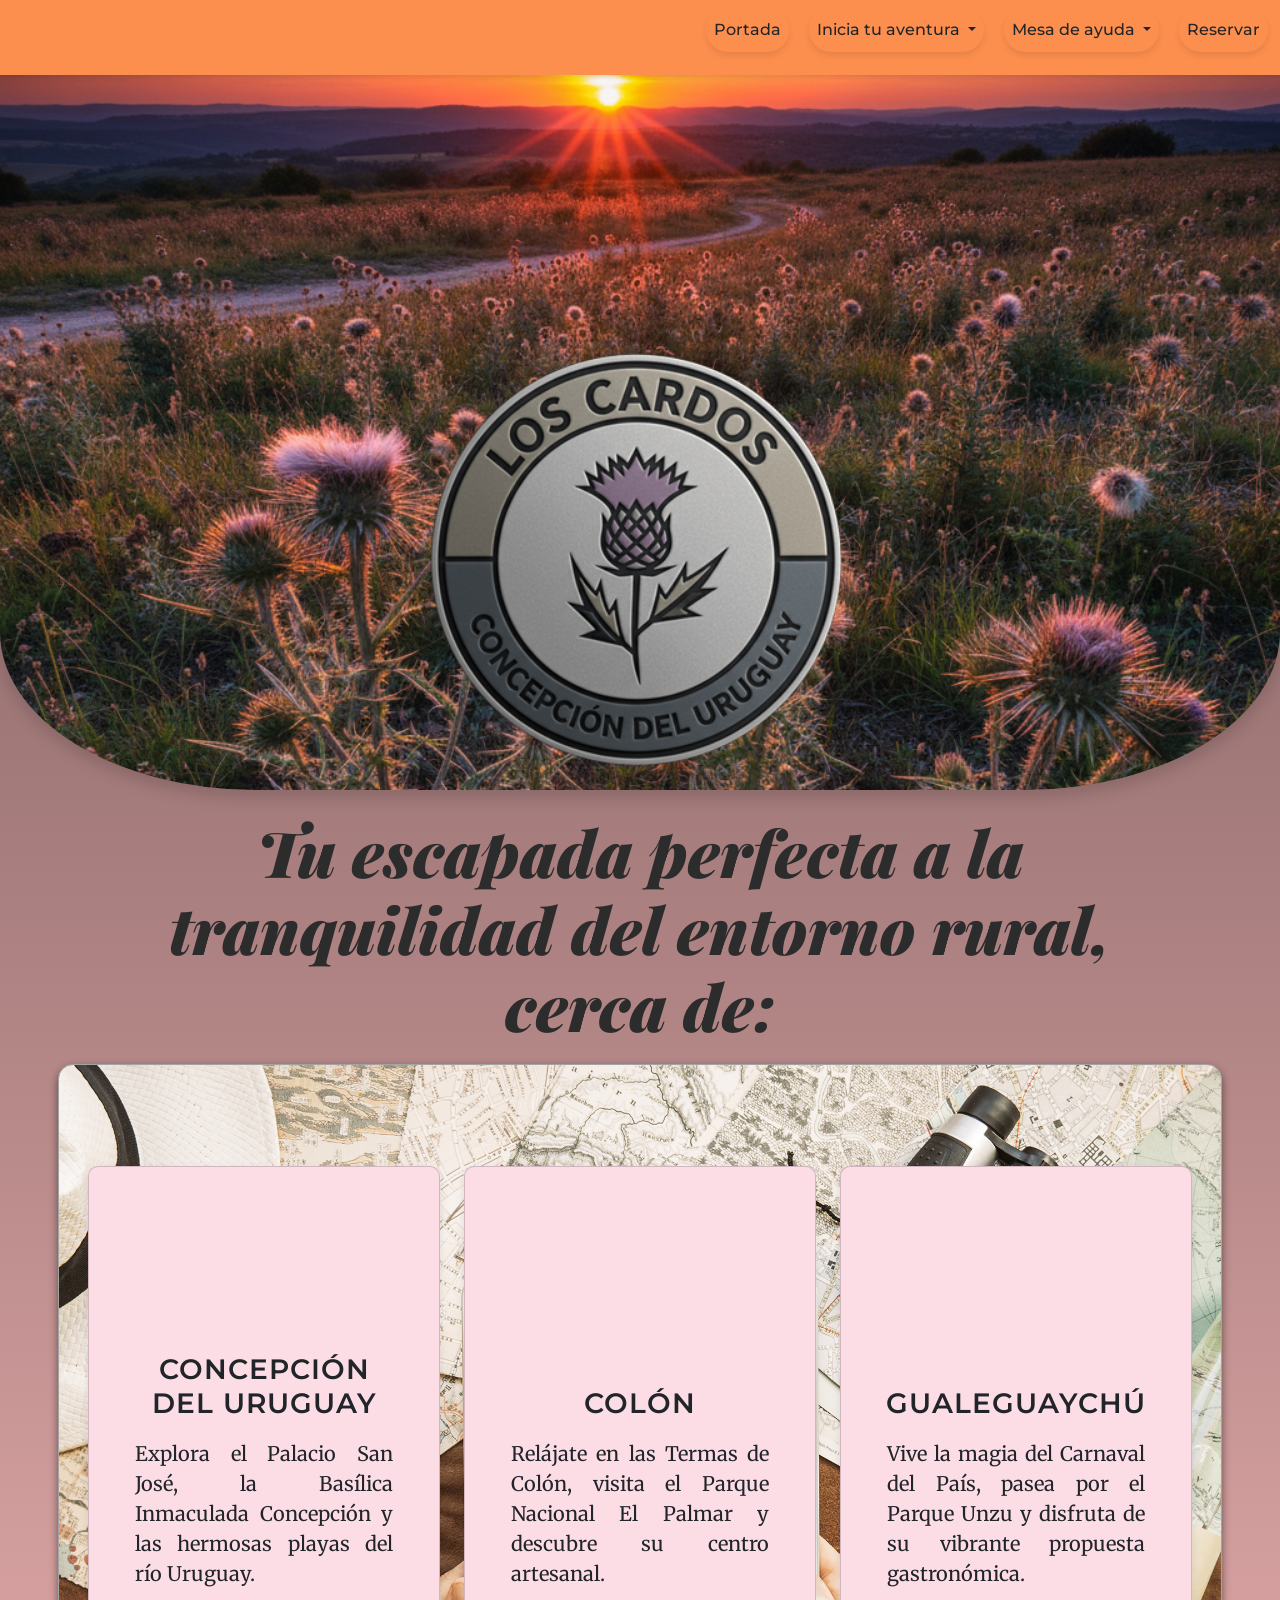
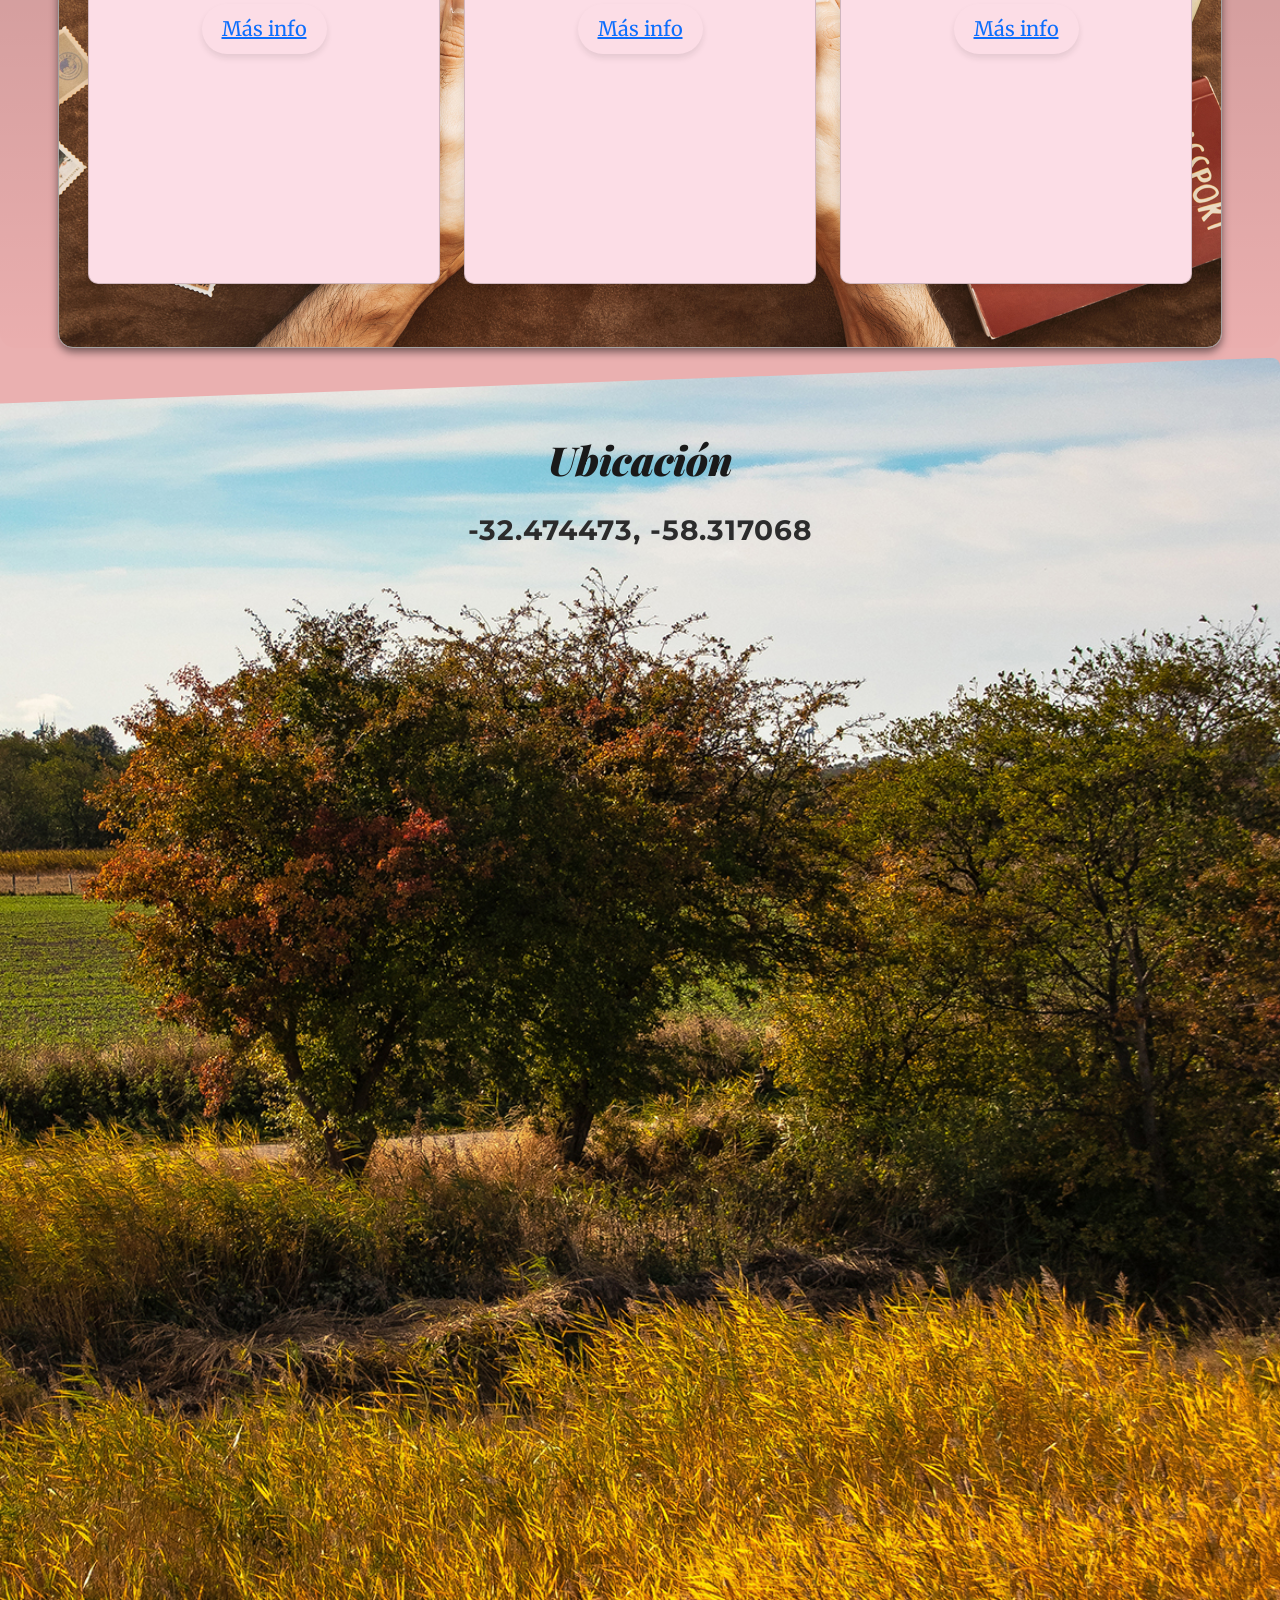
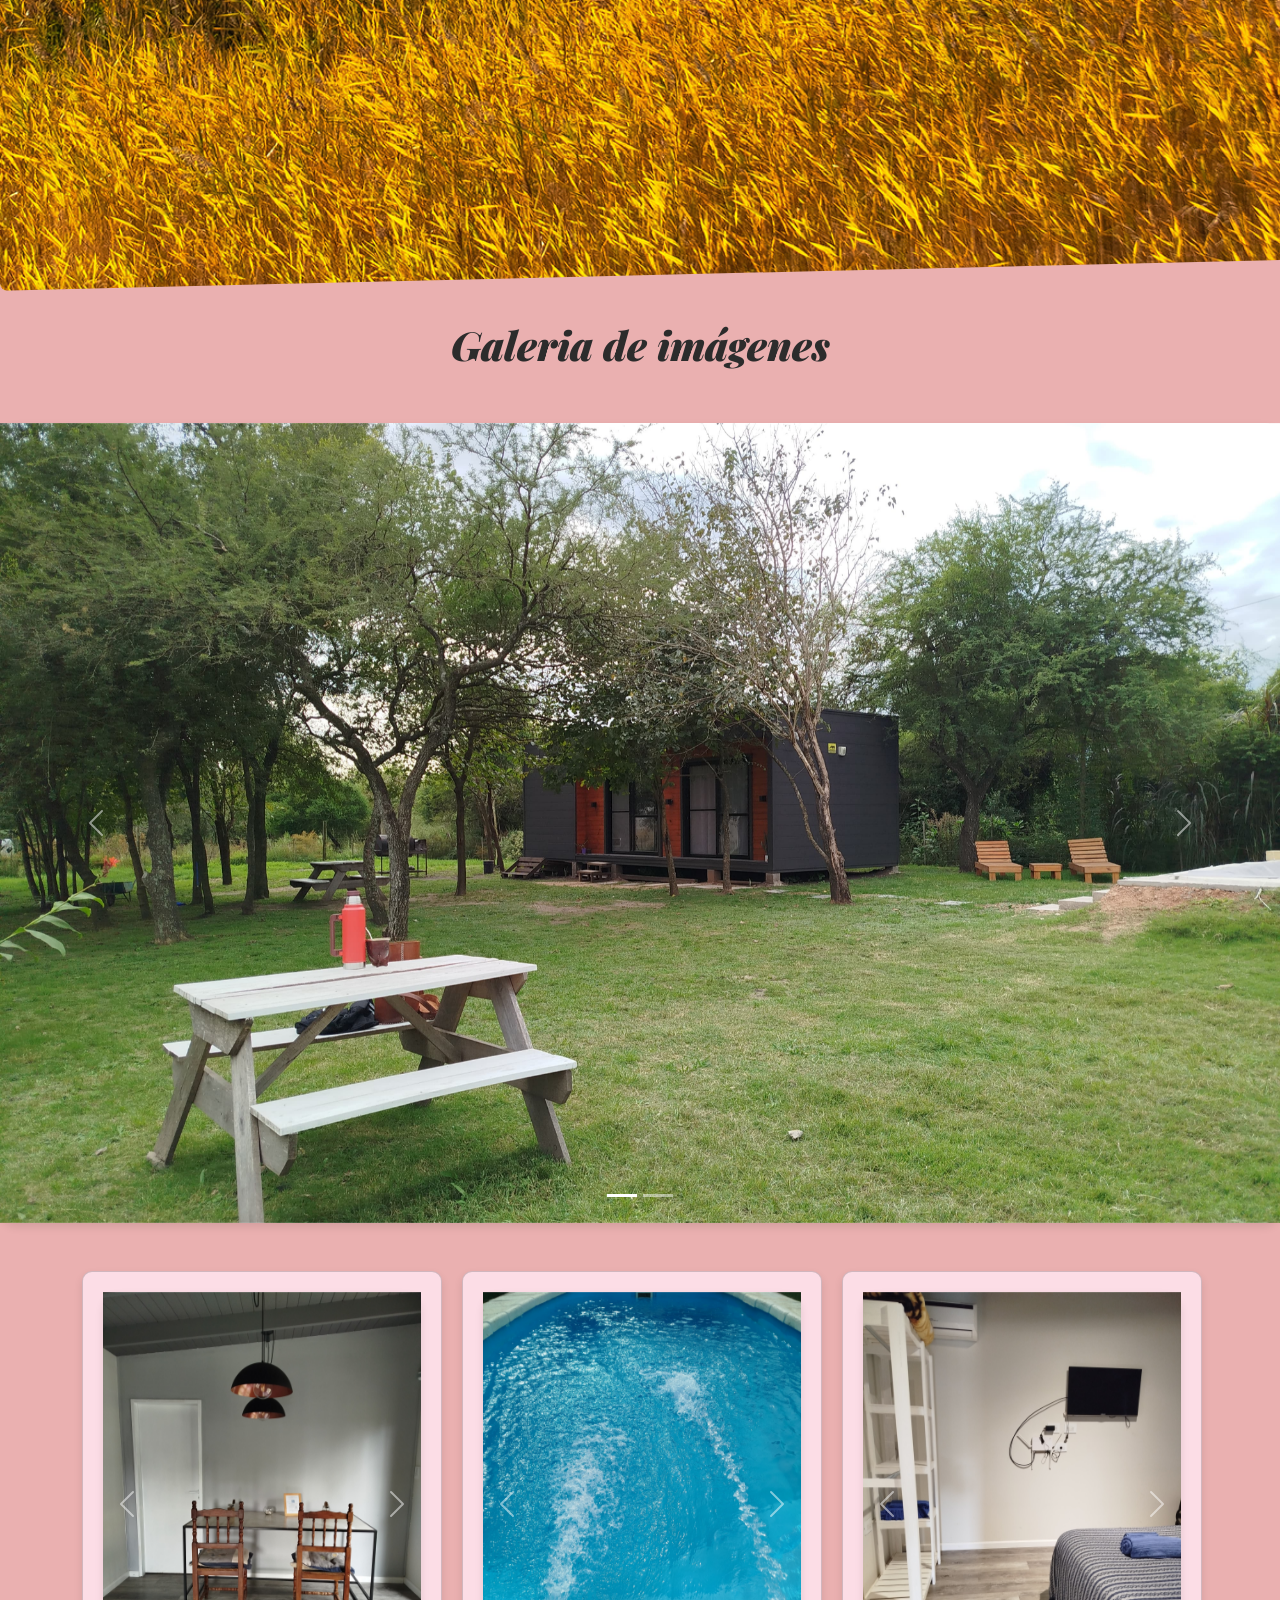
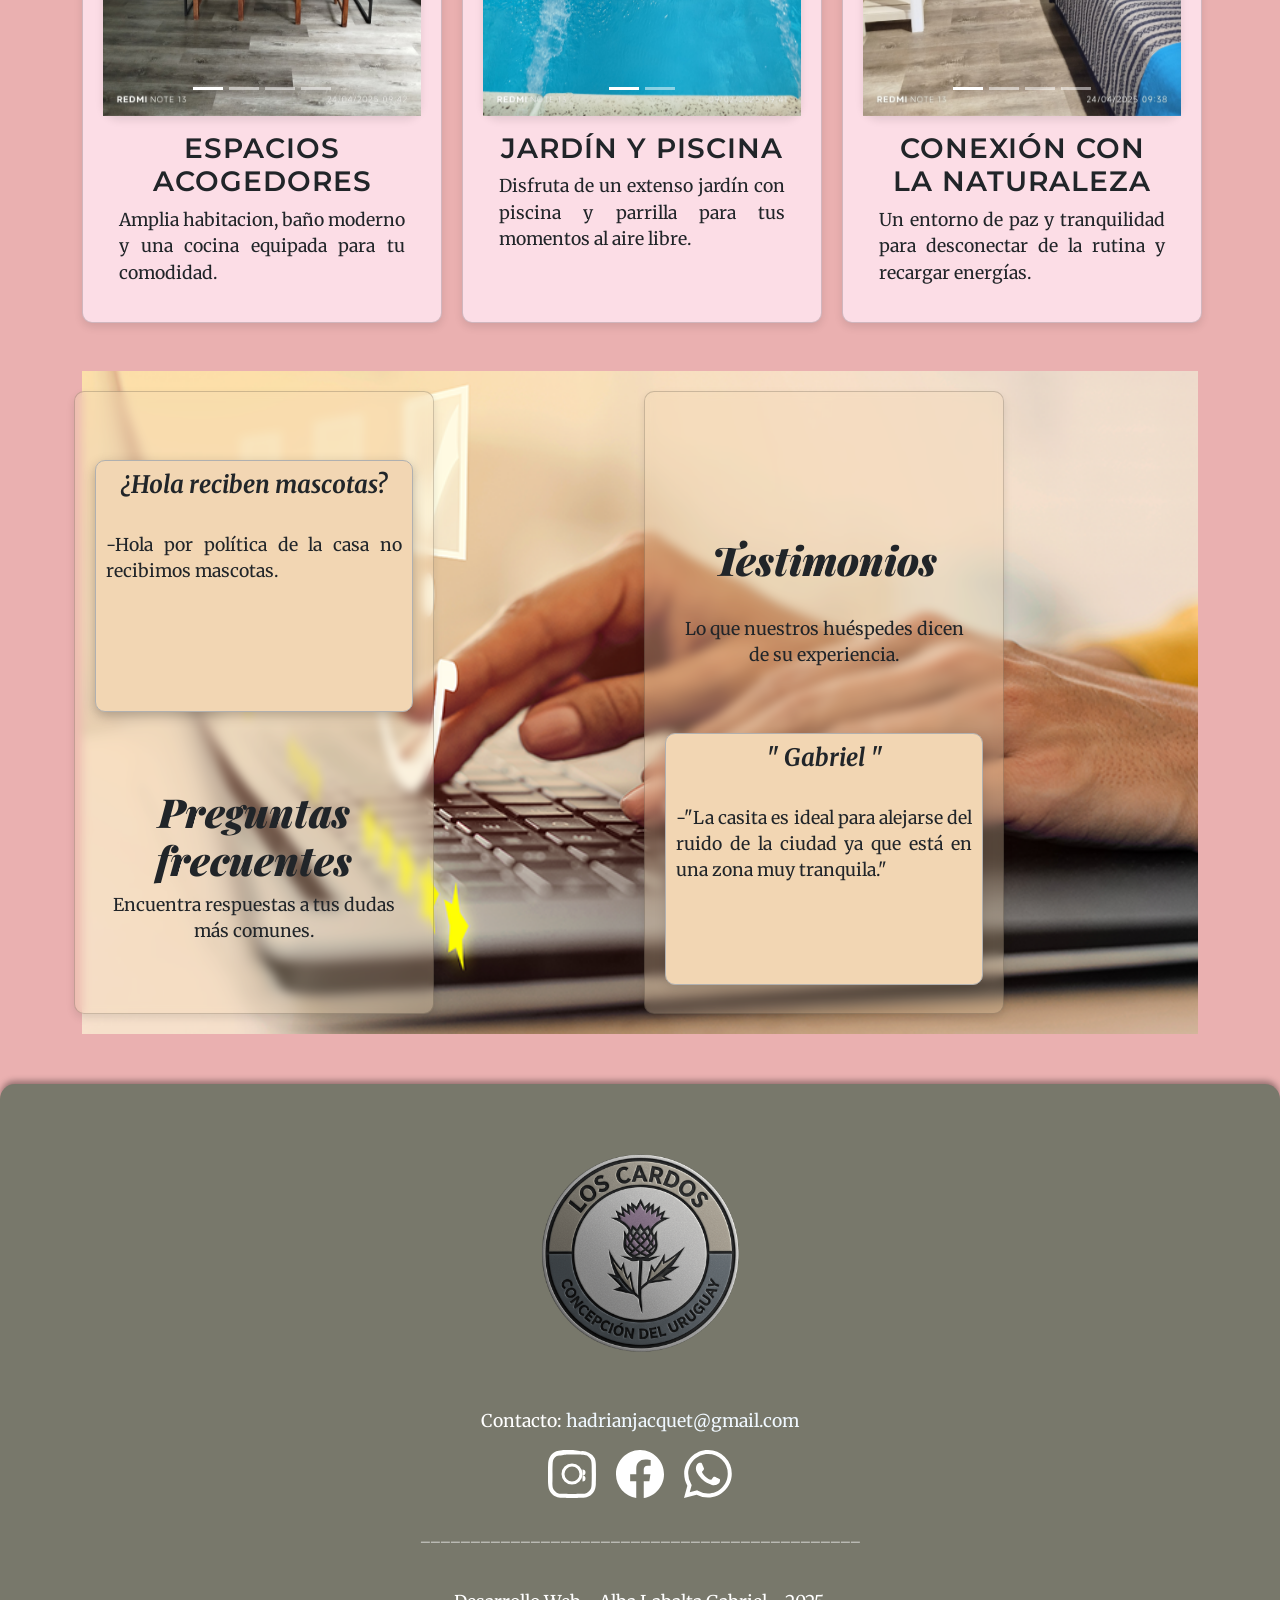
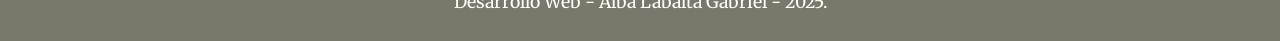
==== commit 50d5c7c7: "agregar politicas de seguridad2" ====
--- a/index.html
+++ b/index.html
@@ -318,9 +318,9 @@
         
         <div class="row g-4">
             <div class="col-md-4">
-                <div class="card h-100">
-
-                    <iframe width="auto" height="auto"
+                <div class="card h-100 cvideo">
+<!-- width="auto" height="auto" -->
+                    <iframe 
                             src="https://www.youtube.com/embed/Rwp_gHtGgK4?si=aoGC3CmnKWby6wrX"
                             title="YouTube video player" frameborder="0"
                             allow="accelerometer; autoplay; clipboard-write; encrypted-media; gyroscope; picture-in-picture; web-share"
@@ -334,8 +334,8 @@
                 </div>
             </div>
             <div class="col-md-4">
-                <div class="card h-100">
-                    <iframe width="auto" height="auto"
+                <div class="card h-100 cvideo">
+                    <iframe 
                             src="https://www.youtube.com/embed/Rk9TwCcIaIY?si=99jY11F8WdvBArkz"
                             title="YouTube video player" frameborder="0"
                             allow="accelerometer; autoplay; clipboard-write; encrypted-media; gyroscope; picture-in-picture; web-share"
@@ -350,9 +350,9 @@
                 </div>
             </div>
             <div class="col-md-4">
-                <div class="card h-100">
+                <div class="card h-100 cvideo">
                    
-                    <iframe width="auto" height="auto"
+                    <iframe 
                             src="https://www.youtube.com/embed/AxN0TkorWFU?si=29gT40d51sZHRNfz"
                             title="YouTube video player" frameborder="0"
                             allow="accelerometer; autoplay; clipboard-write; encrypted-media; gyroscope; picture-in-picture; web-share"
@@ -380,18 +380,18 @@
     <div class="container">
         <div id="mapa-responsive" class="row justify-content-center">
             <div class="col-12 col-md-8 col-lg-12">
-                <div class="mapa-responsive">
+                <div class="mapa-responsive cvideo">
                     <iframe src="https://www.google.com/maps/embed?pb=!1m14!1m12!1m3!1d402.93356729467797!2d-58.31707552621844!3d-32.47432098692351!2m3!1f0!2f0!3f0!3m2!1i1024!2i768!4f13.1!5e1!3m2!1ses-419!2sar!4v1754199110964!5m2!1ses-419!2sar"
-                            width="100" height="100" style="border:1px" allowfullscreen="" loading="lazy"
+                            width="100" height="100" style="border:1px" allowfullscreen="" 
                             referrerpolicy="no-referrer-when-downgrade"></iframe>
-                </div>
+                </div>    <!--   loading="lazy"    -->
             </div>
         </div>
         <div id="mapa-responsive" class="row justify-content-center">
             <div class="col-12 col-md-8 col-lg-12">
-                <div class="mapa-responsive">
+                <div class="mapa-responsive cvideo">
                     <iframe src="https://www.google.com/maps/embed?pb=!4v1754201420920!6m8!1m7!1s4oDftnKgbtbDEUllT1T_Vg!2m2!1d-32.47466763620407!2d-58.31702807894717!3f359.5013285964179!4f-7.232360419520674!5f0.7820865974627469"
-                            width="600" height="450" style="border:1px;" allowfullscreen="" loading="lazy"
+                            width="600" height="450" style="border:1px;" allowfullscreen="" 
                             referrerpolicy="no-referrer-when-downgrade"></iframe>
                 </div>
             </div>
--- a/css/style.css
+++ b/css/style.css
@@ -342,6 +342,19 @@
     height: 95%;
 }
 
+.cvideo {
+    position: relative;
+    width: 100%; 
+    padding-bottom: 56.25%;
+    height: 0;
+    content_vidibility: visible;
+    contain: layout;
+}
+
+.cvideo > iframe {
+    
+    height: 100%;
+}
 
 .footer {
     background-color: var(--color-black-footer);
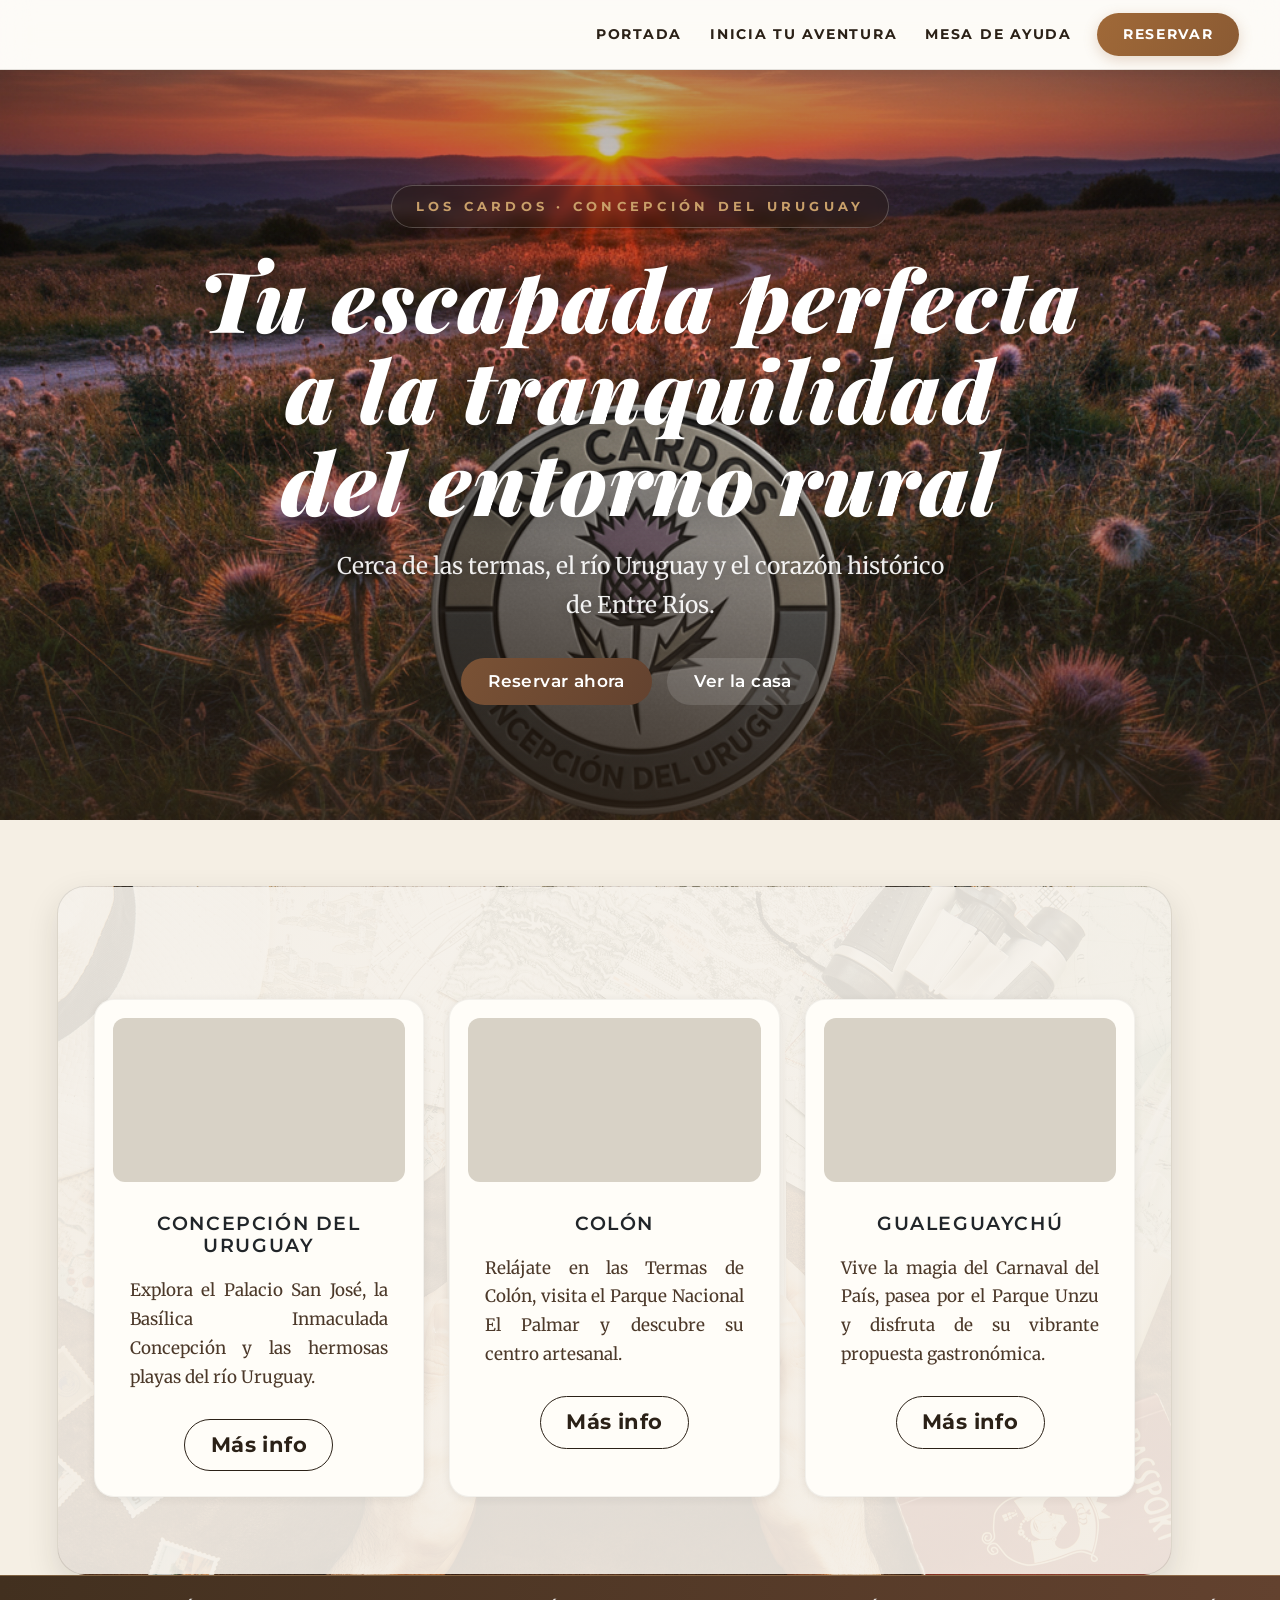
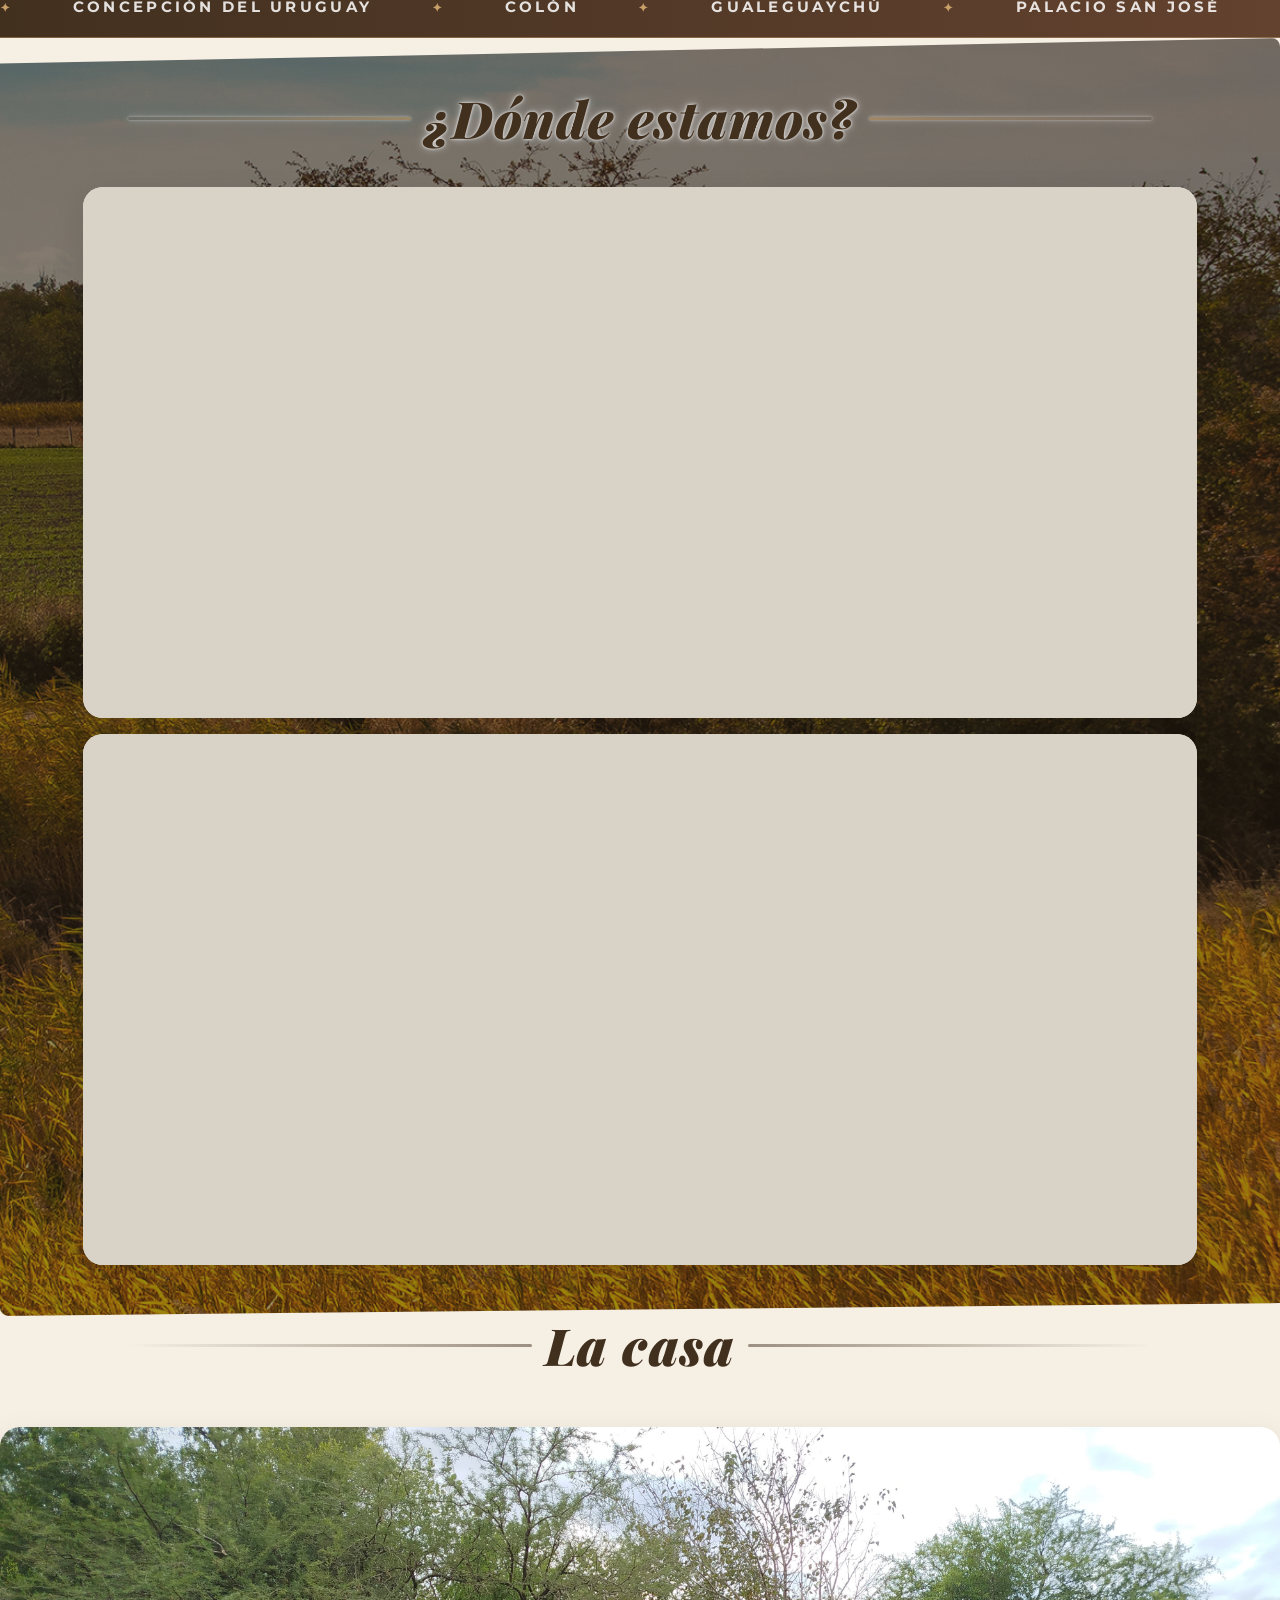
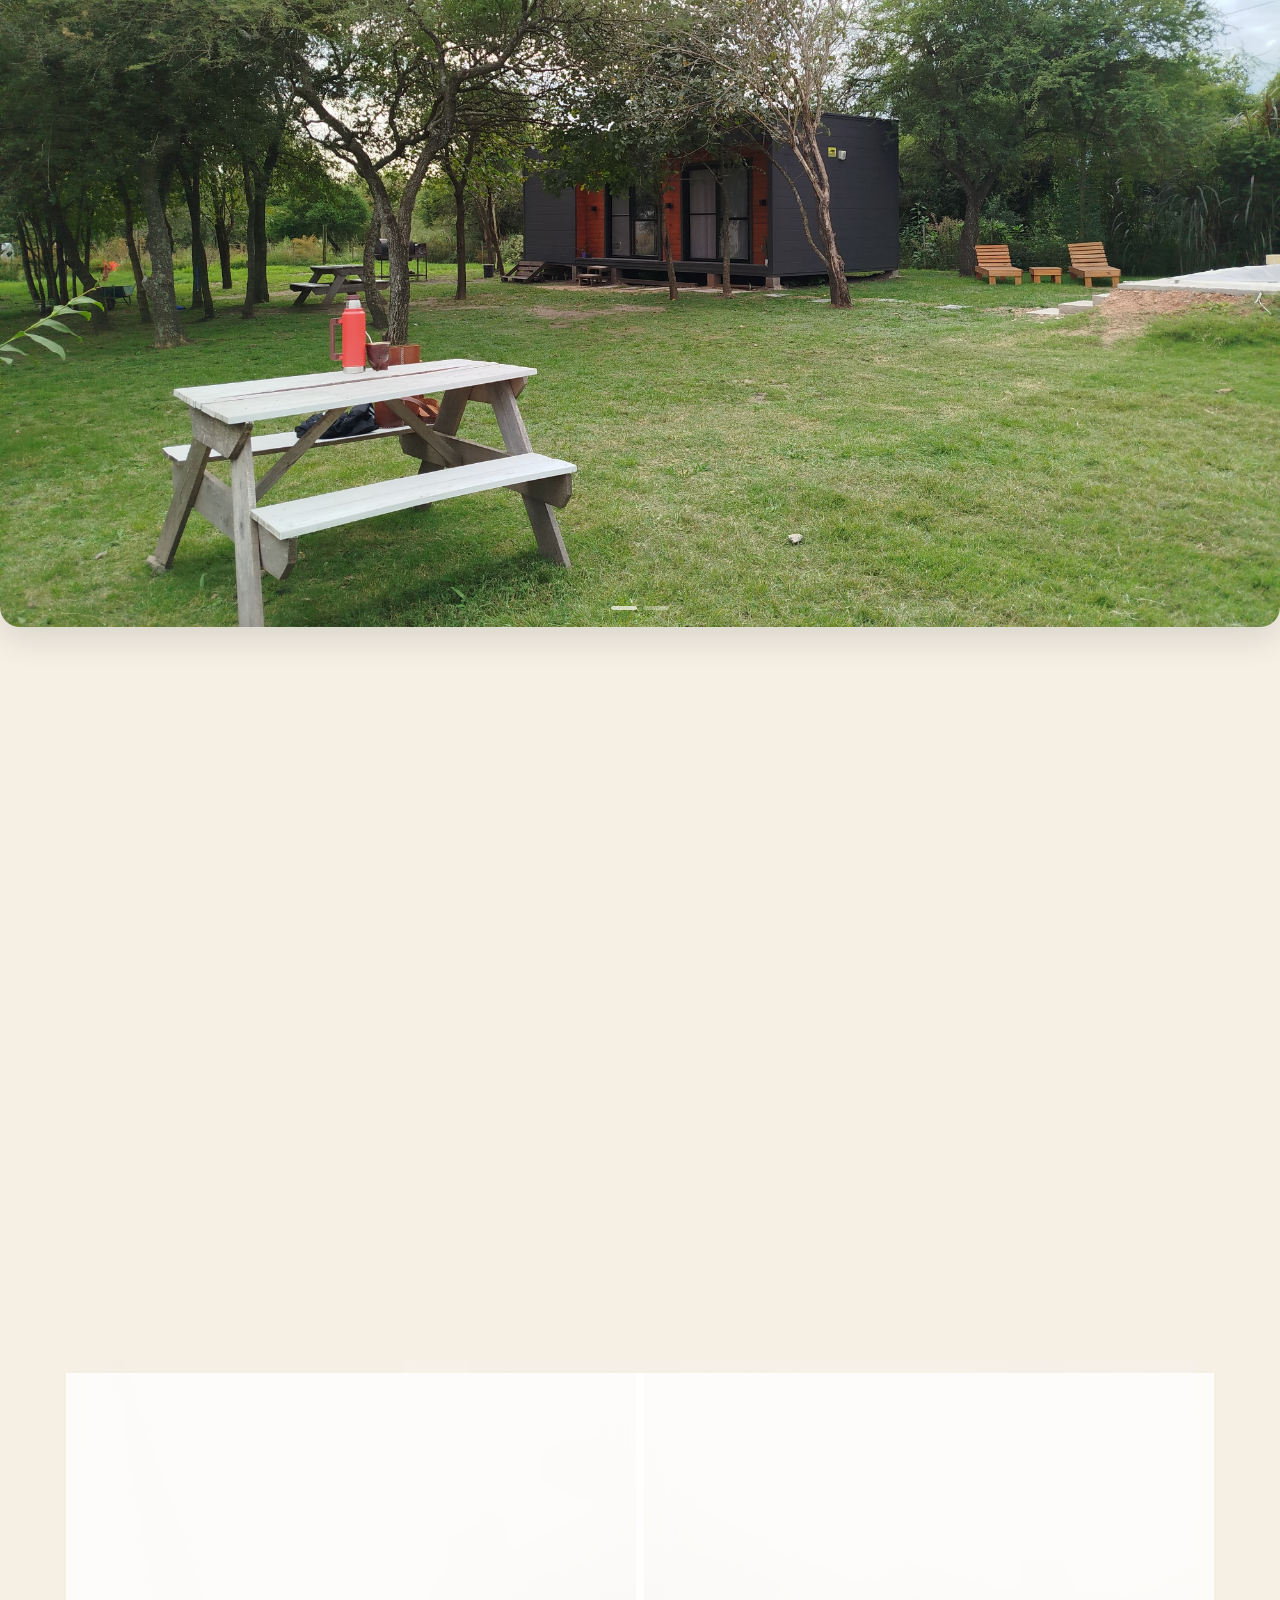
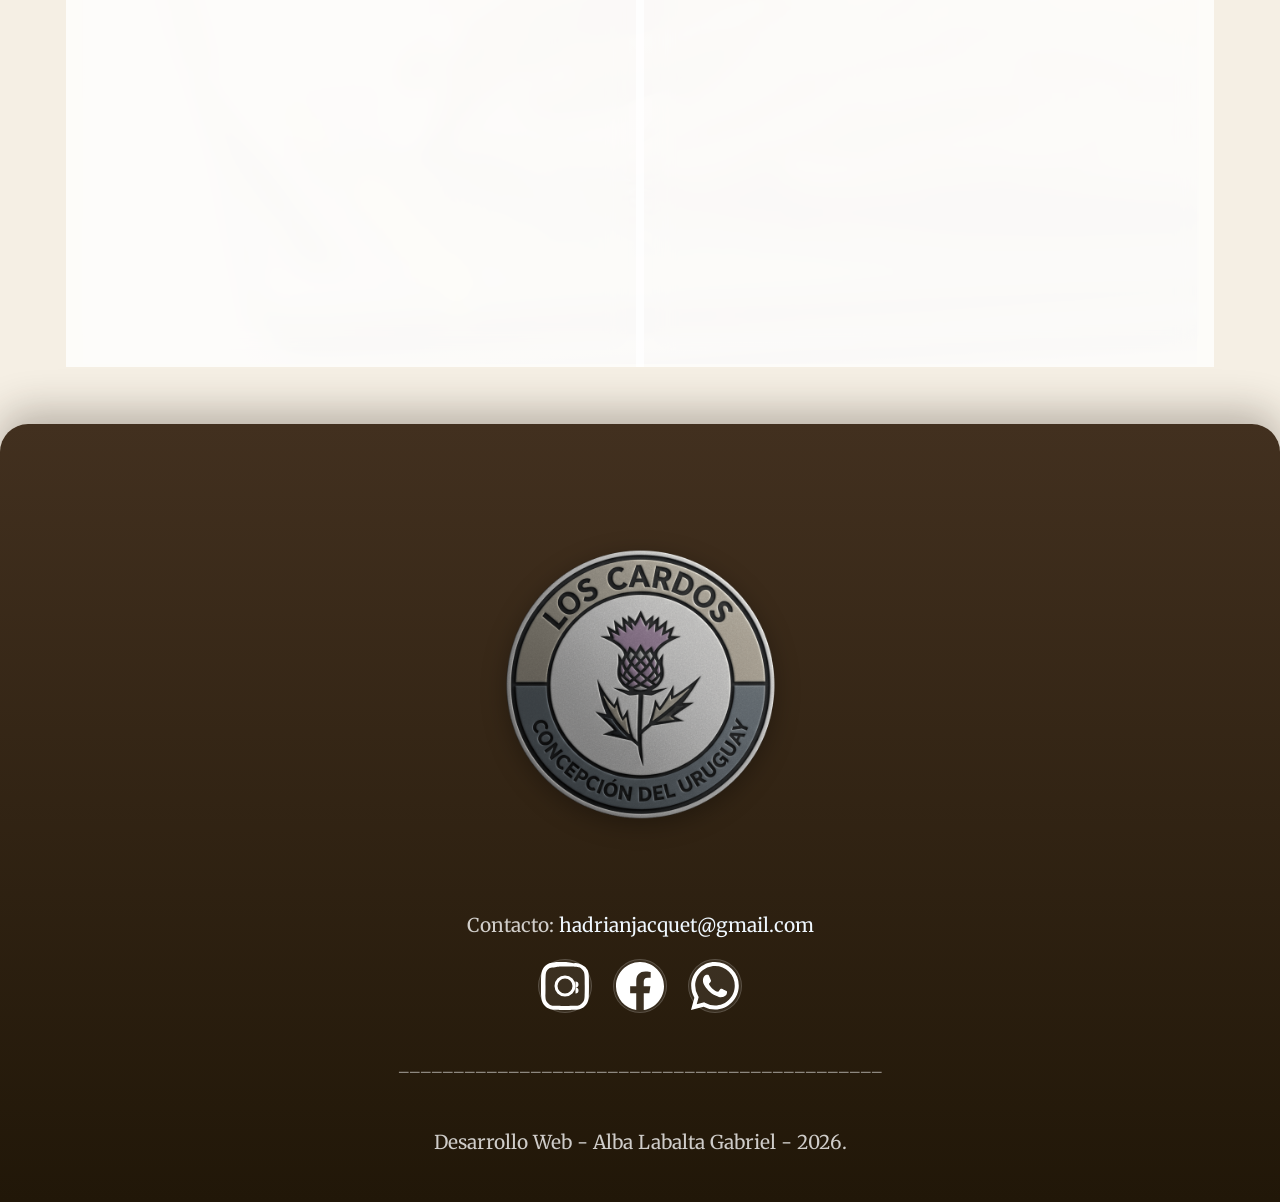
==== commit 614c8ee5: "actualización 4/09/2026" ====
--- a/index.html
+++ b/index.html
@@ -32,11 +32,11 @@
 
               <!--    <a href="#inicio"><img src="fotos/logo/logo_sinfondo.png" alt="logo - Los Cardos - Concepción del Uruguay" class="h-10 w-10" style="left: 5px; width: 10%; height: auto;" ></a>-->
              <li class="nav-item"> 
-                    <a class="btn nav-link btn-secondary " aria-current="page" href="#iniciode">Portada</a>
+                    <a class="nav-link" aria-current="page" href="#iniciode">Portada</a>
                 </li>
 
                <li class="nav-item dropdown">
-                    <a class="btn nav-link btn-secondary dropdown-toggle" href="#" id="navbarDropdownDestino" role="button" data-bs-toggle="dropdown" aria-expanded="false">
+                    <a class="nav-link dropdown-toggle" href="#" id="navbarDropdownDestino" role="button" data-bs-toggle="dropdown" aria-expanded="false">
                         Inicia tu aventura
                     </a>
 
@@ -56,13 +56,13 @@
 
 
                        <li class="nav-item dropdown">
-                    <a class="btn nav-link btn-secondary dropdown-toggle" href="#" id="navbarDropdownDestino" role="button" data-bs-toggle="dropdown" aria-expanded="false">
+                    <a class="nav-link dropdown-toggle" href="#" id="navbarDropdownDestino" role="button" data-bs-toggle="dropdown" aria-expanded="false">
                         Mesa de ayuda
                     </a>
 
                              <ul class="dropdown-menu" aria-labelledby="navbarDropdownDestino">
                                    <li>
-                                 <a class="dropdown-item" href="#faq">Preguntas Frecuentes</a>
+                           <!--      <a class="dropdown-item" href="#faq">Preguntas Frecuentes</a>-->
                                   </li>
                                   <li >
                                    <a class="dropdown-item" href="#testimonios">Testimonios</a>
@@ -295,23 +295,24 @@
 
 
                     <div id="iniciode">
-                    
-                         <img id="iniciodeimagen"src="/fotos/logo/logo2.jpg" class="shadow d-block w-100 iniciodeimagen">
-                    
+                         <img id="iniciodeimagen" src="/fotos/logo/logo2.jpg" class="shadow d-block w-100 iniciodeimagen" alt="Cabaña Los Cardos en Concepción del Uruguay">
+                         <div class="hero-overlay"></div>
+                         <div class="hero-content">
+                             <span class="hero-badge">Los Cardos &middot; Concepción del Uruguay</span>
+                             <h1 class="hero-title">Tu escapada perfecta a la tranquilidad del entorno rural</h1>
+                             <p class="hero-subtitle">Cerca de las termas, el r&iacute;o Uruguay y el coraz&oacute;n hist&oacute;rico de Entre R&iacute;os.</p>
+                             <div class="hero-actions">
+                                 <a href="https://www.booking.com/Share-WfT4M9" class="btn btn-primary btn-hero">Reservar ahora</a>
+                                 <a href="#nuestraCasa" class="btn btn-hero-ghost">Ver la casa</a>
+                             </div>
+                         </div>
                     </div>
 
    
-     <div  id="iniciodetodo"  class="container">
-
-       
-
-
+<div  id="iniciodetodo"  class="container">
 
         <br>
-        <h1 class="text-center section-title" >
-            Tu escapada perfecta a la tranquilidad del entorno rural, cerca de: 
-        </h1>
-       
+        <br>
        
 <div id="mesaayuda1" class="row g-5 justify-content-center ">
           <section id="region" class="py-5  rounded-3">
@@ -373,10 +374,16 @@
    
 </header>
 
-<div id="Donde-estoy" class="py-5 rounded-3">  <!--  section  -->
+<div class="marquee" aria-hidden="true">
+    <div class="marquee-track">
+        <span>Concepción del Uruguay</span><span>Colón</span><span>Gualeguaychú</span><span>Palacio San José</span><span>Termas</span><span>Río Uruguay</span>
+        <span>Concepción del Uruguay</span><span>Colón</span><span>Gualeguaychú</span><span>Palacio San José</span><span>Termas</span><span>Río Uruguay</span>
+    </div>
+</div>
+
+<div id="Donde-estoy" class="py-5 rounded-3">
    <!-- <img src="fotos/separador5b.png" class="img-fluid d-block mx-auto" style="width: 25%; height: auto; max-width: 25%;">-->
-    <h1 class="text-center letras-separadas"> Ubicación</h1>
-    <h3 class="text-center section-title"> -32.474473, -58.317068 </h3>
+    <p class="eyebrow eyebrow-lg">&iquest;D&oacute;nde estamos?</p>
     <div class="container">
         <div id="mapa-responsive" class="row justify-content-center">
             <div class="col-12 col-md-8 col-lg-12">
@@ -403,7 +410,7 @@
 <!--      galeria de imagenes             
 <br>      
 <img src="fotos/separador55a.png" class="img-fluid d-block mx-auto" style="width: 25%; height: auto; max-width: 25%;">-->
-<h1 class="text-center section-title letras-separadas" style="font-weight: 900; "> Galeria de imágenes</h1>
+<p class="eyebrow eyebrow-lg">La casa</p>
 <br>
      <div class="carousel-container justify-content-center">
             
@@ -655,9 +662,12 @@
                 <div class="card h-100">
                     <section id="faq" class="py-5 rounded-3">
                         <div id="mi_carrusel_faq" class="carousel slide" data-bs-ride="carousel">
-                            
+                            <p class="eyebrow">Mesa de ayuda</p>
+                            <br>
+                              <p class="card-text text-center">Encuentra respuestas a tus dudas más comunes.</p>
                             
                             <div id="fa2">
+                               
                                 <div class="carousel-inner">
                                     <div class="carousel-item active">
                                         <h4 class="fst-italic fw-bolder">¿Hola reciben mascotas?</h4>
@@ -694,8 +704,9 @@
                             
                            
                             <div class="card-body">
-                                <h1 class="card-title text-center ">Preguntas frecuentes</h1>
-                                <p class="card-text text-center">Encuentra respuestas a tus dudas más comunes.</p>
+                                
+                            <!--    <h1 class="card-title text-center ">Preguntas frecuentes</h1>-->
+                                
                             </div>
 
                         </div> 
@@ -711,7 +722,8 @@
                             
                            
                             <div class="card-body">
-                                <h1 class="card-title text-center">Testimonios</h1>
+                                <p class="eyebrow">Opiniones</p>
+                               <!-- <h1 class="card-title text-center">Testimonios</h1>-->
                                 <br>
                                 <p class="card-text text-center">Lo que nuestros huéspedes dicen de su experiencia.</p>
                             </div>
@@ -733,10 +745,18 @@
                                         <p> -"Excelente para purificar la mente. La paz y la serenidad de la zona superaron mis expectativas."</p>
                                         <br>
                                     </div>
-                                </div>
-
-                                <div class="text-center">
-                                    <a id="testimonio_open"></a>
+                                    <div class="carousel-item">
+                                        <h4 class="fst-italic fw-bolder">" Martín "</h4>
+                                        <br>
+                                        <p> -"La casa impecable y el parque enorme. Aprovechamos para ir a las termas y al Palacio San José, todo muy cerca."</p>
+                                        <br>
+                                    </div>
+                                    <div class="carousel-item">
+                                        <h4 class="fst-italic fw-bolder">" Lucía "</h4>
+                                        <br>
+                                        <p> -"Ideal para descansar en familia. La piscina, la parrilla y el entorno natural nos hicieron pasar unos días inolvidables."</p>
+                                        <br>
+                                    </div>
                                 </div>
                             </div>
                         </div>        
@@ -757,7 +777,7 @@
       <!--  <p class="text-center">&copy; 2025 LOS CARDOS Concepción del Uruguay. </p> -->
        
 
-        <img src="/fotos/logo/logosinfondo.png" alt="Descripción de la imagen" style="width: 25%; height: auto;">
+        <img src="/fotos/logo/logosinfondo.png" alt="Descripción de la imagen" style="width: 35%; height: auto;">
 
  <p class="text-center">Contacto: <a href="mailto:hadrianjacquet@gmail.com" style="color: aliceblue;">hadrianjacquet@gmail.com</a> </p>
 
@@ -784,7 +804,7 @@
         <br>
          <p class="text-center"> ____________________________________________ </p>
          <br>
-         <p class="text-center"> Desarrollo Web - Alba Labalta Gabriel - 2025.
+         <p class="text-center"> Desarrollo Web - Alba Labalta Gabriel - 2026.
         </p>
     </div>
 </footer>
@@ -800,7 +820,27 @@
     crossorigin="anonymous">
 </script> 
 <script src="https://cdn.jsdelivr.net/npm/@popperjs/core@2.11.8/dist/umd/popper.min.js" ></script>
-    
+<script>
+    (function () {
+        var sections = [].slice.call(document.querySelectorAll('#iniciode, #Donde-estoy, #region, #nuestraCasa, #faq, #testimonios, #contacto'));
+        function reveal(el) { el.classList.add('visible'); }
+        if (!('IntersectionObserver' in window)) {
+            sections.forEach(function (el) { el.classList.add('section-reveal'); reveal(el); });
+            return;
+        }
+        sections.forEach(function (el) { el.classList.add('section-reveal'); });
+        var observer = new IntersectionObserver(function (entries) {
+            entries.forEach(function (entry) {
+                if (entry.isIntersecting) {
+                    reveal(entry.target);
+                    observer.unobserve(entry.target);
+                }
+            });
+        }, { threshold: 0.12 });
+        sections.forEach(function (el) { observer.observe(el); });
+    })();
+</script>
+
  
 </body>
 </html>
--- a/css/style.css
+++ b/css/style.css
@@ -1,380 +1,990 @@
-/* ==================================== */
-/*  VARIABLES Y ESTILOS GLOBALES      */
-/* ==================================== */
+/* ================================================================
+   LOS CARDOS - Diseño moderno (rural-lujo)
+   Todas las clases/IDs originales se mantienen; solo cambia el look.
+   ================================================================ */
+
+/* ---------- Variables y base ---------- */
 :root {
-    --color-primary-gray: #4a4a4a; 
-    --color-dark-gray: #2c2c2c; 
-    --color-black-footer: #78786B; 
-    --color-medium-gray-accent: #808080;
-    --color-medium-gray-accent2: #B0EACD;
-   --color-light-gray-background: #eab0b0; 
-  
-    --color-white: #ffffff;
-    --font-family-base: 'Merriweather', serif;
-    --transition-ease: all 0.4s ease-in-out;
-    /* Fuentes */
+    --bg: #f5efe4;
+    --bg-soft: #ecdfc9;
+    --surface: #fffdf8;
+    --surface-2: #faf3e6;
+    --ink: #2b2117;
+    --ink-soft: #4c392a;
+    --muted: #7b6850;
+    --primary: #63422f;
+    --primary-deep: #42301f;
+    --primary-ghost: rgba(99, 66, 47, 0.09);
+    --accent: #a06938;
+    --accent-deep: #8a5a33;
+    --accent-soft: #f3e7d6;
+    --gold: #c9a06a;
+    --danger: #c2403c;
+    --line: rgba(43, 33, 23, 0.12);
+    --white: #ffffff;
+    --radius: 20px;
+    --radius-lg: 28px;
+    --shadow-sm: 0 2px 10px rgba(33, 29, 24, 0.07);
+    --shadow-md: 0 12px 32px rgba(33, 29, 24, 0.12);
+    --shadow-lg: 0 28px 64px rgba(33, 29, 24, 0.17);
     --fontPlayfair: 'Playfair Display', serif;
     --fontMontserrat: 'Montserrat', sans-serif;
     --fontMerriweather: 'Merriweather', serif;
+    --ease: all 0.35s cubic-bezier(0.25, 0.46, 0.45, 0.94);
+}
+
+html {
+    scroll-behavior: smooth;
+    font-size: clamp(15px, 0.75vw + 13px, 17px);
 }
 
 body {
-    font-family: var(--font-family-base);
-    background-color: var(--color-light-gray-background);
+    font-family: var(--fontMerriweather);
+    background-color: var(--bg);
+    background-image: radial-gradient(circle at 15% 5%, rgba(201, 160, 106, 0.09), transparent 42%),
+        radial-gradient(circle at 85% 90%, rgba(99, 66, 47, 0.07), transparent 45%);
+    background-attachment: fixed;
+    color: var(--ink);
     margin: 0;
     padding: 0;
-}
-
+    line-height: 1.7;
+    -webkit-font-smoothing: antialiased;
+}
+
+::selection {
+    background: rgba(201, 111, 63, 0.25);
+    color: var(--ink);
+}
+
+::-webkit-scrollbar {
+    width: 11px;
+}
+
+::-webkit-scrollbar-track {
+    background: var(--bg-soft);
+}
+
+::-webkit-scrollbar-thumb {
+    background: linear-gradient(var(--primary), var(--accent));
+    border-radius: 8px;
+}
+
+img {
+    border-style: none;
+    max-width: 100%;
+}
+
+/* ---------- Tipografía ---------- */
 h1, h2 {
-            font-family: 'Playfair Display', serif;
-            font-weight: 900; 
-            font-style: italic;
-            color: #1a1a1a;
-            margin-top: 1.5em;
-        }
+    font-family: var(--fontPlayfair);
+    font-weight: 900;
+    font-style: italic;
+    color: var(--ink);
+    letter-spacing: 0.02em;
+    line-height: 1.12;
+    text-wrap: balance;
+}
+
+h1 {
+    font-size: clamp(1.7rem, 1.1rem + 2.8vw, 2.9rem);
+    margin: 0.6em 0 0.4em;
+}
+
+h2 {
+    font-size: clamp(1.4rem, 1.05rem + 2vw, 2.3rem);
+    margin: 0.8em 0 0.4em;
+}
 
 h3 {
-            font-family: 'Montserrat', sans-serif;
-            font-weight: 600; 
-            text-transform: uppercase;
-            letter-spacing: 1px;
-            color: #007bff; 
-        }
-
-        
-        p {
-            font-family: 'Merriweather', serif;
-            font-size: 1.1em;
-            text-align: justify;
-        }
-
-
+    font-family: var(--fontMontserrat);
+    font-weight: 600;
+    font-size: clamp(0.95rem, 0.85rem + 0.5vw, 1.1rem);
+    text-transform: uppercase;
+    letter-spacing: 1.6px;
+    color: var(--primary);
+    margin: 0 0 0.5em;
+}
+
+p {
+    font-family: var(--fontMerriweather);
+    font-size: clamp(1rem, 0.95rem + 0.25vw, 1.125rem);
+    text-align: justify;
+    color: var(--ink-soft);
+    text-wrap: pretty;
+}
+
+.section-title {
+    color: var(--ink);
+    font-weight: 700;
+    margin: 8px 0 22px;
+    position: relative;
+    display: inline-block;
+    padding-bottom: 14px;
+}
+
+.section-title::after {
+    content: '';
+    position: absolute;
+    left: 50%;
+    bottom: 0;
+    transform: translateX(-50%);
+    width: 72px;
+    height: 4px;
+    border-radius: 4px;
+    background: linear-gradient(90deg, var(--accent), var(--gold));
+}
+
+.letras-separadas {
+    letter-spacing: 0.28rem;
+    text-transform: uppercase;
+    margin: 20px 10px;
+    padding: 10px;
+}
+
+.eyebrow {
+    font-family: var(--fontMontserrat);
+    font-size: 1.78rem;
+    font-weight: 700;
+    letter-spacing: 0.3em;
+    text-transform: uppercase;
+    color: var(--accent);
+    text-align: center;
+    margin: 0 0 0.6rem;
+    display: flex;
+    align-items: center;
+    justify-content: center;
+    gap: 0.8rem;
+    position: relative;
+}
+
+.eyebrow::before,
+.eyebrow::after {
+    content: '';
+    width: 34px;
+    height: 1px;
+    background: linear-gradient(90deg, transparent, var(--accent));
+}
+
+.eyebrow::after {
+    background: linear-gradient(90deg, var(--accent), transparent);
+}
+
+.eyebrow-lg {
+    font-family: var(--fontPlayfair);
+    font-style: italic;
+    font-weight: 900;
+    font-size: clamp(2rem, 1.2rem + 3vw, 3rem);
+    text-transform: none;
+    letter-spacing: 0.02em;
+    width: 80%;
+    max-width: 80%;
+    margin: 0 auto 1.4rem;
+    line-height: 1.15;
+    color: var(--primary-deep);
+}
+
+.eyebrow-lg::before,
+.eyebrow-lg::after {
+    content: '';
+    display: block;
+    flex: 1;
+    min-width: 28px;
+    height: 3px;
+    border-radius: 3px;
+    opacity: 0.5;
+}
+
+.eyebrow-lg::before {
+    background: linear-gradient(90deg, transparent, currentColor);
+}
+
+.eyebrow-lg::after {
+    background: linear-gradient(90deg, currentColor, transparent);
+}
+
+#Donde-estoy .eyebrow {
+    color: var(--primary-deep);
+    text-shadow: 0 0 3px #ffffff, 0 0 8px rgba(255, 255, 255, 0.55);
+}
+
+#Donde-estoy .eyebrow::before,
+#Donde-estoy .eyebrow::after {
+    box-shadow: 0 0 3px #ffffff, 0 0 8px rgba(255, 255, 255, 0.55);
+}
+
+#Donde-estoy .eyebrow::before,
+#Donde-estoy .eyebrow::after {
+    background: linear-gradient(90deg, transparent, var(--gold));
+}
+
+#Donde-estoy .eyebrow::after {
+    background: linear-gradient(90deg, var(--gold), transparent);
+}
+
+#Donde-estoy, #region, #nuestraCasa, #faq, #testimonios, #contacto {
+    scroll-margin-top: 88px;
+}
+
+.btn:focus-visible {
+    outline: 3px solid rgba(160, 105, 56, 0.55);
+    outline-offset: 2px;
+}
+
+/* ---------- Navbar ---------- */
 .navbar {
-    
-    background-color: #fd8f4e; 
-    text-align: left;
-    
-    box-shadow: 0 2px 4px rgba(0,0,0,.1); 
-    border-bottom: 3px solid var(--colorStructuralGray); 
+    background: rgba(255, 255, 255, 0.72);
+    -webkit-backdrop-filter: blur(16px) saturate(1.4);
+    backdrop-filter: blur(16px) saturate(1.4);
+    border-bottom: 1px solid var(--line);
+    box-shadow: var(--shadow-sm);
+    padding: 0.6rem 1.5rem;
+    min-height: 70px;
 }
 
 .navbar-brand, .nav-link {
-  
-    color: var(--colorPrimaryDark) !important; 
+    color: var(--ink) !important;
+    font-family: var(--fontMontserrat);
+    font-weight: 600;
+    letter-spacing: 0.3px;
+    transition: var(--ease);
+}
+
+.navbar .navbar-nav {
+    align-items: center;
+    gap: 0.35rem;
+}
+
+.navbar .nav-link {
+    color: var(--ink) !important;
+    font-family: var(--fontMontserrat);
+    font-size: clamp(0.7rem, 0.58rem + 0.42vw, 0.85rem);
+    font-weight: 700;
+    text-transform: uppercase;
+    letter-spacing: 0.12em;
+    position: relative;
+    padding: 0.6rem 0.55rem;
+    margin: 0 0.15rem;
+    transition: color 0.25s ease;
+}
+
+.navbar .nav-link::after {
+    content: '';
+    position: absolute;
+    left: 0.55rem;
+    right: 0.55rem;
+    bottom: 0.15rem;
+    height: 2px;
+    border-radius: 2px;
+    background: var(--accent);
+    transform: scaleX(0);
+    transform-origin: left;
+    transition: transform 0.3s ease;
+}
+
+.navbar .nav-link:hover {
+    color: var(--accent-deep) !important;
+}
+
+.navbar .nav-link:hover::after {
+    transform: scaleX(1);
+}
+
+.navbar .nav-link.btn-secondary {
+    background: linear-gradient(120deg, var(--accent), var(--accent-deep));
+    border: none;
+    border-radius: 999px;
+    box-shadow: 0 4px 14px rgba(160, 105, 56, 0.25);
+    color: var(--white) !important;
+    display: inline-block;
+    padding: 0.6rem 1.5rem;
+    margin-left: 0.5rem;
+    text-transform: uppercase;
+}
+
+.navbar .nav-link.btn-secondary::after {
+    display: none;
+}
+
+.navbar .nav-link.btn-secondary:hover {
+    background: linear-gradient(120deg, var(--accent-deep), var(--primary-deep));
+    color: var(--white) !important;
+    transform: translateY(-2px);
+    box-shadow: 0 10px 26px rgba(138, 90, 51, 0.4);
+}
+
+.navbar-dark .navbar-toggler {
+    border: 1px solid rgba(33, 29, 24, 0.28);
+    border-radius: 12px;
+    padding: 0.45rem 0.7rem;
+}
+
+.navbar-dark .navbar-toggler:focus {
+    box-shadow: 0 0 0 3px rgba(99, 66, 47, 0.18);
+}
+
+.navbar-dark .navbar-toggler-icon {
+    background-image: url("data:image/svg+xml,%3csvg xmlns='http://www.w3.org/2000/svg' viewBox='0 0 30 30'%3e%3cpath stroke='%23211d18' stroke-linecap='round' stroke-miterlimit='10' stroke-width='2' d='M4 7h22M4 15h22M4 23h22'/%3e%3c/svg%3e");
+}
+
+.dropdown-menu {
+    background: rgba(255, 255, 255, 0.92);
+    -webkit-backdrop-filter: blur(14px);
+    backdrop-filter: blur(14px);
+    border: 1px solid var(--line);
+    border-radius: 16px;
+    box-shadow: var(--shadow-md);
+    padding: 0.5rem;
+    margin-top: 0.6rem;
+}
+
+.dropdown-item {
+    color: var(--ink);
     font-family: var(--fontMontserrat);
     font-weight: 500;
-    transition: color 0.2s ease-in-out;
-}
-
-
-.nav-link {
-    
-    background-color: transparent !important;
-}
-
-.nav-link:hover, 
-.nav-item.dropdown:hover > .nav-link {
-    
-    color: var(--colorBackgroundBase) !important; 
-    background-color: #fd8f4e !important; 
-}
-
-.navItem a:hover {
-    
-    color: var(--colorAccentPrimary);
-    background-color: #fd8f4e ; 
-}
-
-.nav-item .btn {
-     margin-left: 20px; 
-     padding-left: 10px;
-     padding-right: 10px; 
-}
-
-
-#openAuthModal {
-    background-color: var(--colorAccentPrimary) !important; 
-    color: var(--colorBackgroundBase) !important; 
-    font-weight: 700;
-    margin-left: 15px;
-    padding: 10px 20px !important;
-}
-
-#openAuthModal:hover {
-    background-color: var(--colorAccentSecondary) !important; 
-    color: var(--colorPrimaryDark) !important; 
-}
-
-
-
-.dropdown-menu {
-    
-    background-color: #fd8f4e ; 
-   
-    border: 1px solid var(--colorStructuralGray);
-    box-shadow: 0 4px 6px rgba(0, 0, 0, 0.1);
-    font-family: var(--fontMontserrat); 
-}
-
-.dropdown-item {
-    
-    color: var(--colorTextContrast); 
-    padding: 8px 20px;
-    transition: background-color 0.2s ease, color 0.2s ease;
+    font-size: 0.95rem;
+    padding: 0.62rem 0.95rem;
+    border-radius: 10px;
+    transition: var(--ease);
 }
 
 .dropdown-item:hover,
 .dropdown-item:focus {
-    
-    background-color: var(--colorAccentSecondary);
-    color: #ff5e00;
-}
-
-
-
+    background: var(--primary-ghost);
+    color: var(--primary);
+    padding-left: 1.2rem;
+}
+
+
+/* ---------- Hero ---------- min(100vh, calc(110vw * 0.74)); */
 .hero-section {
-    background: linear-gradient(rgba(0,0,0,0.5), rgb(219 9 9 / 1%)); 
-  
-    color: #000000;
+    background: var(--bg);
+    color: var(--ink);
     text-align: center;
-    padding-top: -16px ;
-    border-radius: 0 0 15px 15px; 
-    margin-bottom: 10px;
-}
-.hero-section h1 {
-    font-size: 4rem;
+    padding-top: 70px;
+    margin-bottom: 0;
+}
+
+#iniciode {
+    position: relative;
+    height: 100%;
+    min-height: 750px;
+    width: 100%;
+    overflow: hidden;
+}
+
+#iniciodeimagen {
+    position: absolute;
+    inset: 0;
+    width: 100%;
+    height: 100%;
+    object-fit: cover;
+    display: block;
+    filter: saturate(1.05) contrast(1.02);
+    animation: heroFade 1.1s ease both;
+}
+
+.hero-overlay {
+    position: absolute;
+    inset: 0;
+    background:
+        linear-gradient(180deg, rgba(43, 31, 20, 0.35) 0%, rgba(43, 31, 20, 0.1) 40%, rgba(43, 31, 20, 0.78) 100%);
+    z-index: 1;
+}
+
+.hero-content {
+    position: absolute;
+    z-index: 2;
+    inset: 0;
+    display: flex;
+    flex-direction: column;
+    justify-content: center;
+    align-items: center;
+    text-align: center;
+    padding: 0 1.25rem;
+    max-width: 980px;
+    margin: 0 auto;
+    color: var(--white);
+}
+
+.hero-badge {
+    font-family: var(--fontMontserrat);
+    font-size: 0.78rem;
+    font-weight: 700;
+    letter-spacing: 0.32em;
+    text-transform: uppercase;
+    color: var(--gold);
+    background: rgba(43, 31, 20, 0.35);
+    border: 1px solid rgba(255, 255, 255, 0.22);
+    border-radius: 999px;
+    padding: 0.55rem 1.4rem;
+    margin-bottom: 1.4rem;
+    -webkit-backdrop-filter: blur(6px);
+    backdrop-filter: blur(6px);
+}
+
+.hero-title {
+    font-family: var(--fontPlayfair);
+    font-style: italic;
     font-weight: 900;
-    margin-bottom: 20px;
-}
-.hero-section h2 {
-    font-size: 3.0rem;
-    font-weight: 400;
-    margin-bottom: 20px;
-}
-.hero-section p {
-    font-size: 1.25rem;
-    max-width: 800px;
-    margin: 0 auto 5px auto;
-}
-
-
-.section-title {
-    color: var(--color-dark-gray);
+    font-size: clamp(2.35rem, 1.2rem + 5.2vw, 5rem);
+    line-height: 1.08;
+    color: var(--white);
+    text-shadow: 0 6px 30px rgba(0, 0, 0, 0.35);
+    text-wrap: balance;
+    margin: 0 0 1.1rem;
+}
+
+.hero-subtitle {
+    font-family: var(--fontMerriweather);
+    font-size: clamp(1rem, 0.9rem + 1.1vw, 1.35rem);
+    color: rgba(255, 255, 255, 0.92);
+    max-width: 620px;
+    margin: 0 auto 2rem;
+    text-align: center;
+    text-shadow: 0 2px 12px rgba(0, 0, 0, 0.3);
+}
+
+.hero-actions {
+    display: flex;
+    flex-wrap: wrap;
+    gap: 0.9rem;
+    justify-content: center;
+}
+
+.btn-hero {
+    background: linear-gradient(120deg, var(--accent), var(--accent-deep));
+    color: var(--white);
+    padding: 0.85rem 2rem;
+    font-size: 1rem;
+    box-shadow: 0 12px 30px rgba(160, 105, 56, 0.45);
+}
+
+.btn-hero:hover {
+    background: linear-gradient(120deg, var(--accent-deep), var(--primary-deep));
+    color: var(--white);
+    transform: translateY(-3px);
+    box-shadow: 0 18px 40px rgba(138, 90, 51, 0.5);
+}
+
+.btn-hero-ghost {
+    background: rgba(255, 255, 255, 0.12);
+    border: 1.5px solid rgba(255, 255, 255, 0.55);
+    color: var(--white);
+    -webkit-backdrop-filter: blur(6px);
+    backdrop-filter: blur(6px);
+    padding: 0.85rem 2rem;
+    font-size: 1rem;
+}
+
+.btn-hero-ghost:hover {
+    background: rgba(255, 255, 255, 0.22);
+    border-color: var(--white);
+    color: var(--white);
+    transform: translateY(-3px);
+}
+
+.hero-content > * {
+    opacity: 0;
+    animation: heroText 0.9s cubic-bezier(0.22, 0.61, 0.36, 1) forwards;
+}
+
+.hero-content .hero-badge { animation-delay: 0.15s; }
+.hero-content .hero-title { animation-delay: 0.32s; }
+.hero-content .hero-subtitle { animation-delay: 0.48s; }
+.hero-content .hero-actions { animation-delay: 0.64s; }
+
+@keyframes heroFade {
+    from { opacity: 0; transform: scale(1.04); }
+    to { opacity: 1; transform: none; }
+}
+
+@keyframes heroText {
+    from { opacity: 0; transform: translateY(22px); }
+    to { opacity: 1; transform: none; }
+}
+
+/* ---------- Cinta marquee ---------- */
+.marquee {
+    background: linear-gradient(90deg, var(--primary-deep), var(--primary));
+    border-top: 1px solid rgba(201, 160, 106, 0.45);
+    border-bottom: 1px solid rgba(201, 160, 106, 0.45);
+    overflow: hidden;
+    white-space: nowrap;
+    padding: 0.95rem 0;
+}
+
+.marquee-track {
+    display: inline-flex;
+    width: max-content;
+    gap: 3.5rem;
+    animation: marquee 30s linear infinite;
+    will-change: transform;
+}
+
+.marquee-track span {
+    font-family: var(--fontMontserrat);
+    font-size: 0.88rem;
     font-weight: 700;
-    margin: 0px;
-    margin-bottom: 10px;
-}
+    letter-spacing: 0.22em;
+    text-transform: uppercase;
+    color: rgba(255, 255, 255, 0.85);
+}
+
+.marquee-track span::before {
+    content: '\2726';
+    color: var(--gold);
+    margin-right: 3.5rem;
+    font-size: 0.7rem;
+    vertical-align: middle;
+}
+
+@keyframes marquee {
+    to { transform: translateX(-50%); }
+}
+
+/* ---------- Región / mesa de ayuda 1 ---------- */
+#mesaayuda1 {
+    background-image: linear-gradient(rgba(245, 241, 234, 0.9), rgba(245, 241, 234, 0.9)),
+        url(../fotos/mapa1.jpg);
+    background-size: cover;
+    background-repeat: no-repeat;
+    background-position: center;
+    border: 1px solid var(--line);
+    border-radius: var(--radius-lg);
+    margin-top: 8px;
+    padding: 10px;
+    padding-bottom: 26px;
+    box-shadow: var(--shadow-md);
+    width: 100%;
+}
+
+#region {
+    padding-top: 1rem;
+    padding-bottom: 1rem;
+}
+
+/* ---------- Mesa de ayuda 2 ---------- */
+#mesaayuda2 {
+    background-image: linear-gradient(rgba(245, 241, 234, 0.94), rgba(245, 241, 234, 0.94)),
+        url(../fotos/cliente2.png);
+    background-size: cover;
+    background-repeat: no-repeat;
+    background-position: center;
+}
+
+#mesaayuda2 .col-md-6 {
+    justify-items: center;
+}
+
+/* ---------- Cards ---------- */
 .card {
-    background-color: #fcdde6;
-    border-radius: 10px;
-    padding: 20px;
-    box-shadow: 0 4px 8px rgba(0, 0, 0, 0.1);
-    width: 360px;
+    background-color: var(--surface);
+    border: 1px solid rgba(33, 29, 24, 0.05);
+    border-radius: var(--radius);
+    padding: 18px;
+    width: auto;
     min-height: 220px;
     text-align: center;
-    transition: var(--transition-ease);
-}
+    box-shadow: var(--shadow-sm);
+    transition: var(--ease);
+    overflow: hidden;
+}
+
 .card:hover {
-    transform: translateY(-5px);
-    box-shadow: 0 8px 16px rgba(0, 0, 0, 0.2);
-}
+    transform: translateY(-6px);
+    box-shadow: var(--shadow-lg);
+    border-color: rgba(160, 105, 56, 0.28);
+}
+
+#mesaayuda2 .card {
+    background-color: rgba(255, 255, 255, 0.78);
+    -webkit-backdrop-filter: blur(10px);
+    backdrop-filter: blur(10px);
+    border: 1px solid rgba(255, 255, 255, 0.6);
+    margin: -14px;
+}
+
+.card-body {
+    padding: 1rem 0.4rem 0.4rem;
+}
+
+.card-title {
+    margin-top: 0.4em;
+}
+
+.card-text {
+    font-size: 1rem;
+}
+
+/* ---------- Videos / iframes (aspect-ratio fijo) ---------- */
+.cvideo {
+    position: relative;
+    width: 100%;
+}
+
+.cvideo > iframe {
+    display: block;
+    width: 100%;
+    aspect-ratio: 16 / 9;
+    border: 0;
+    border-radius: 12px;
+    background: #d8d2c6;
+}
+
+.card.cvideo {
+    display: flex;
+    flex-direction: column;
+    gap: 6px;
+}
+
+.card.cvideo .card-body {
+    margin-top: auto;
+}
+
+/* ---------- Carruseles ---------- */
+.carousel-container {
+    width: 100%;
+    box-shadow: var(--shadow-md);
+    border-radius: var(--radius);
+    overflow: hidden;
+    background-color: var(--surface);
+}
+
+.carousel-inner .carousel-item img {
+    height: auto;
+    max-height: 800px;
+    min-height: 220px;
+    object-fit: cover;
+    transition: transform 1.3s cubic-bezier(0.22, 0.61, 0.36, 1);
+}
+
+.carousel-container:hover .carousel-item.active img {
+    transform: scale(1.06);
+}
+
+.card .carousel-container {
+    border-radius: 14px;
+    box-shadow: var(--shadow-sm);
+}
+
+.carousel-caption {
+    background: linear-gradient(180deg, transparent, rgba(24, 17, 10, 0.8));
+    left: 0;
+    right: 0;
+    bottom: 0;
+    padding: 2.6rem 1.6rem 1.4rem;
+    border-radius: 0 0 14px 14px;
+    text-align: left;
+}
+
+.carousel-caption h5 {
+    font-family: var(--fontPlayfair);
+    font-weight: 700;
+    font-size: clamp(1.05rem, 0.95rem + 0.8vw, 1.4rem);
+}
+
+.carousel-caption p {
+    color: rgba(255, 255, 255, 0.92);
+    font-size: clamp(0.9rem, 0.82rem + 0.35vw, 1.05rem);
+}
+
+.carousel-control-prev,
+.carousel-control-next {
+    width: 9%;
+    opacity: 0;
+    transition: opacity 0.3s ease;
+}
+
+.carousel-container:hover .carousel-control-prev,
+.carousel-container:hover .carousel-control-next {
+    opacity: 1;
+}
+
+.carousel-indicators [data-bs-target] {
+    width: 26px;
+    height: 4px;
+    border-radius: 4px;
+    background: rgba(255, 255, 255, 0.7);
+    border: 0;
+}
+
+/* ---------- Ubicación ---------- */
+#Donde-estoy {
+    background-image: linear-gradient(rgba(43, 31, 20, 0.6), rgba(43, 31, 20, 0.46)),
+        url(../fotos/cielo-azul3.jpg);
+    background-size: cover;
+    background-repeat: no-repeat;
+    background-position: center;
+    display: block;
+    align-items: center;
+    justify-content: center;
+    padding: 30px 0;
+    clip-path: polygon(0 2%, 100% 0, 100% 99%, 0 100%);
+    min-height: 40vh;
+}
+
+#Donde-estoy h1,
+#Donde-estoy h3 {
+    color: var(--white);
+}
+
+#Donde-estoy .section-title::after {
+    background: linear-gradient(90deg, var(--gold), var(--accent));
+}
+
+.mapa-responsive {
+    position: relative;
+    width: 100%;
+    height: auto;
+    padding: 0;
+    margin-top: 16px;
+    border-radius: var(--radius);
+    overflow: hidden;
+    box-shadow: var(--shadow-md);
+    background: #e7e0d3;
+}
+
+.mapa-responsive iframe {
+    display: block;
+    width: 100%;
+    height: 100%;
+    aspect-ratio: 21 / 10;
+    position: static;
+    border: 0;
+    filter: saturate(0.92);
+}
+
+/* ---------- FAQ y Testimonios ---------- */
+#fa2,
+#testimoniosdiv {
+    background-color: rgba(255, 255, 255, 0.85);
+    -webkit-backdrop-filter: blur(8px);
+    backdrop-filter: blur(8px);
+    border: 1px solid rgba(255, 255, 255, 0.65);
+    min-height: 250px;
+    box-shadow: var(--shadow-md);
+    padding: 18px 14px;
+    border-radius: var(--radius);
+    text-align: center;
+    display: flex;
+    flex-direction: column;
+    justify-content: center;
+}
+
+#fa2 .carousel-item,
+#testimoniosdiv .carousel-item {
+    padding: 0 10px;
+}
+
+#testimoniosdiv .text-center {
+    margin-top: 10px;
+}
+
+/* ---------- Botones ---------- */
+.btn {
+    font-family: var(--fontMontserrat);
+    font-weight: 600;
+    letter-spacing: 0.4px;
+    border-radius: 999px;
+    padding: 0.65rem 1.6rem;
+    border: none;
+    box-shadow: none;
+    transition: var(--ease);
+    margin-bottom: 0;
+}
+
+.btn:hover {
+    transform: translateY(-2px);
+    box-shadow: 0 10px 24px rgba(33, 29, 24, 0.16);
+}
+
+.btn-primary {
+    background: linear-gradient(120deg, #7a5235, var(--primary));
+    color: var(--white);
+}
+
+.btn-primary:hover {
+    background: linear-gradient(120deg, var(--primary), var(--primary-deep));
+    color: var(--white);
+}
+
+.btn-success {
+    background: linear-gradient(120deg, #84603d, var(--primary));
+    color: var(--white);
+}
+
+.btn-success:hover {
+    background: var(--primary-deep);
+    color: var(--white);
+}
+
+.btn-dark {
+    background: linear-gradient(120deg, #2b2620, var(--ink));
+    color: var(--white);
+}
+
+.btn-dark:hover {
+    background: #100e0b;
+    color: var(--white);
+}
+
+.btn-danger {
+    background: linear-gradient(120deg, #d1504b, var(--danger));
+    color: var(--white);
+}
+
+.btn-danger:hover {
+    background: #a53430;
+    color: var(--white);
+}
+
+.btn-secondary {
+    background: #e9e0d2;
+    color: #3a3227;
+}
+
+.btn-secondary:hover {
+    background: #dccfb9;
+    color: #3a3227;
+}
+
+.btn-outline-secondary {
+    border: 1.7px solid var(--ink);
+    background: transparent;
+    color: var(--ink);
+}
+
+.btn-outline-secondary:hover {
+    background: var(--ink);
+    color: var(--white);
+}
+
+.btn-link {
+    text-decoration: none;
+    font-weight: 700;
+    color: var(--accent);
+    box-shadow: none;
+}
+
+.btn-link.btn-outline-secondary {
+    border: 1.7px solid var(--ink);
+    border-radius: 999px;
+    color: var(--ink);
+    padding: 0.55rem 1.5rem;
+}
+
+.btn-link.btn-outline-secondary:hover {
+    border-color: var(--accent);
+    background: var(--accent);
+    color: var(--white);
+}
+
+.d-grid .btn {
+    margin-bottom: 0.55rem;
+}
+
+/* ---------- Panel de usuario / Auth ---------- */
+.main_content_container {
+    display: none;
+    flex-direction: column;
+    justify-content: center;
+    align-items: center;
+    min-height: 60vh;
+    gap: 20px;
+    padding: 30px 16px;
+}
+
 .user-card {
-    width: 610px;
-    background: linear-gradient(135deg, #f5f7fa, #c3cfe2);
-    border-radius: 15px;
-    box-shadow: 0 10px 20px rgba(0, 0, 0, 0.1);
-    padding: 25px;
+    width: 100%;
+    max-width: 640px;
+    background: linear-gradient(135deg, #ffffff, #f3eee4);
+    border: 1px solid var(--line);
+    border-radius: var(--radius-lg);
+    box-shadow: var(--shadow-lg);
+    padding: 30px;
     text-align: center;
-    font-family: Arial, sans-serif;
-    color: #333;
-}
+    font-family: var(--fontMontserrat);
+    color: var(--ink);
+}
+
 .profile-img {
     width: 150px;
     height: 150px;
     border-radius: 50%;
     object-fit: cover;
-    border: 4px solid #fff;
-    box-shadow: 0 4px 8px rgba(0, 0, 0, 0.1);
+    border: 4px solid var(--white);
+    box-shadow: var(--shadow-sm);
     margin-bottom: 15px;
 }
+
 .user-name {
     font-size: 1.8em;
     margin: 10px 0;
-    color: #1a1a1a;
-}
+    color: var(--ink);
+    font-family: var(--fontPlayfair);
+    font-style: italic;
+}
+
 .user-bio {
     font-size: 1.2em;
-    color: #555;
+    color: var(--muted);
     line-height: 1.5;
-}
+    font-family: var(--fontMontserrat);
+    font-weight: 600;
+}
+
 .contact-link {
     display: inline-block;
     margin-top: 20px;
     padding: 10px 20px;
-    background-color: #a5a8ac;
-    color: #fff;
+    background-color: var(--primary);
+    color: var(--white);
     text-decoration: none;
     border-radius: 25px;
     transition: background-color 0.3s ease;
 }
+
 .contact-link:hover {
-    background-color: #05468b;
-}
-
-
-.btn {
-    border-radius: 50px;
-    padding: 10px 20px;
-    border: none;
-    box-shadow: 0 4px 6px rgba(32, 32, 32, 0.1);
-    transition: var(--transition-ease);
-    margin-bottom: 15px; 
-}
-
-.btn:hover {
-    box-shadow: 0 8px 12px #B0B0EA;
-    transform: translateY(-2px);
-}
-
-.btn-primary {
-    background: linear-gradient(top right, #7389a0, #0056b3);
-    color: var(--color-white);
-}
-
-.btn-dark {
-    background: linear-gradient(top right, #343a40, #1f2327);
-    color: var(--color-white);
-}
-
-.btn-danger {
-    background: linear-gradient(top right, #dc3545, #b32a35);
-    color: var(--color-white);
-}
-
-
-.main_content_container {
-    display: none;
-    flex-direction: column; 
-    justify-content: center; 
-    align-items: center; 
-    min-height: 100vh;
-    gap: 20px; 
-}
-
-
-
-#mesaayuda1 {
-
-   
-       background-image:  url(../fotos/mapa1.jpg);
-    background-size: cover;
-  background-repeat: no-repeat;
-  background-position: center center;
-   
-    border: 0.1px solid #a3a3a3;
-    border-radius: 15px;
-    margin-top: 5px;
-    padding: 5px;
-    padding-bottom: 15px;
-    
-   box-shadow: 0 4px 8px rgba(0,0,0,0.5);*/
-   width: 100%;
-    
-}
-#mesaayuda2 { 
-    
-       background-image:  url(../fotos/cliente2.png);
-    background-size: cover;
-  background-repeat: no-repeat;
-  background-position: center center;
-}
-
-#mesaayuda2 .card{
-  background-color: rgba(242, 214, 179, 0.3);
-     backdrop-filter: blur(5px);
-     margin: -20px;
-   
-
-
-     
-}
-
-#mesaayuda2 .col-md-6 {
-    justify-items: center;
-     
-}
-
-
-
-
-.carousel-container {
-    width: 100%;
-    max-width: auto;
-    box-shadow: 0 4px 8px rgba(0,0,0,0.1);
-    border-radius: 1rem;
-/*    overflow: hidden; */
-    background-color: #fff;
-}
-.carousel-inner .carousel-item img {
-    height: auto;
-    max-height: 800px; 
-    object-fit: cover;
-}
-.carousel-caption {
-    background: rgba(0, 0, 0, 0.5);
-    padding: 1rem;
-    border-radius: 0.5rem;
-}
-
-
-.mapa-responsive {
-    position: relative;
-    padding-bottom: 56.25%; 
-    height: 0;
-   /* overflow: hidden;*/
-    margin-top: 15px; 
-}
-.mapa-responsive iframe {
-    position: absolute;
-    top: 0;
-    left: 0;
-    width: 95%;
-    height: 95%;
-}
-
-.cvideo {
-    position: relative;
-    width: 100%; 
-    padding-bottom: 56.25%;
-    height: 0;
-    content_vidibility: visible;
-    contain: layout;
-}
-
-.cvideo > iframe {
-    
-    height: 100%;
-}
-
-.footer {
-    background-color: var(--color-black-footer);
-    color: var(--color-white);
-    padding: 10px 0;
-    margin-top: 50px;
-    text-align: center;
-    border-radius: 15px 15px 0 0; 
-    box-shadow: rgba(0, 0, 0, 0.377) 0px -4px 6px -1px;
-}
-.footer a {
-    color: var(--color-medium-gray-accent); 
-    text-decoration: none;
-    transition: color 0.2s ease-in-out;
-}
-.footer a:hover {
-    color: var(--color-white);
-    text-decoration: underline;
-}
-
+    background-color: var(--accent);
+}
+
+.form-container {
+    background: rgba(44, 32, 20, 0.62);
+    -webkit-backdrop-filter: blur(16px);
+    backdrop-filter: blur(16px);
+    border: 1px solid rgba(255, 255, 255, 0.18);
+    border-radius: var(--radius-lg);
+    max-width: 500px;
+    margin: 0 auto;
+    box-shadow: var(--shadow-lg);
+}
+
+.form-container .form-control {
+    background: rgba(255, 255, 255, 0.14);
+    border: 1px solid rgba(255, 255, 255, 0.28);
+    border-radius: 14px;
+    color: var(--white);
+    padding: 0.75rem 1rem;
+}
+
+.form-container .form-control::placeholder {
+    color: rgba(255, 255, 255, 0.55);
+}
+
+.form-container .form-control:focus {
+    background: rgba(255, 255, 255, 0.2);
+    border-color: var(--gold);
+    color: var(--white);
+    box-shadow: 0 0 0 0.25rem rgba(194, 160, 94, 0.22);
+}
+
+.form-container .form-label {
+    font-family: var(--fontMontserrat);
+    font-weight: 600;
+    font-size: 0.85rem;
+    letter-spacing: 0.4px;
+    text-transform: uppercase;
+}
 
 .auth-overlay {
     position: fixed;
@@ -382,212 +992,294 @@
     left: 0;
     width: 100%;
     height: 100%;
-    background-color: rgba(0, 0, 0, 0.7);
+    background-color: rgba(33, 29, 24, 0.7);
     display: flex;
     justify-content: center;
     align-items: center;
-    z-index: 1050; 
+    z-index: 1050;
     opacity: 0;
     visibility: hidden;
-    transition: var(--transition-ease);
-}
+    transition: var(--ease);
+}
+
 .auth-overlay.show {
     opacity: 1;
     visibility: visible;
 }
+
 .auth-container {
-    background-color: var(--color-white);
+    background-color: var(--surface);
     padding: 30px;
-    border-radius: 10px;
-    box-shadow: 0 5px 15px rgba(0, 0, 0, 0.3);
+    border-radius: var(--radius);
+    box-shadow: var(--shadow-lg);
     width: 90%;
     max-width: 450px;
     position: relative;
     transform: translateY(-20px);
     transition: transform 0.3s ease-in-out;
 }
+
 .auth-overlay.show .auth-container {
     transform: translateY(0);
 }
+
 .auth-close-btn {
     position: absolute;
     top: 15px;
     right: 15px;
     font-size: 1.5rem;
     cursor: pointer;
-    color: var(--color-dark-gray);
-    transition: var(--transition-ease);
-}
+    color: var(--muted);
+    transition: var(--ease);
+}
+
 .auth-close-btn:hover {
-    color: var(--color-black-footer);
-}
+    color: var(--accent);
+}
+
 .auth-form {
-    display: none; 
-}
+    display: none;
+}
+
 .auth-form.active {
-    display: block; 
-}
+    display: block;
+}
+
 .auth-switch-link {
     text-align: center;
     margin-top: 15px;
     font-size: 0.9rem;
 }
+
 .auth-switch-link a {
-    color: var(--color-primary-gray);
+    color: var(--primary);
     text-decoration: none;
     font-weight: 500;
-    transition: var(--transition-ease);
-}
+    transition: var(--ease);
+}
+
 .auth-switch-link a:hover {
+    color: var(--accent);
     text-decoration: underline;
-    color: var(--color-dark-gray);
-}
-
+}
+
+/* ---------- Modal de mensajes ---------- */
 #messageModal .modal-content {
-    background-color: #e0e0e0; 
-    color: var(--color-dark-gray);
-    border: 1px solid #b0b0b0; 
-    box-shadow: 0 4px 12px rgba(0, 0, 0, 0.25); 
-}
+    background-color: var(--surface);
+    color: var(--ink);
+    border: 1px solid var(--line);
+    border-radius: var(--radius-lg);
+    box-shadow: var(--shadow-lg);
+}
+
 #messageModal .modal-header {
-    background-color: #c0c0c0; 
-    border-bottom: 1px solid #b0b0b0;
-}
+    background-color: var(--bg-soft);
+    border-bottom: 1px solid var(--line);
+    border-radius: var(--radius-lg) var(--radius-lg) 0 0;
+}
+
 #messageModal .modal-title {
-    color: var(--color-dark-gray);
-    font-weight: 600;
-}
+    color: var(--primary);
+    font-weight: 700;
+    font-family: var(--fontMontserrat);
+}
+
 #messageModal .btn-close {
     filter: none;
     opacity: 0.7;
-    transition: var(--transition-ease);
-}
+    transition: var(--ease);
+}
+
 #messageModal .btn-close:hover {
     opacity: 1;
 }
+
 #messageModal .modal-body {
-    color: #000000; 
-}
+    color: var(--ink);
+}
+
 #messageModal .modal-footer {
-    border-top: 0.1px solid #b0b0b0;
-    background-color: #e0e0e0; 
-}
-#messageModal .btn-secondary {
-    background-color: var(--color-primary-gray);
-    border-color: var(--color-primary-gray);
-    color: var(--color-white);
-    transition: background-color 0.2s ease-in-out;
-}
-#messageModal .btn-secondary:hover {
-    background-color: #3b3b3b;
-    border-color: #3b3b3b;
-}
-
-
+    border-top: 1px solid var(--line);
+    background-color: var(--surface-2);
+    border-radius: 0 0 var(--radius-lg) var(--radius-lg);
+}
+
+/* ---------- Footer ---------- */
+.footer {
+    background: linear-gradient(180deg, var(--primary-deep), #211708);
+    color: var(--white);
+    padding: 44px 16px 26px;
+    margin-top: 60px;
+    text-align: center;
+    border-radius: 28px 28px 0 0;
+    box-shadow: 0 -12px 40px rgba(40, 28, 16, 0.3);
+}
+
+.footer img {
+    /* ---------- max-width: 190px;  ---------- */
+    
+    margin-bottom: 14px;
+    filter: drop-shadow(0 6px 12px rgba(0, 0, 0, 0.3));
+}
+
+.footer p {
+    color: rgba(255, 255, 255, 0.78);
+    text-align: center;
+}
+
+.footer a {
+    color: rgba(255, 255, 255, 0.85);
+    text-decoration: none;
+    transition: var(--ease);
+}
+
+.footer a:hover {
+    color: var(--gold);
+}
+
+.footer div a[aria-label] {
+    display: inline-flex;
+    align-items: center;
+    justify-content: center;
+    width: 54px;
+    height: 54px;
+    border-radius: 50%;
+    background: rgba(255, 255, 255, 0.08);
+    border: 1px solid rgba(255, 255, 255, 0.16);
+    margin: 0 6px;
+    transition: var(--ease);
+}
+
+.footer div a[aria-label] svg {
+    transition: var(--ease);
+}
+
+.footer div a[aria-label]:hover {
+    background: var(--accent);
+    border-color: var(--accent);
+    color: var(--white);
+    transform: translateY(-4px) scale(1.05);
+}
+
+/* ---------- Aparecer al hacer scroll ---------- */
+.section-reveal {
+    opacity: 0;
+    transform: translateY(28px);
+    transition: opacity 0.8s ease, transform 0.8s ease;
+}
+
+.section-reveal.visible {
+    opacity: 1;
+    transform: none;
+}
+
+/* ---------- Responsive ---------- */
 @media (max-width: 768px) {
-    .hero-section h1 {
-        font-size: 2.5rem;
-    }
-    .hero-section p {
+    .navbar {
+        padding: 0.5rem 1rem;
+    }
+
+    .navbar-collapse {
+        background: rgba(255, 255, 255, 0.96);
+        border-radius: 16px;
+        padding: 0.75rem;
+        margin-top: 0.6rem;
+        box-shadow: var(--shadow-md);
+    }
+
+    .hero-section {
+        padding-top: 62px;
+    }
+
+    #iniciode {
+        height: 90vh;
+        min-height: 480px;
+    }
+
+    .hero-title {
+        font-size: clamp(2.15rem, 10vw, 2.9rem);
+    }
+
+    .hero-subtitle {
         font-size: 1rem;
     }
+
+    .hero-badge {
+        font-size: 0.68rem;
+        letter-spacing: 0.22em;
+        padding: 0.5rem 1.1rem;
+    }
+
+    .hero-actions {
+        gap: 0.7rem;
+        flex-direction: column;
+        width: 100%;
+        max-width: 300px;
+    }
+
     #Donde-estoy {
-       height: 25%;
-    }
-     #mesaayuda1, #mesaayuda2{
-        padding-top: 30px;
-    padding-bottom: 30px;
-    padding-left: 20px;
-    margin-top: 0;
-       height: 20%;
-    }
-   
-
-     #region{
-        padding:0px;
-        padding-left:20px;
-
-}
-      #mesaayuda2 .card{
-    padding-left: 20px;   
-    }
-      #mesaayuda1 .card{
-    padding-left: 20px;   
-    }
-    #letras-separadas-2 {
-        padding-top: 40px;
-    }
-    .mapa-responsive {
-        padding: 10%;
-       /* padding-bottom: 177.78%; */
-       padding-bottom: 75%;
-
-    }
+        padding: 40px 6px;
+        min-height: 26vh;
+    }
+
+    #mesaayuda1,
+    #mesaayuda2 {
+        padding: 26px 14px;
+    }
+
+    #region {
+        padding: 0;
+    }
+
+    #mesaayuda2 .card,
+    #mesaayuda1 .card {
+        padding-left: 18px;
+        padding-right: 18px;
+    }
+
+    .mapa-responsive iframe {
+        aspect-ratio: 4 / 3;
+    }
+
+    #fa2,
+    #testimoniosdiv {
+        min-height: 220px;
+    }
+
     #messageModal .modal-content {
-        width: 80%;
+        width: 90%;
         margin: auto;
     }
-    
-
-}
-#fa2 {
-    
-background-color: #F2D6B3;
-border-color: #EACDB0;
-border: 0.1px solid #b0b0b0;
-height: 252px;
- box-shadow: 0 4px 12px rgba(0, 0, 0, 0.25); 
- padding: 10px;
- border-radius: 10px;
- text-align: center;
-}
-
-#testimoniosdiv {
-  background-color: #F2D6B3;
-  border-color: #EACDB0;
-  border: 0.1px solid #b0b0b0;
-  height: 252px;
-  box-shadow: 0 4px 12px rgba(0, 0, 0, 0.1); 
-  padding: 10px;
-  border-radius: 10px;
-  
-}
-.letras-separadas {
-  
-    margin: 20px;
-    padding: 10px;
-    pa
-letter-spacing: 0.25rem;  Ajusta el valor según tu necesidad 
-}
-
-#Donde-estoy {
-  
- background-image:  url(../fotos/cielo-azul3.jpg);
-    background-size: cover;
-  background-repeat: no-repeat;
-  background-position: center center;
-
-
-  display: block;
-  align-items: center;
-  justify-content: center;
-  padding: 10px 0;
-  
-  clip-path: polygon(0 3%, 100% 0, 100% 98%, 0 100%);
- 
-   
-}
-.iniciodeimagen {
-    border-top-left-radius: 0;
-  border-top-right-radius: 0;
-  border-bottom-left-radius: 20%; 
-  border-bottom-right-radius: 20%;
-   
-}
-
-
-
-
-
-
-
+
+    .form-container {
+        max-width: 100%;
+    }
+
+    .carousel-caption h5 {
+        font-size: clamp(1.05rem, 0.95rem + 0.8vw, 1.4rem);
+    }
+
+    p {
+        text-align: left;
+    }
+}
+
+/* ---------- Accesibilidad: movimiento reducido ---------- */
+@media (prefers-reduced-motion: reduce) {
+    html {
+        scroll-behavior: auto;
+    }
+
+    *,
+    *::before,
+    *::after {
+        animation-duration: 0.01ms !important;
+        animation-iteration-count: 1 !important;
+        transition-duration: 0.01ms !important;
+    }
+
+    .section-reveal {
+        opacity: 1;
+        transform: none;
+    }
+}
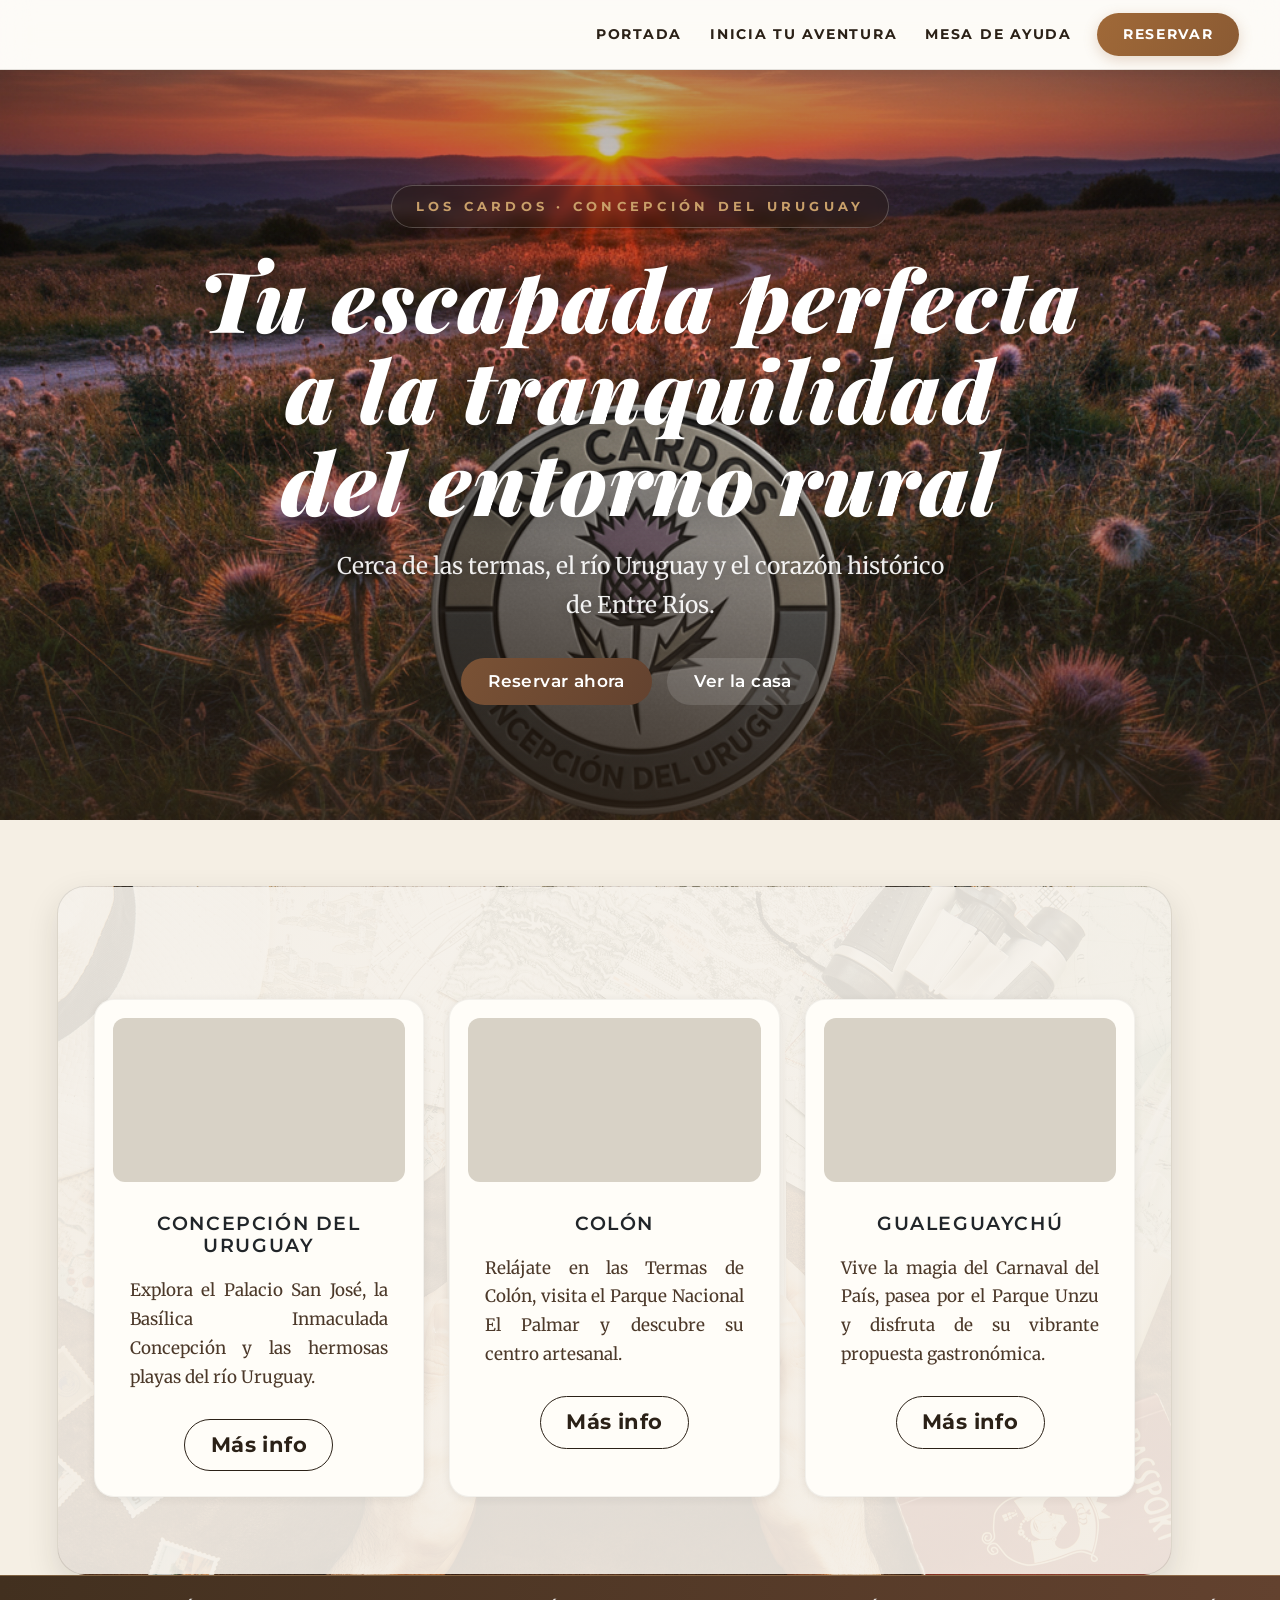
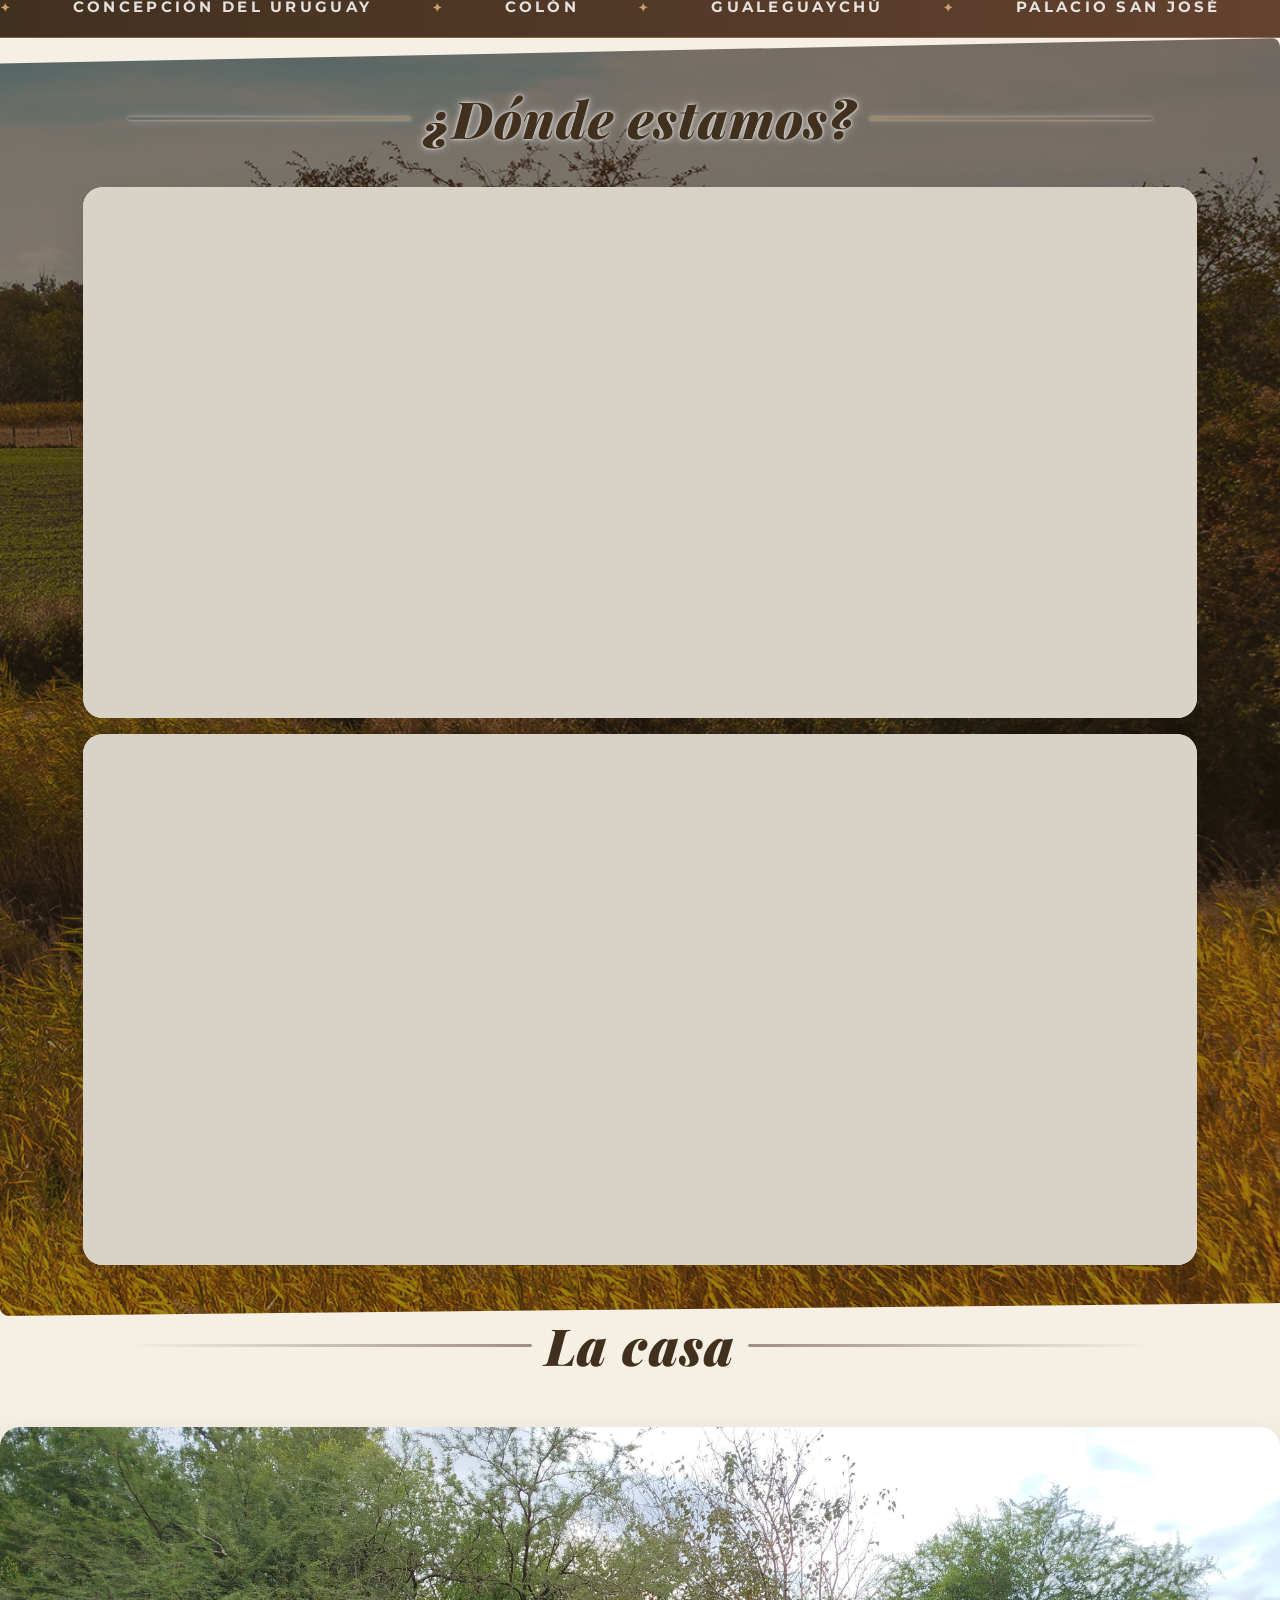
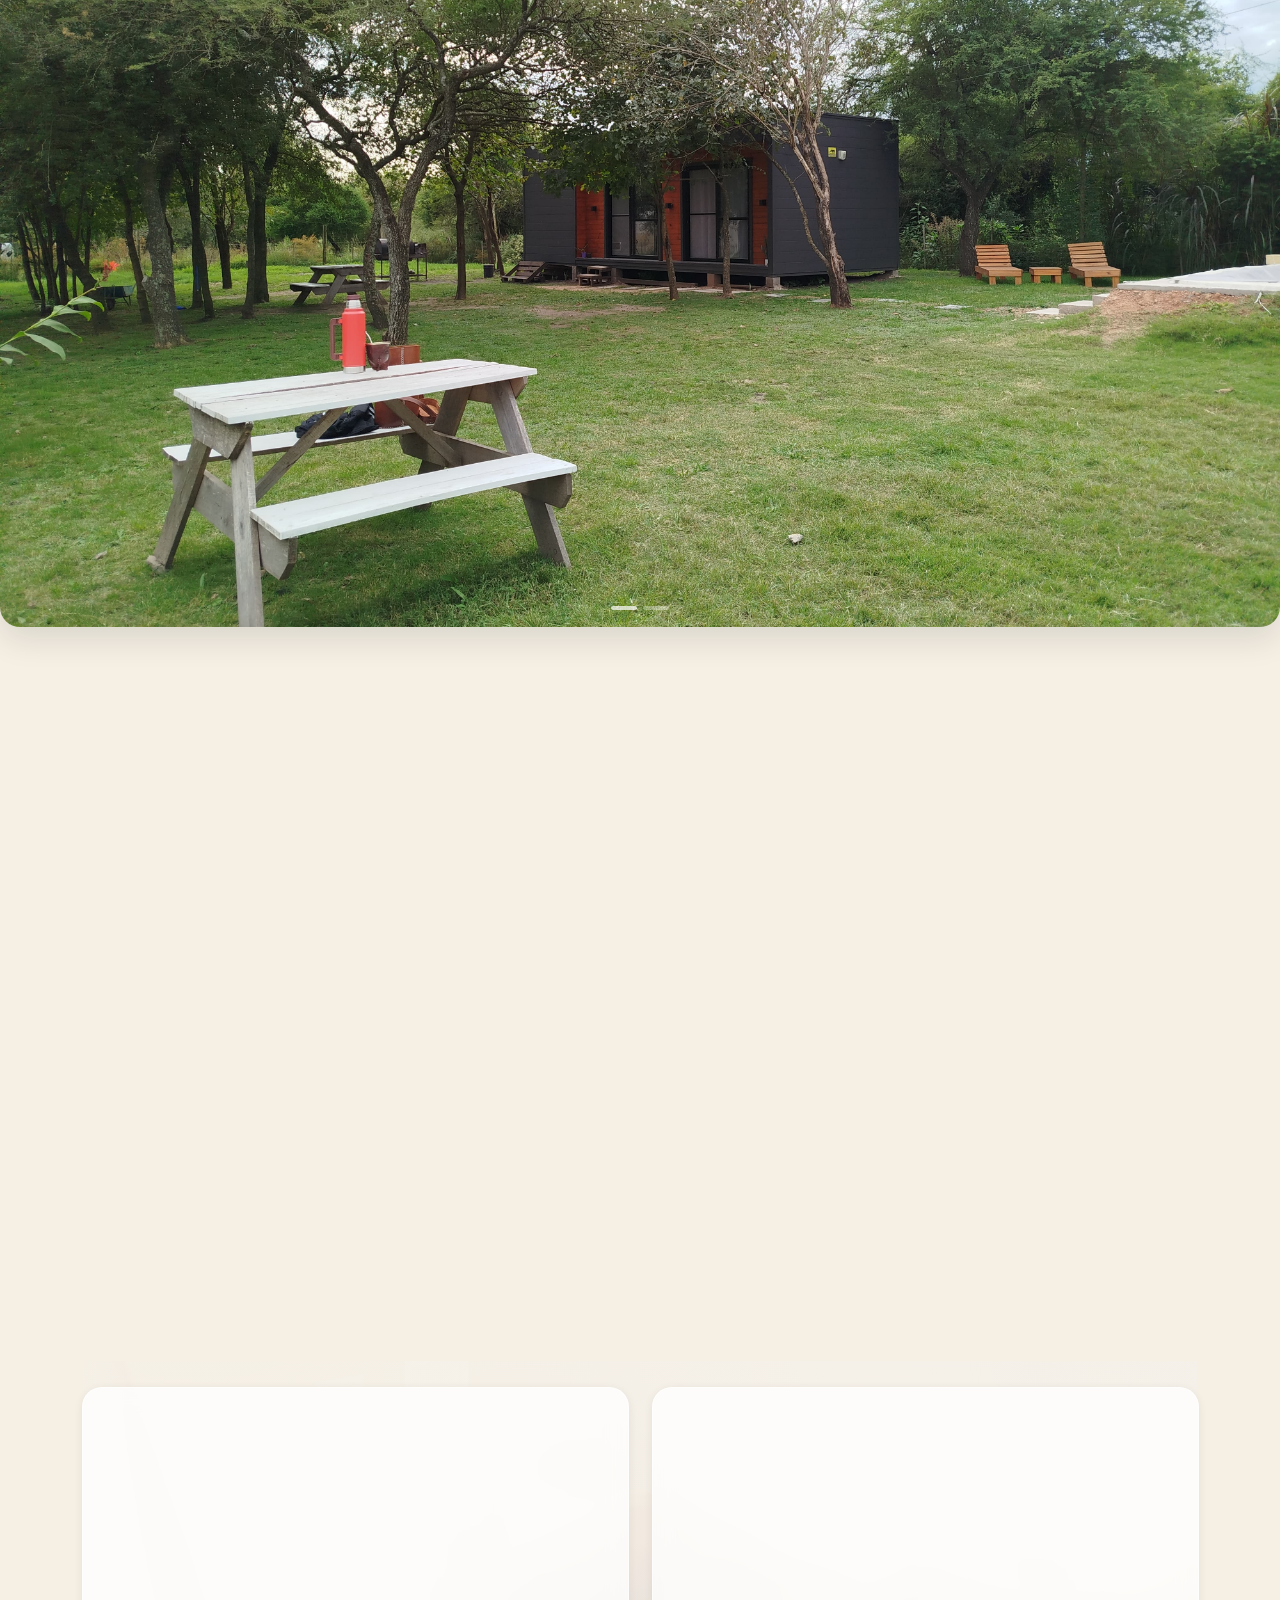
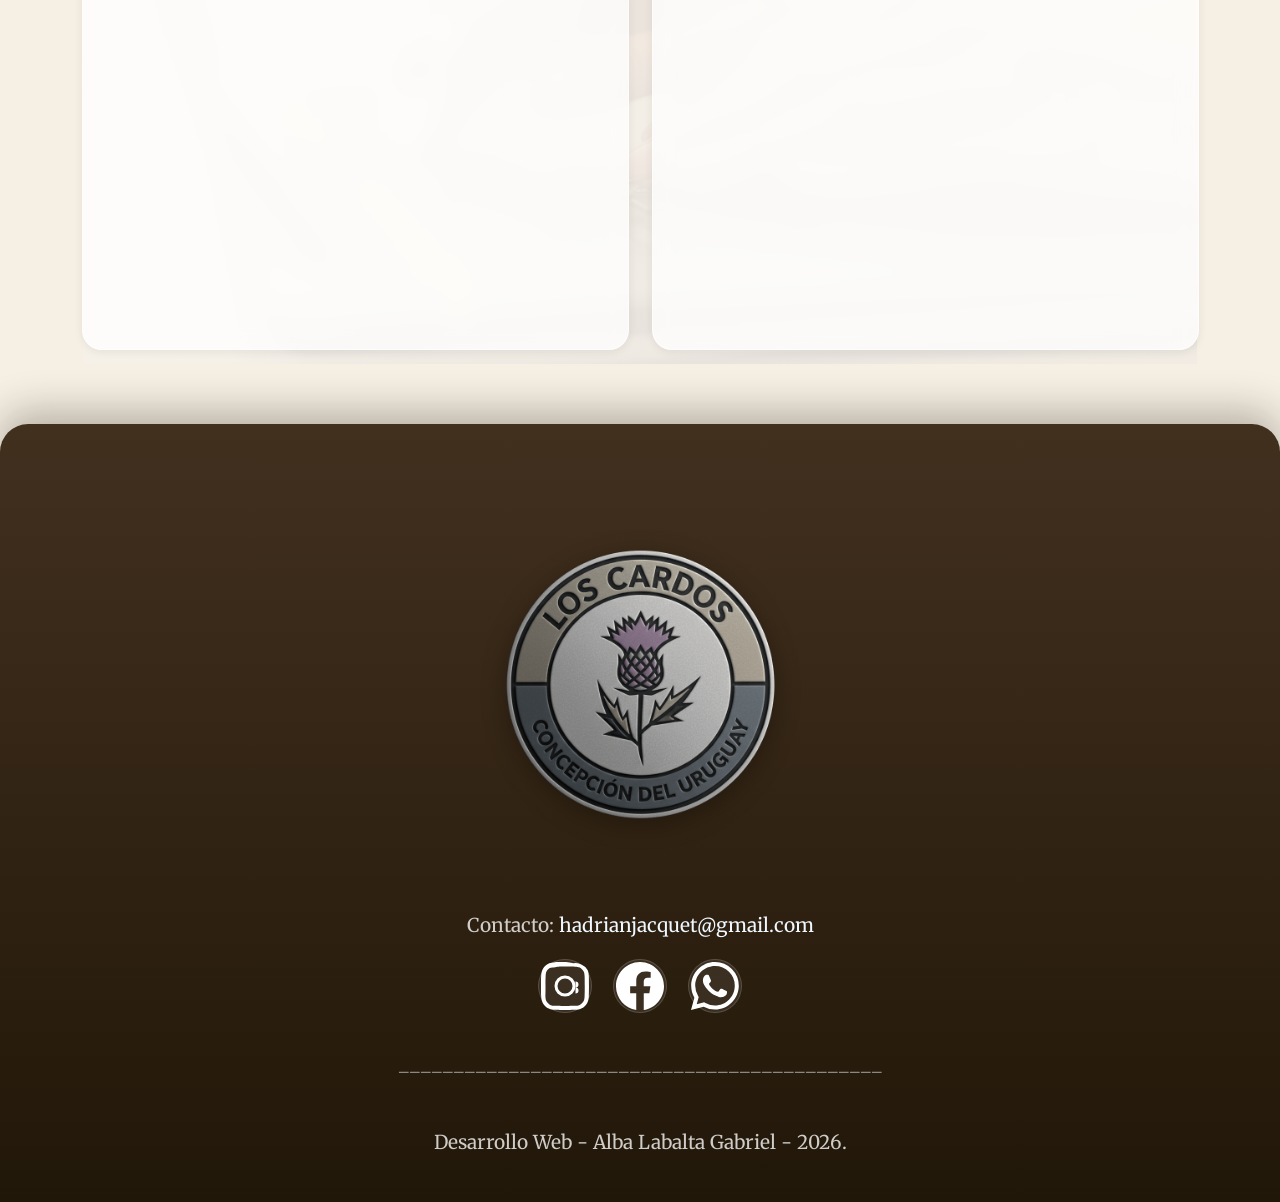
==== commit 3b04843e: "actualización 2 04/09/2026" ====
--- a/index.html
+++ b/index.html
@@ -1,5 +1,5 @@
 <!DOCTYPE html>
-<html xmlns:th="http://www.thymeleaf.org" lang="es" >
+<html xmlns:th="http://www.thymeleaf.org" lang="es"  >
 
 <head>
     <meta charset="UTF-8">
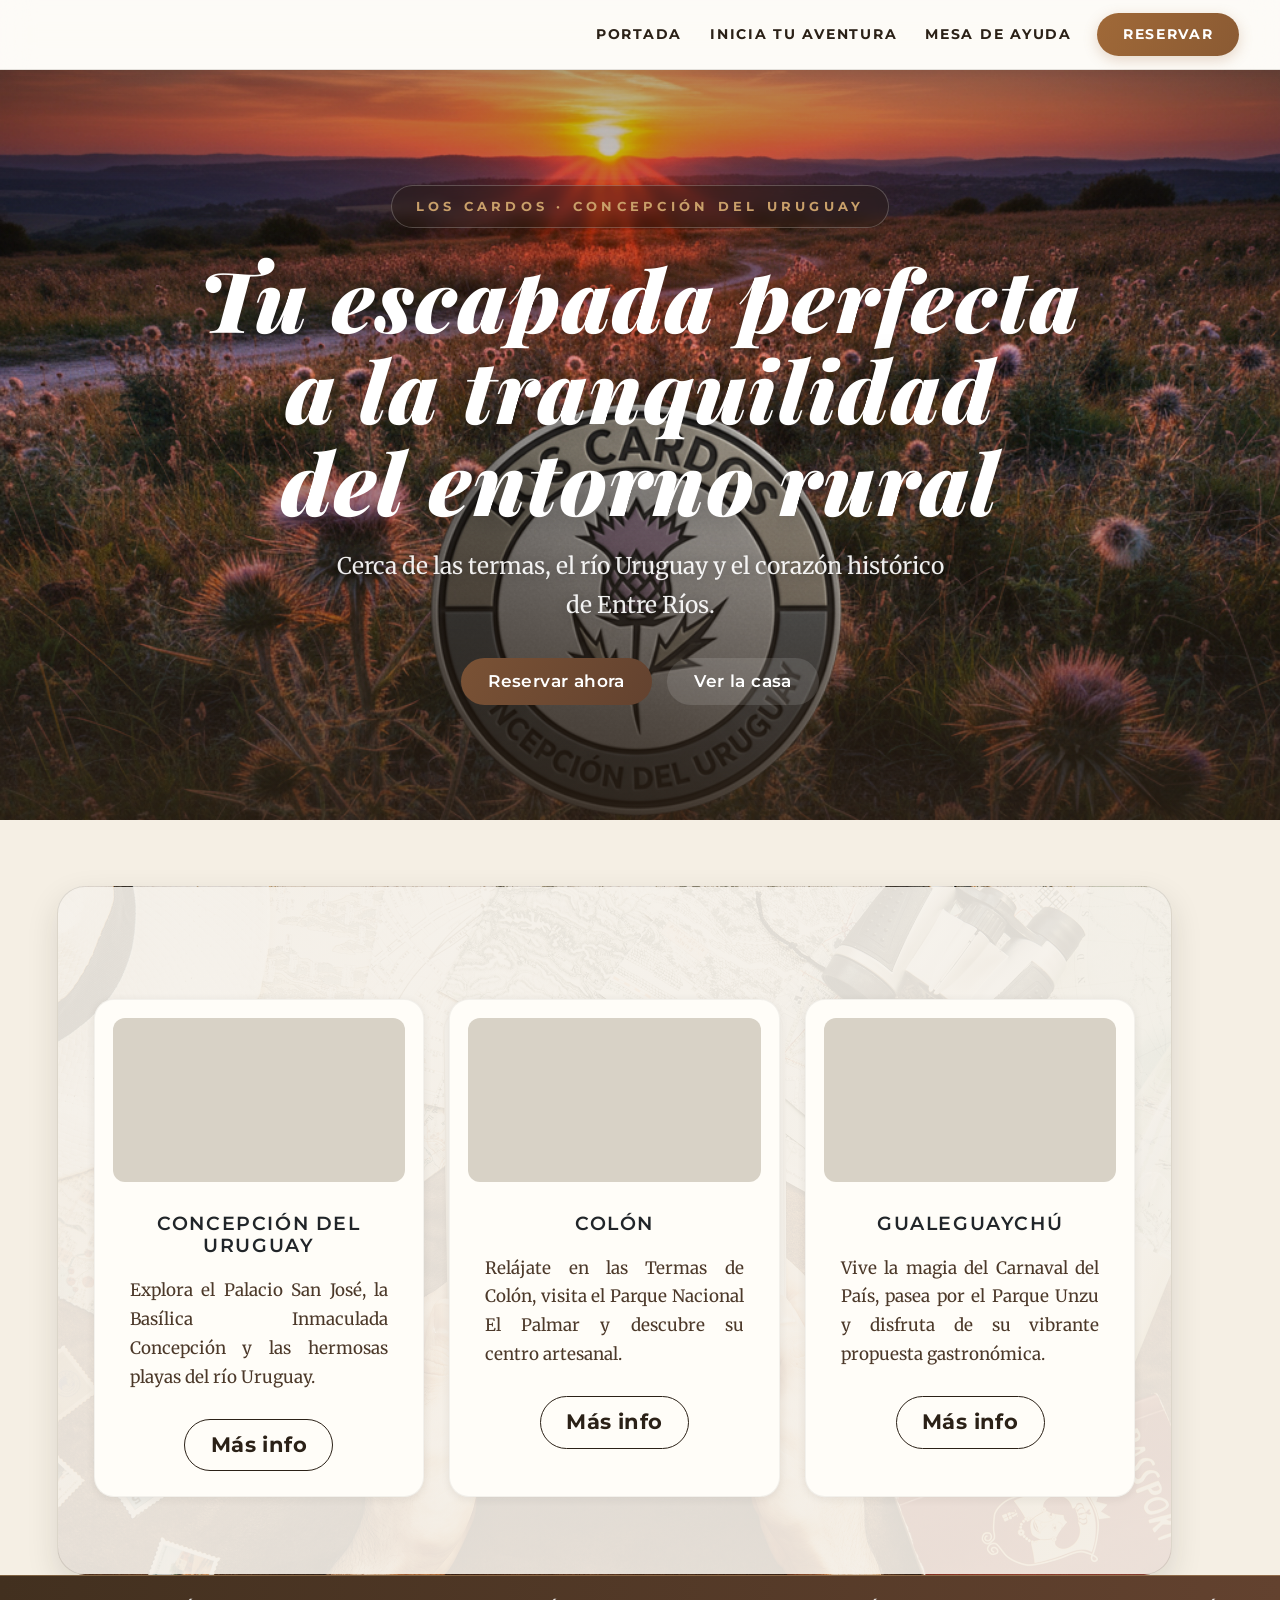
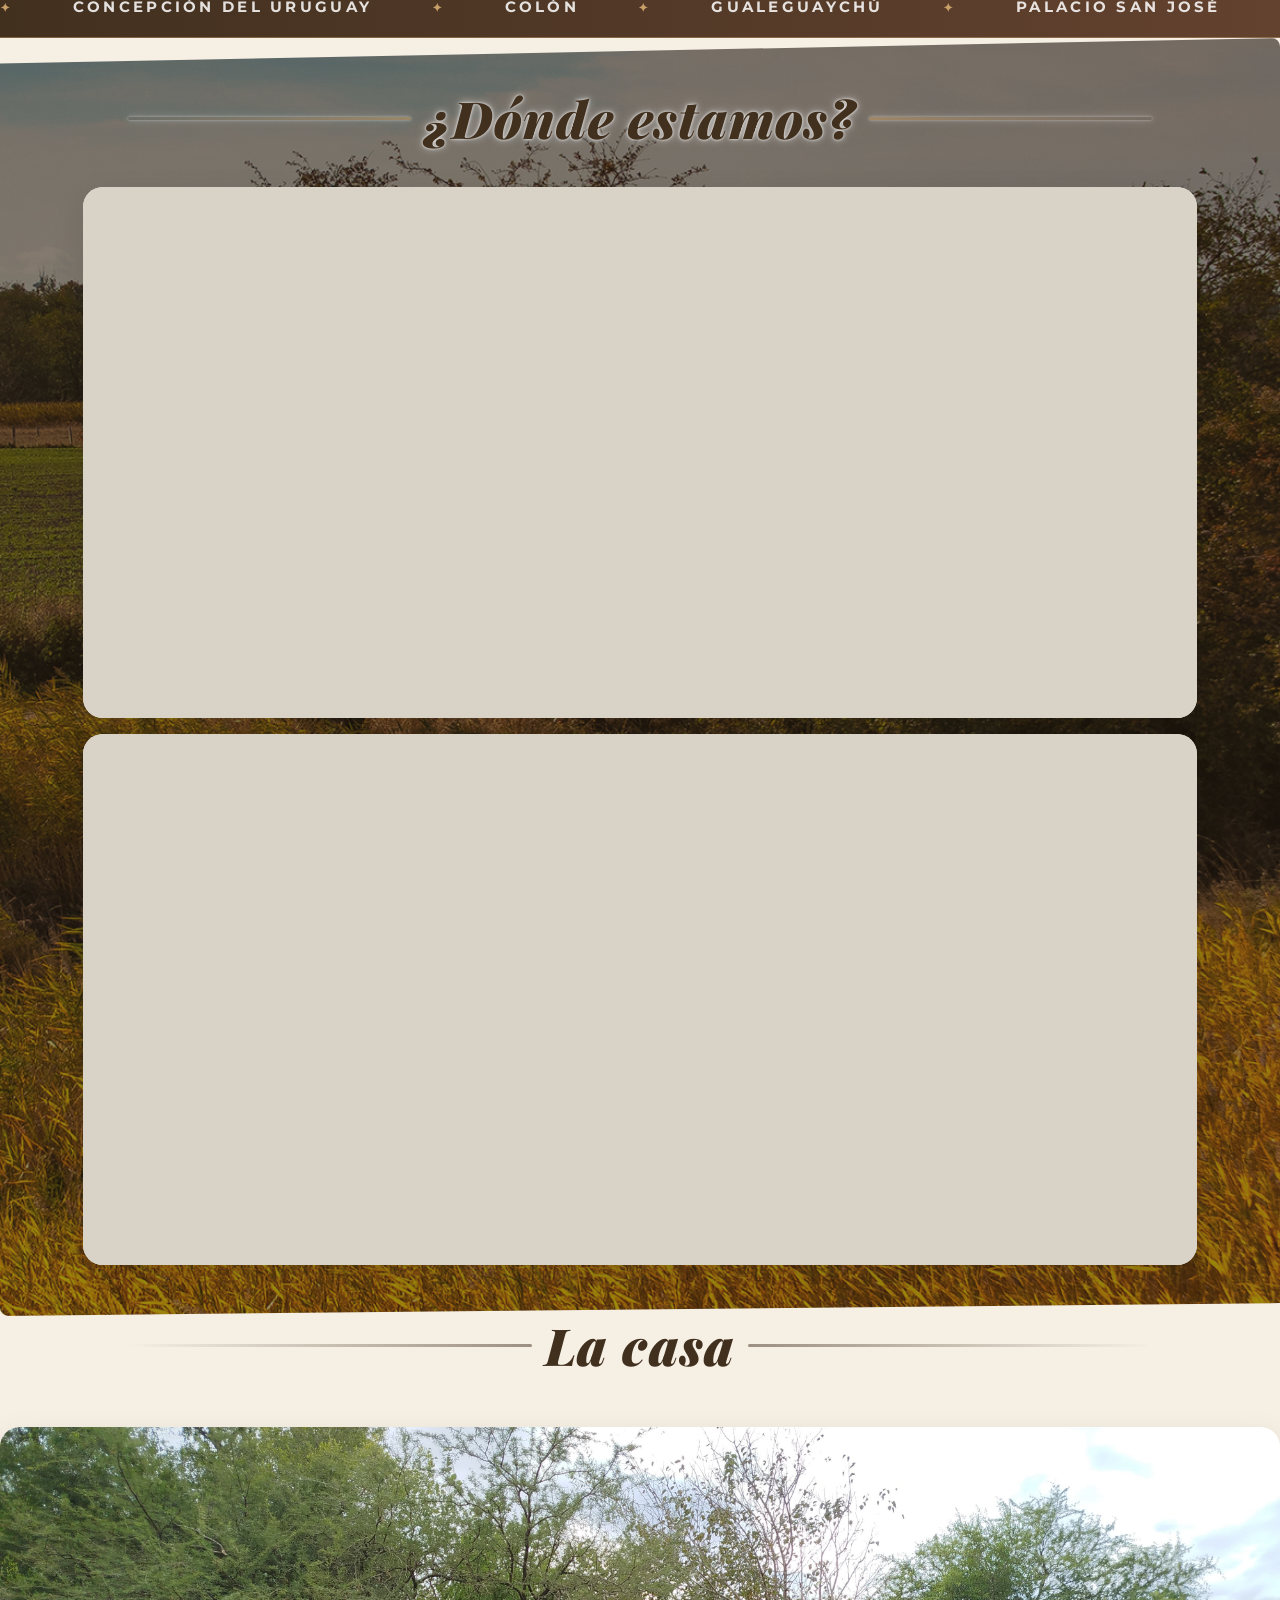
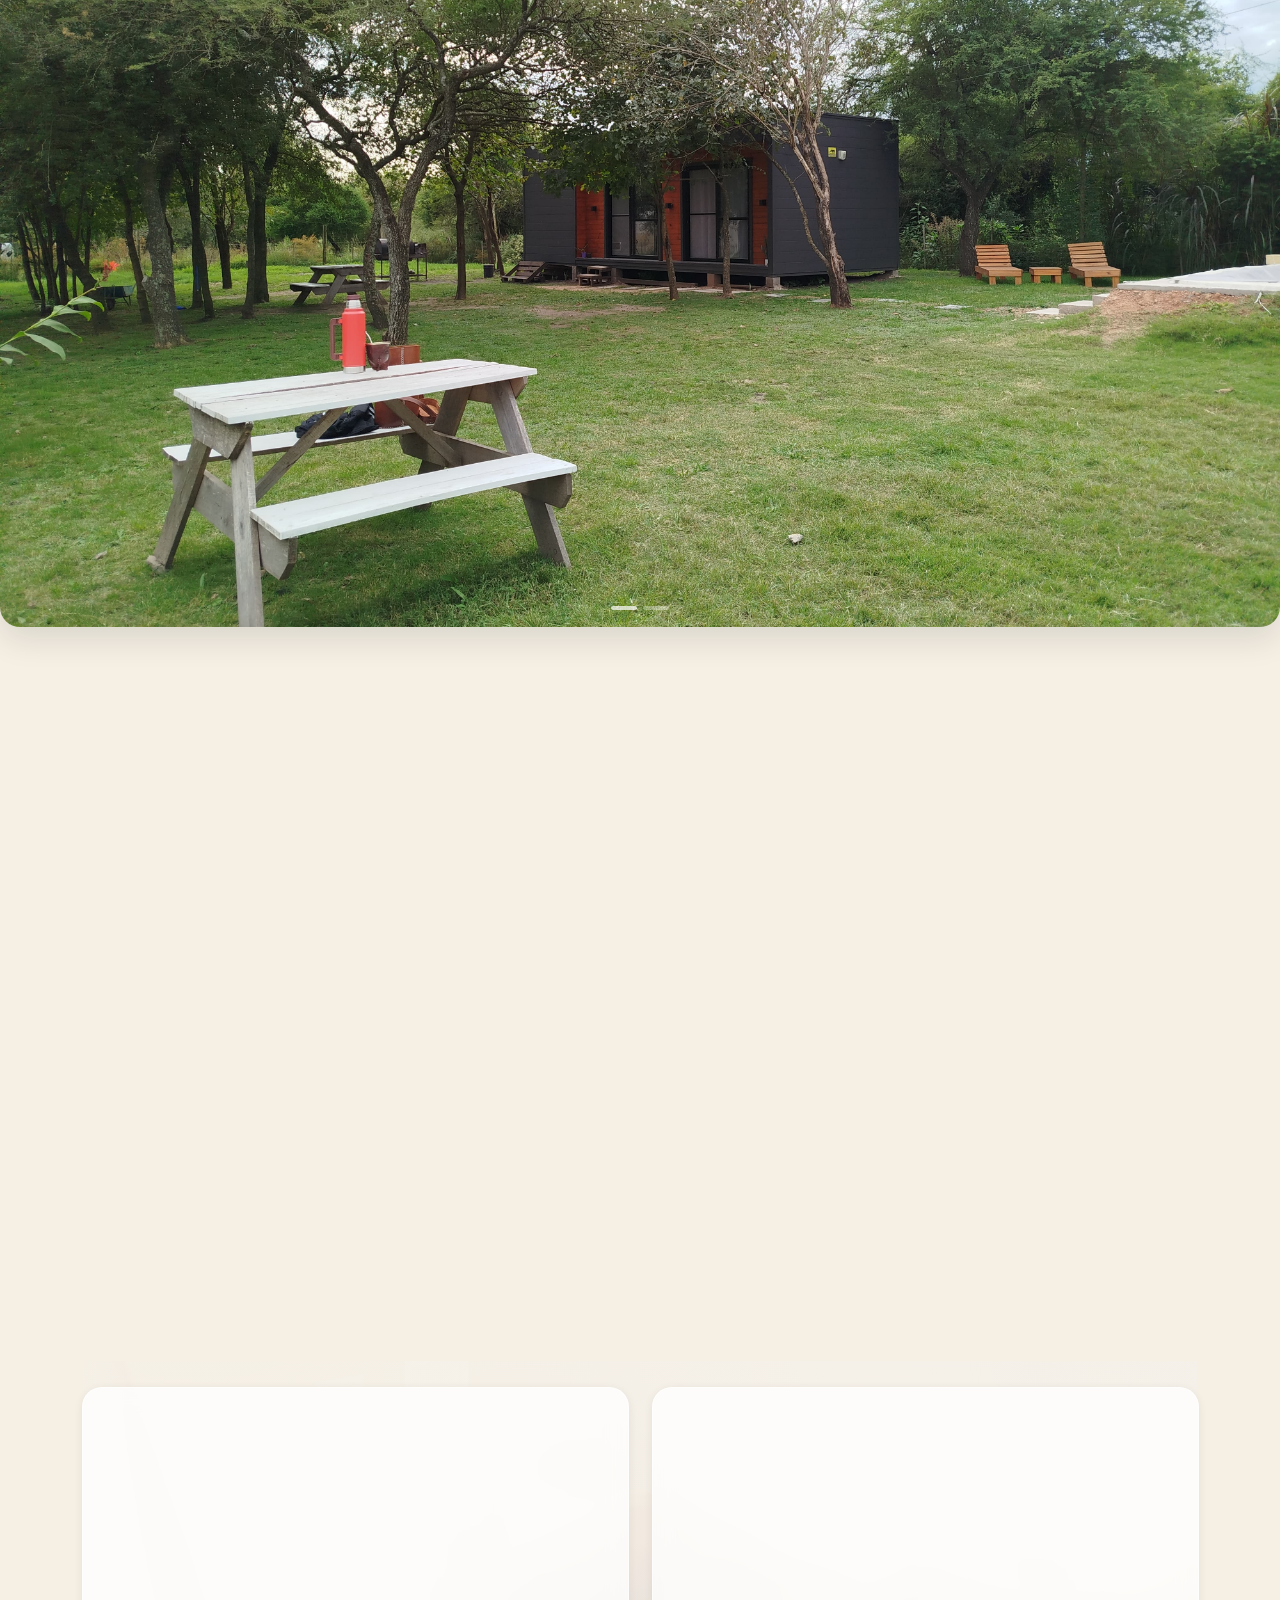
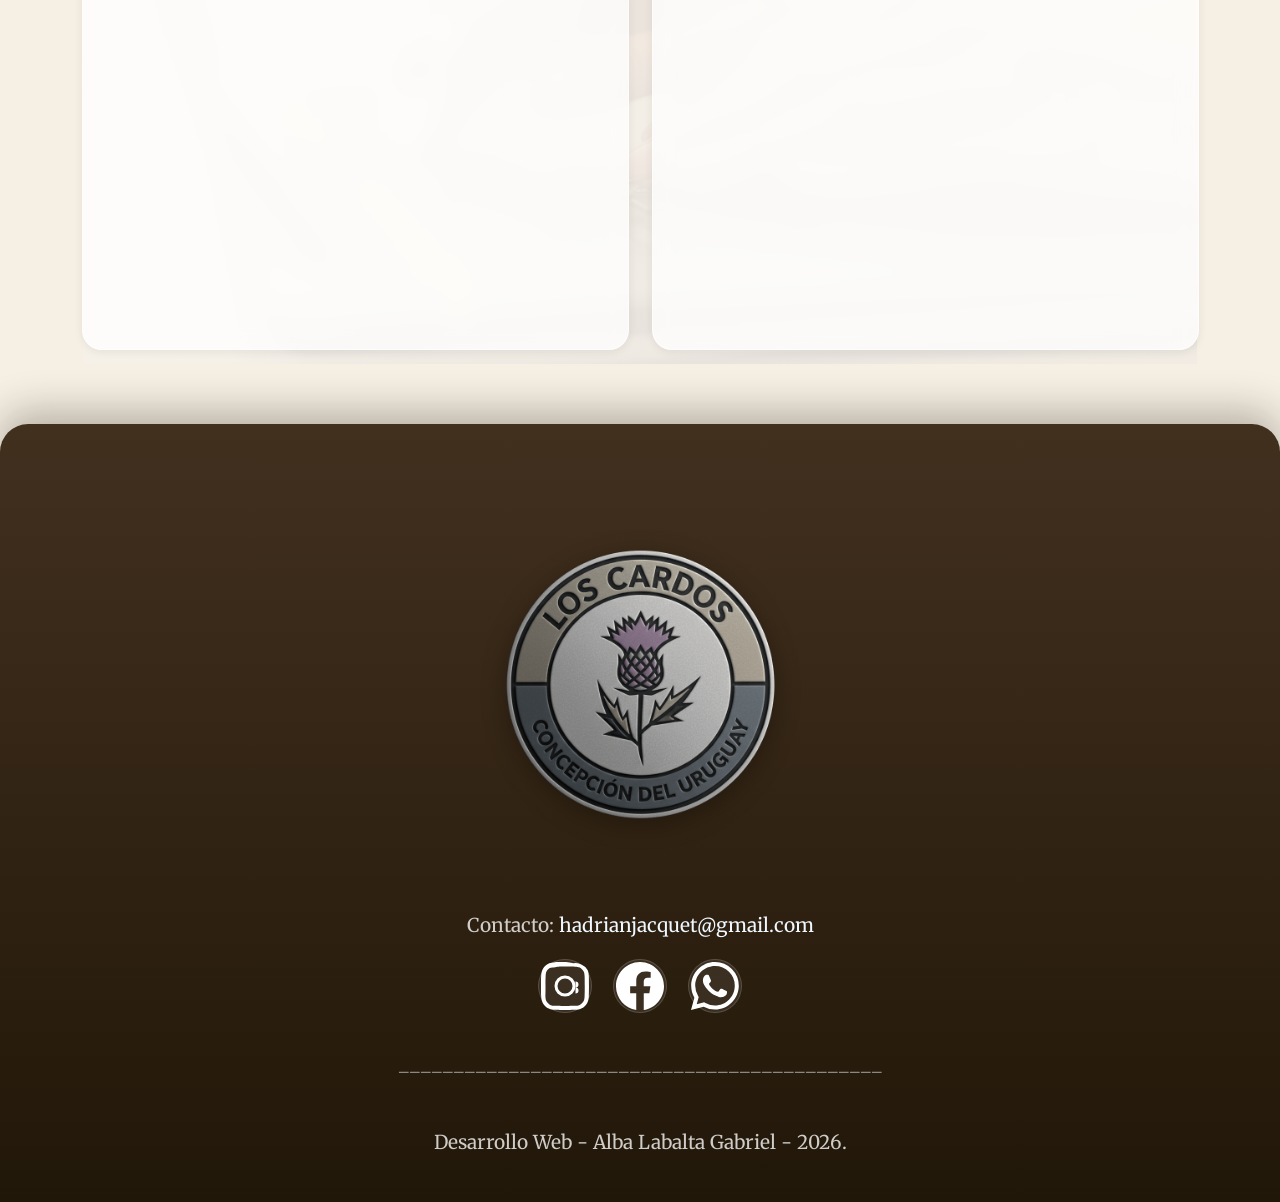
==== commit a3a48d1b: "actualización 3 04/09/2026" ====
--- a/index.html
+++ b/index.html
@@ -1,5 +1,5 @@
 <!DOCTYPE html>
-<html xmlns:th="http://www.thymeleaf.org" lang="es"  >
+<html xmlns:th="http://www.thymeleaf.org" lang="es" >
 
 <head>
     <meta charset="UTF-8">
